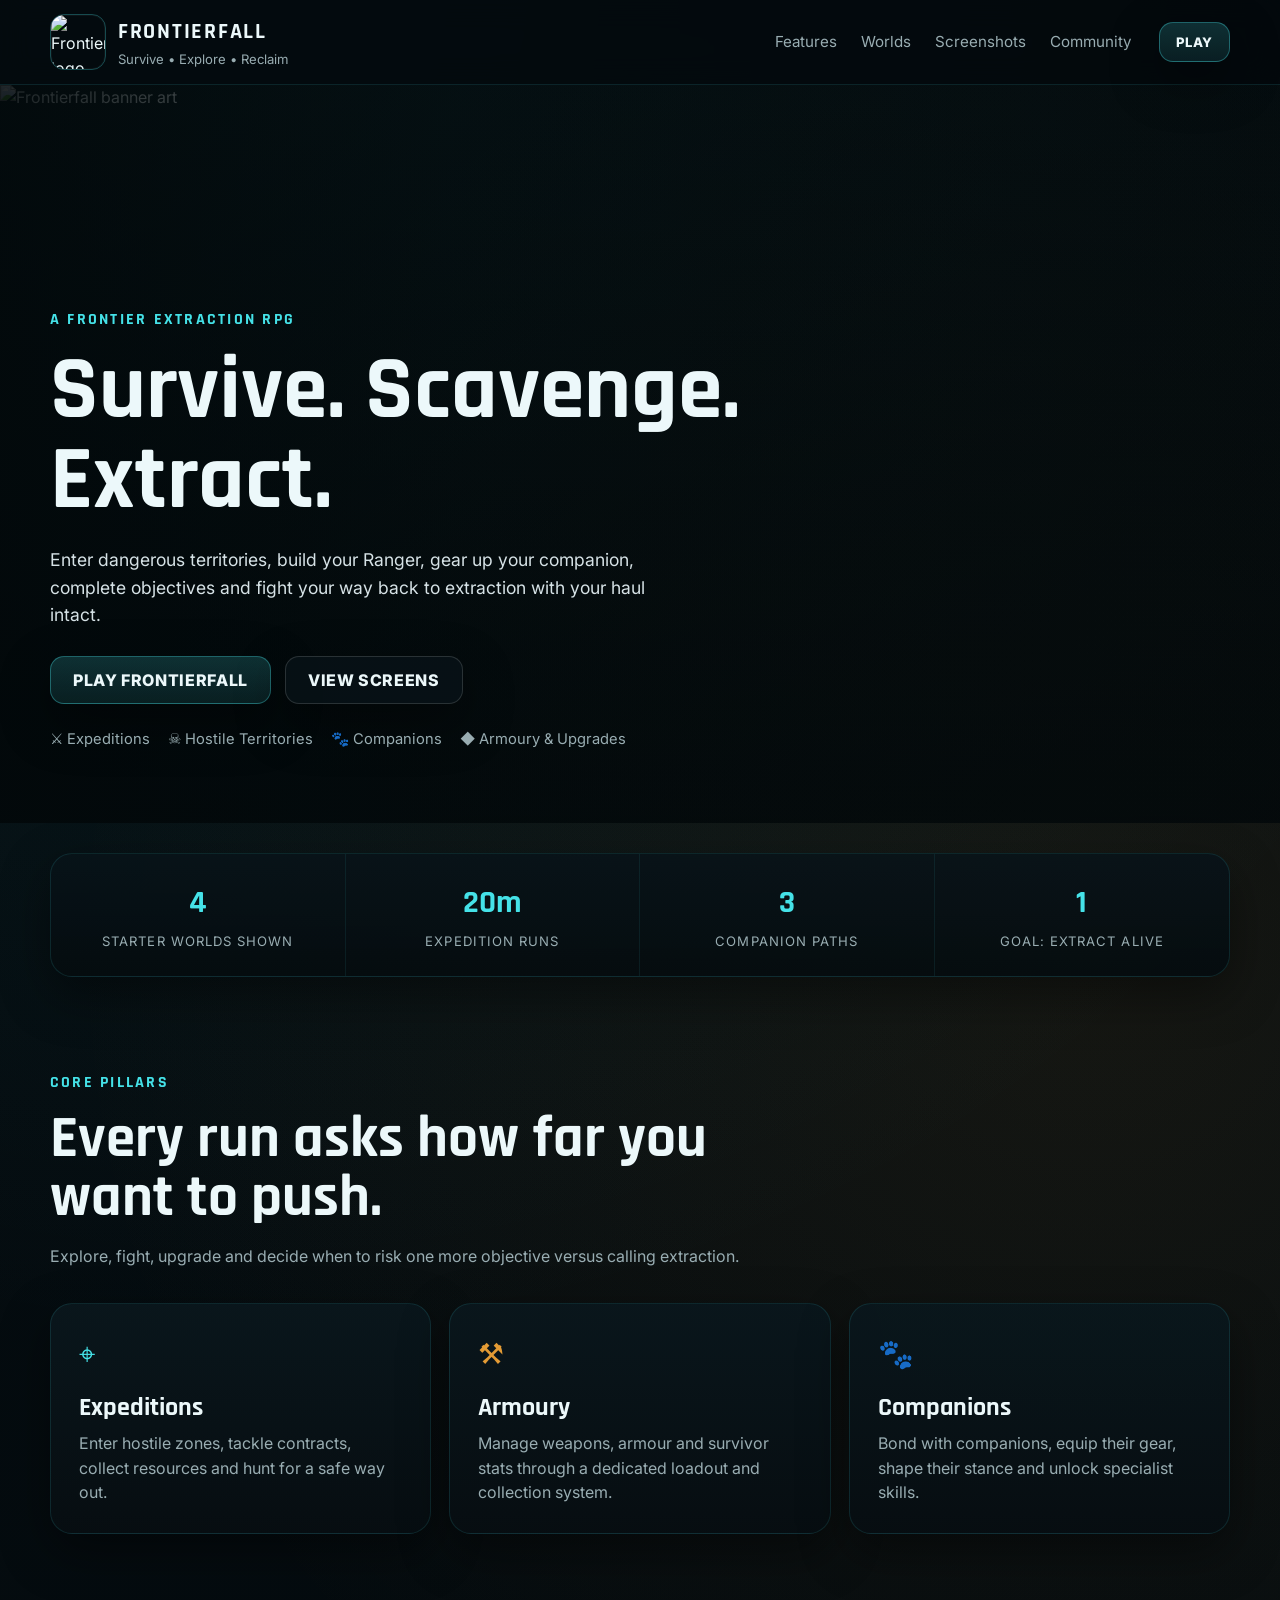
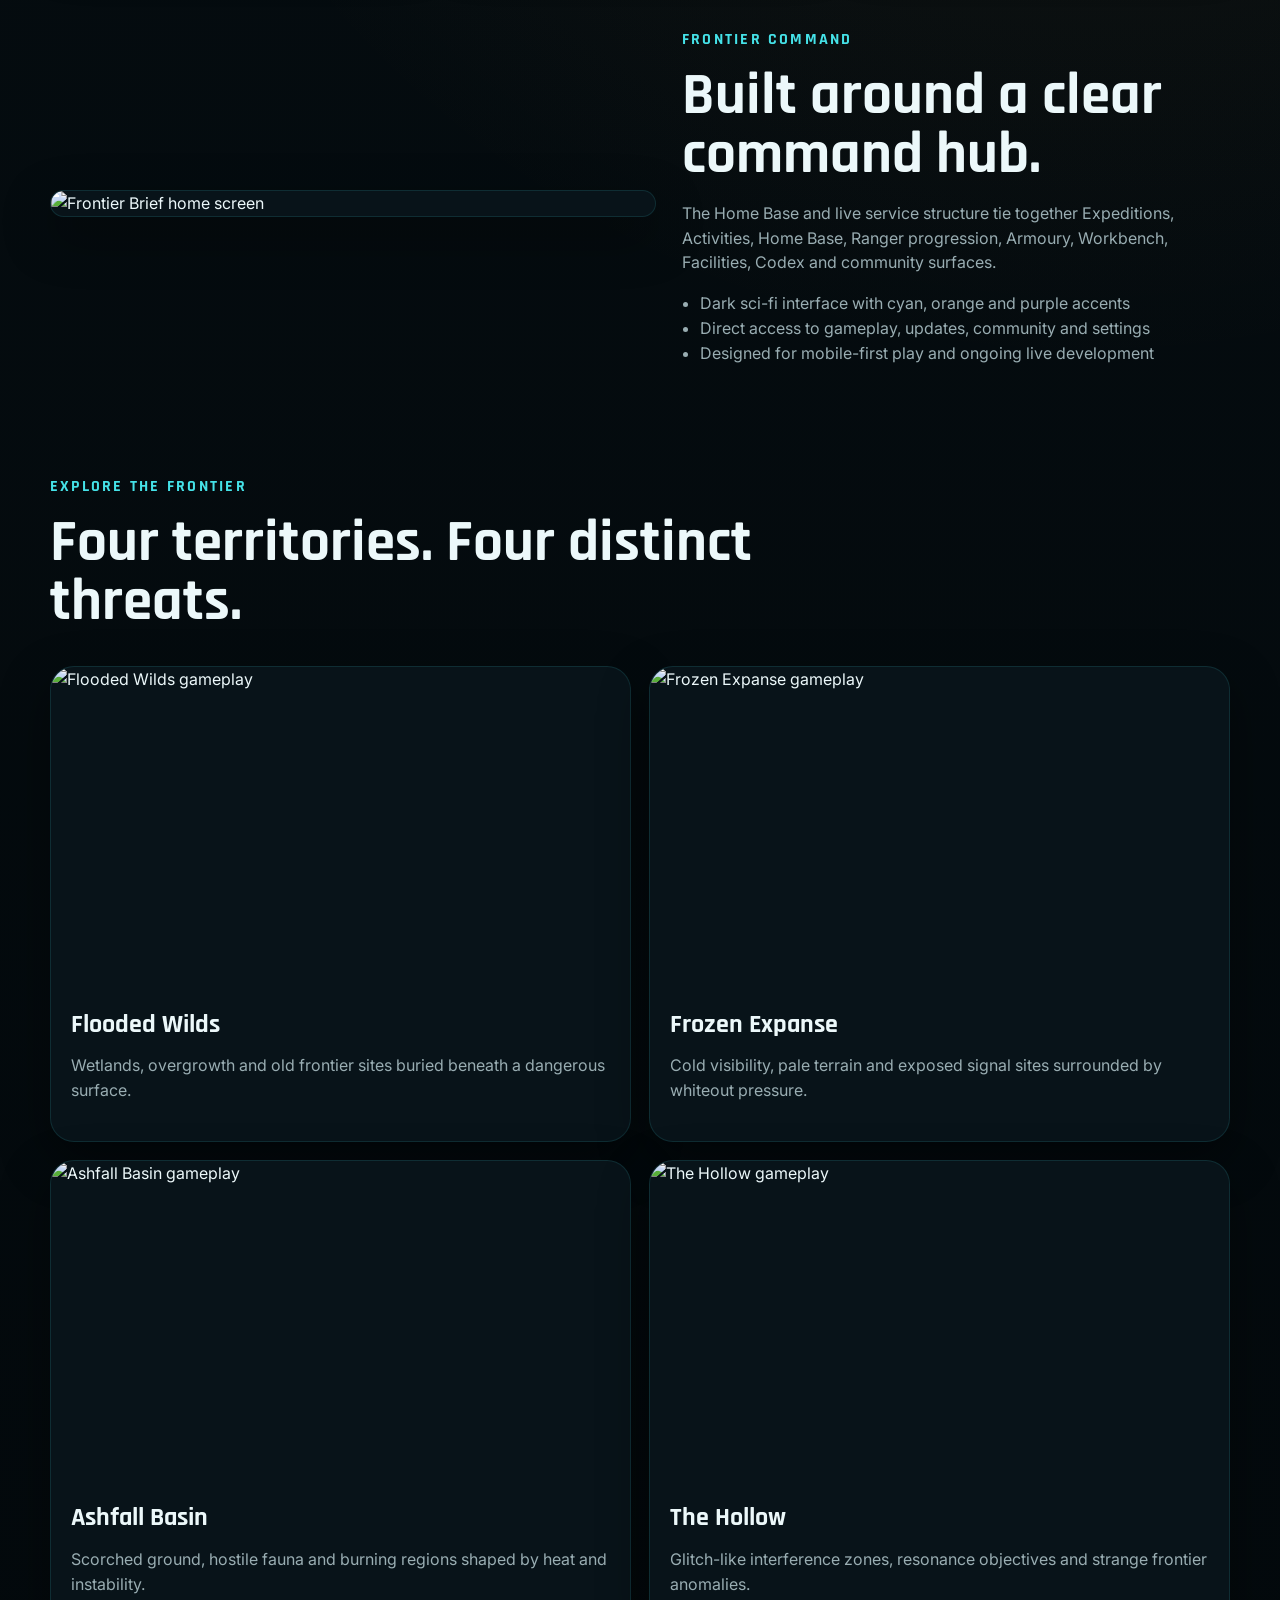
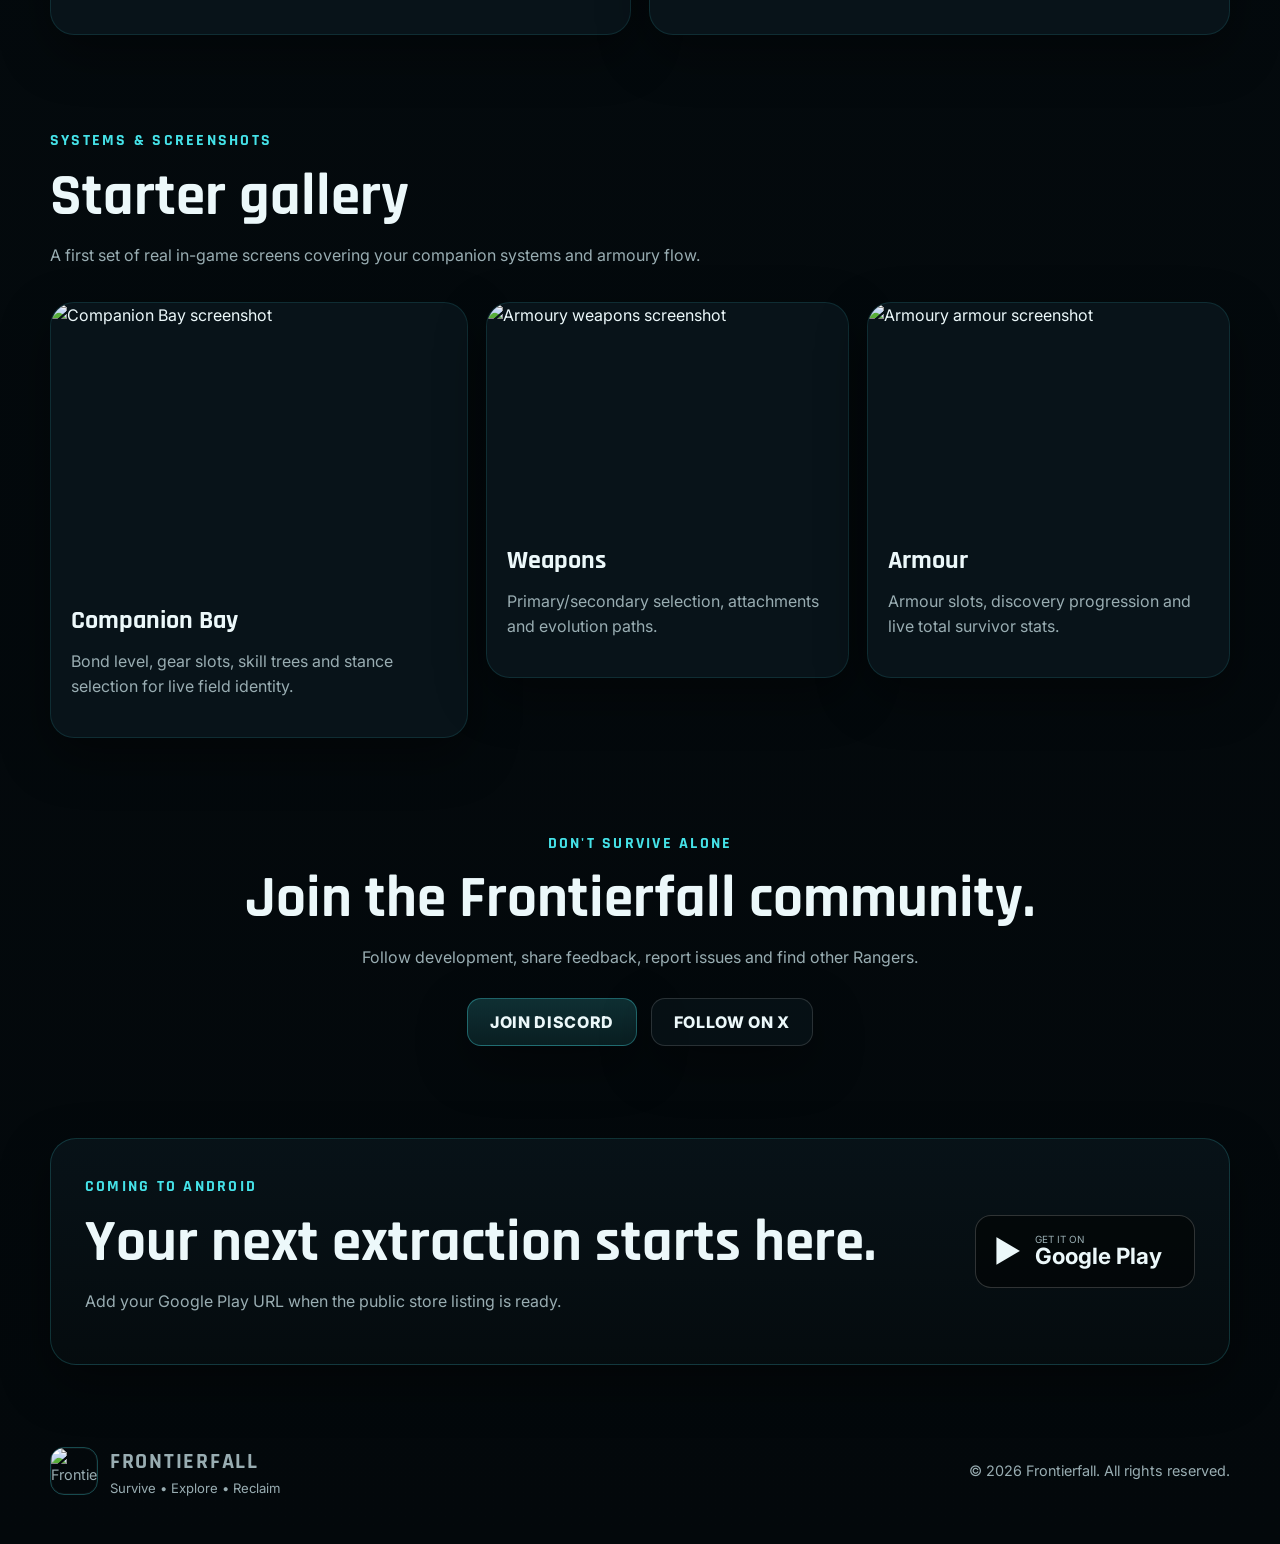
==== index.html @ fb4302fc "Add files via upload" ====
<!DOCTYPE html>
<html lang="en">
<head>
  <meta charset="UTF-8" />
  <meta name="viewport" content="width=device-width, initial-scale=1.0" />
  <meta name="description" content="Frontierfall — survive, scavenge and extract across a hostile frontier." />
  <meta name="theme-color" content="#061116" />
  <title>Frontierfall | Survive. Explore. Reclaim.</title>
  <link rel="icon" type="image/png" href="assets/favicon.png" />
  <link rel="stylesheet" href="style.css" />
</head>
<body>
  <header class="site-header">
    <a class="brand" href="#top" aria-label="Frontierfall home">
      <img src="assets/logo.png" alt="Frontierfall logo" class="brand-logo" />
      <div class="brand-text">
        <strong>FRONTIERFALL</strong>
        <span>Survive • Explore • Reclaim</span>
      </div>
    </a>
    <nav>
      <a href="#features">Features</a>
      <a href="#worlds">Worlds</a>
      <a href="#screens">Screenshots</a>
      <a href="#community">Community</a>
    </nav>
    <a class="button button-small" href="#play">Play</a>
  </header>

  <main id="top">
    <section class="hero">
      <div class="hero-image-wrap">
        <img src="assets/banner.png" alt="Frontierfall banner art" class="hero-image" />
        <div class="hero-overlay"></div>
      </div>
      <div class="hero-copy shell">
        <span class="eyebrow">A FRONTIER EXTRACTION RPG</span>
        <h1>Survive. Scavenge. Extract.</h1>
        <p>
          Enter dangerous territories, build your Ranger, gear up your companion,
          complete objectives and fight your way back to extraction with your haul intact.
        </p>
        <div class="hero-actions">
          <a class="button" href="#play">Play Frontierfall</a>
          <a class="button button-secondary" href="#screens">View Screens</a>
        </div>
        <div class="hero-meta">
          <span>⚔ Expeditions</span>
          <span>☠ Hostile Territories</span>
          <span>🐾 Companions</span>
          <span>◆ Armoury & Upgrades</span>
        </div>
      </div>
    </section>

    <section class="stat-strip shell">
      <div><strong>4</strong><span>Starter worlds shown</span></div>
      <div><strong>20m</strong><span>Expedition runs</span></div>
      <div><strong>3</strong><span>Companion paths</span></div>
      <div><strong>1</strong><span>Goal: extract alive</span></div>
    </section>

    <section id="features" class="section shell">
      <div class="section-heading">
        <span class="eyebrow">CORE PILLARS</span>
        <h2>Every run asks how far you want to push.</h2>
        <p>Explore, fight, upgrade and decide when to risk one more objective versus calling extraction.</p>
      </div>
      <div class="feature-grid">
        <article class="feature-card accent-cyan">
          <div class="icon">⌖</div>
          <h3>Expeditions</h3>
          <p>Enter hostile zones, tackle contracts, collect resources and hunt for a safe way out.</p>
        </article>
        <article class="feature-card accent-gold">
          <div class="icon">⚒</div>
          <h3>Armoury</h3>
          <p>Manage weapons, armour and survivor stats through a dedicated loadout and collection system.</p>
        </article>
        <article class="feature-card accent-purple">
          <div class="icon">🐾</div>
          <h3>Companions</h3>
          <p>Bond with companions, equip their gear, shape their stance and unlock specialist skills.</p>
        </article>
      </div>
    </section>

    <section class="section shell spotlight">
      <div class="spotlight-card">
        <img src="assets/frontier-brief.jpg" alt="Frontier Brief home screen" />
      </div>
      <div class="spotlight-copy">
        <span class="eyebrow">FRONTIER COMMAND</span>
        <h2>Built around a clear command hub.</h2>
        <p>
          The Home Base and live service structure tie together Expeditions, Activities, Home Base,
          Ranger progression, Armoury, Workbench, Facilities, Codex and community surfaces.
        </p>
        <ul>
          <li>Dark sci-fi interface with cyan, orange and purple accents</li>
          <li>Direct access to gameplay, updates, community and settings</li>
          <li>Designed for mobile-first play and ongoing live development</li>
        </ul>
      </div>
    </section>

    <section id="worlds" class="section shell">
      <div class="section-heading compact">
        <span class="eyebrow">EXPLORE THE FRONTIER</span>
        <h2>Four territories. Four distinct threats.</h2>
      </div>
      <div class="world-grid">
        <article class="world-card">
          <img src="assets/world-flooded.jpg" alt="Flooded Wilds gameplay" class="world-image" />
          <div class="world-copy">
            <h3>Flooded Wilds</h3>
            <p>Wetlands, overgrowth and old frontier sites buried beneath a dangerous surface.</p>
          </div>
        </article>
        <article class="world-card">
          <img src="assets/world-frozen.jpg" alt="Frozen Expanse gameplay" class="world-image" />
          <div class="world-copy">
            <h3>Frozen Expanse</h3>
            <p>Cold visibility, pale terrain and exposed signal sites surrounded by whiteout pressure.</p>
          </div>
        </article>
        <article class="world-card">
          <img src="assets/world-ashfall.jpg" alt="Ashfall Basin gameplay" class="world-image" />
          <div class="world-copy">
            <h3>Ashfall Basin</h3>
            <p>Scorched ground, hostile fauna and burning regions shaped by heat and instability.</p>
          </div>
        </article>
        <article class="world-card">
          <img src="assets/world-hollow.jpg" alt="The Hollow gameplay" class="world-image" />
          <div class="world-copy">
            <h3>The Hollow</h3>
            <p>Glitch-like interference zones, resonance objectives and strange frontier anomalies.</p>
          </div>
        </article>
      </div>
    </section>

    <section id="screens" class="section shell">
      <div class="section-heading compact">
        <span class="eyebrow">SYSTEMS & SCREENSHOTS</span>
        <h2>Starter gallery</h2>
        <p>A first set of real in-game screens covering your companion systems and armoury flow.</p>
      </div>
      <div class="gallery-grid">
        <article class="gallery-card tall">
          <img src="assets/companion-bay.jpg" alt="Companion Bay screenshot" />
          <div class="gallery-copy">
            <h3>Companion Bay</h3>
            <p>Bond level, gear slots, skill trees and stance selection for live field identity.</p>
          </div>
        </article>
        <article class="gallery-card">
          <img src="assets/armoury-weapons.jpg" alt="Armoury weapons screenshot" />
          <div class="gallery-copy">
            <h3>Weapons</h3>
            <p>Primary/secondary selection, attachments and evolution paths.</p>
          </div>
        </article>
        <article class="gallery-card">
          <img src="assets/armoury-armour.jpg" alt="Armoury armour screenshot" />
          <div class="gallery-copy">
            <h3>Armour</h3>
            <p>Armour slots, discovery progression and live total survivor stats.</p>
          </div>
        </article>
      </div>
    </section>

    <section id="community" class="community-section shell">
      <span class="eyebrow">DON'T SURVIVE ALONE</span>
      <h2>Join the Frontierfall community.</h2>
      <p>Follow development, share feedback, report issues and find other Rangers.</p>
      <div class="hero-actions center">
        <a class="button" href="#" id="discord-link">Join Discord</a>
        <a class="button button-secondary" href="#" id="x-link">Follow on X</a>
      </div>
    </section>

    <section id="play" class="play-section shell">
      <div>
        <span class="eyebrow">COMING TO ANDROID</span>
        <h2>Your next extraction starts here.</h2>
        <p>Add your Google Play URL when the public store listing is ready.</p>
      </div>
      <a class="play-store" href="#" id="play-link">
        <span class="triangle">▶</span>
        <span><small>GET IT ON</small><strong>Google Play</strong></span>
      </a>
    </section>
  </main>

  <footer class="shell footer">
    <a class="brand footer-brand" href="#top">
      <img src="assets/logo.png" alt="Frontierfall logo" class="brand-logo footer-logo" />
      <div class="brand-text">
        <strong>FRONTIERFALL</strong>
        <span>Survive • Explore • Reclaim</span>
      </div>
    </a>
    <p>© <span id="year"></span> Frontierfall. All rights reserved.</p>
  </footer>

  <script src="script.js"></script>
</body>
</html>
---- style.css ----
@import url("https://fonts.googleapis.com/css2?family=Inter:wght@400;500;600;700;800&family=Rajdhani:wght@600;700&display=swap");

:root {
  --bg: #03080b;
  --panel: #081319;
  --panel-2: #0b171d;
  --line: #17313a;
  --line-strong: rgba(69,226,232,.28);
  --text: #ecf8fa;
  --muted: #99adb2;
  --cyan: #45e2e8;
  --gold: #e39b35;
  --purple: #b85cff;
  --shadow: 0 18px 50px rgba(0,0,0,.42);
  --max: 1180px;
}

* { box-sizing: border-box; }
html { scroll-behavior: smooth; }
body {
  margin: 0;
  background:
    radial-gradient(circle at 20% 0%, rgba(69,226,232,.08), transparent 28%),
    radial-gradient(circle at 85% 20%, rgba(227,155,53,.08), transparent 26%),
    linear-gradient(180deg, #050d11 0%, #03080b 100%);
  color: var(--text);
  font-family: Inter, Arial, sans-serif;
  line-height: 1.55;
}
a { color: inherit; text-decoration: none; }
img { display: block; max-width: 100%; }
.shell { width: min(var(--max), calc(100% - 40px)); margin: 0 auto; }

.site-header {
  position: sticky; top: 0; z-index: 50;
  display: flex; align-items: center; gap: 28px;
  padding: 14px max(20px, calc((100vw - var(--max))/2));
  background: rgba(3, 8, 11, .84);
  border-bottom: 1px solid rgba(69,226,232,.12);
  backdrop-filter: blur(14px);
}
.brand { display: inline-flex; align-items: center; gap: 12px; min-width: 0; }
.brand-logo {
  width: 56px; height: 56px; object-fit: cover; border-radius: 14px;
  border: 1px solid rgba(69,226,232,.3); box-shadow: inset 0 0 0 1px rgba(255,255,255,.04);
}
.brand-text { display: flex; flex-direction: column; }
.brand-text strong { font-family: Rajdhani, sans-serif; font-size: 1.35rem; letter-spacing: .08em; }
.brand-text span { color: var(--muted); font-size: .82rem; }
nav { margin-left: auto; display: flex; gap: 24px; }
nav a { color: var(--muted); font-size: .95rem; }
nav a:hover { color: var(--cyan); }

.button {
  display: inline-flex; align-items: center; justify-content: center;
  min-height: 48px; padding: 0 22px; border-radius: 14px;
  font-weight: 800; letter-spacing: .04em; text-transform: uppercase;
  border: 1px solid rgba(69,226,232,.35);
  background: linear-gradient(180deg, rgba(69,226,232,.18), rgba(69,226,232,.1));
  color: var(--text); box-shadow: var(--shadow);
}
.button:hover { transform: translateY(-1px); }
.button-small { min-height: 40px; padding: 0 16px; font-size: .82rem; }
.button-secondary { background: rgba(8,19,25,.75); border-color: rgba(255,255,255,.14); }

.hero { position: relative; min-height: 82vh; display: grid; place-items: end start; }
.hero-image-wrap { position: absolute; inset: 0; overflow: hidden; }
.hero-image { width: 100%; height: 100%; object-fit: cover; object-position: center; }
.hero-overlay {
  position: absolute; inset: 0;
  background:
    linear-gradient(90deg, rgba(2,8,10,.86) 0%, rgba(2,8,10,.56) 36%, rgba(2,8,10,.48) 100%),
    linear-gradient(180deg, rgba(2,8,10,.12) 0%, rgba(2,8,10,.72) 100%);
}
.hero-copy { position: relative; z-index: 1; padding: 0 0 72px; }
.eyebrow {
  display: inline-block; margin-bottom: 14px;
  color: var(--cyan); font-family: Rajdhani, sans-serif; font-weight: 700; letter-spacing: .14em;
}
h1, h2, h3 { font-family: Rajdhani, sans-serif; line-height: 1; margin: 0; }
h1 { font-size: clamp(3rem, 7vw, 5.7rem); max-width: 720px; margin-bottom: 20px; }
h2 { font-size: clamp(2.2rem, 4.6vw, 4rem); margin-bottom: 14px; }
h3 { font-size: 1.65rem; margin-bottom: 10px; }
.hero-copy p { max-width: 620px; color: #d6e2e6; font-size: 1.1rem; }
.hero-actions { display: flex; gap: 14px; flex-wrap: wrap; margin: 28px 0 24px; }
.hero-meta { display: flex; flex-wrap: wrap; gap: 18px; color: var(--muted); font-size: .92rem; }

.stat-strip {
  margin: 30px auto 0; display: grid; grid-template-columns: repeat(4, 1fr);
  border: 1px solid rgba(69,226,232,.12); border-radius: 22px; overflow: hidden;
  background: linear-gradient(180deg, rgba(8,19,25,.88), rgba(5,12,15,.92));
  box-shadow: var(--shadow);
}
.stat-strip div { padding: 24px; text-align: center; border-right: 1px solid rgba(69,226,232,.08); }
.stat-strip div:last-child { border-right: 0; }
.stat-strip strong { display: block; color: var(--cyan); font-family: Rajdhani, sans-serif; font-size: 2rem; }
.stat-strip span { color: var(--muted); font-size: .82rem; text-transform: uppercase; letter-spacing: .08em; }

.section { padding: 92px 0 0; }
.section-heading { max-width: 760px; margin-bottom: 34px; }
.section-heading p { color: var(--muted); }
.feature-grid { display: grid; grid-template-columns: repeat(3, 1fr); gap: 18px; }
.feature-card {
  padding: 28px; border-radius: 22px; background: linear-gradient(180deg, rgba(10,23,29,.95), rgba(7,14,18,.95));
  border: 1px solid rgba(69,226,232,.12); box-shadow: var(--shadow);
}
.feature-card .icon { font-size: 1.8rem; margin-bottom: 18px; color: var(--cyan); }
.feature-card p { color: var(--muted); margin: 0; }
.feature-card.accent-gold .icon { color: var(--gold); }
.feature-card.accent-purple .icon { color: var(--purple); }

.spotlight {
  display: grid; grid-template-columns: 1.05fr .95fr; gap: 26px; align-items: center;
}
.spotlight-card, .gallery-card, .world-card {
  border-radius: 24px; overflow: hidden; background: var(--panel);
  border: 1px solid rgba(69,226,232,.12); box-shadow: var(--shadow);
}
.spotlight-card img { width: 100%; height: 100%; object-fit: cover; }
.spotlight-copy p, .spotlight-copy ul, .world-copy p, .gallery-copy p, .community-section p, .play-section p { color: var(--muted); }
.spotlight-copy ul { padding-left: 18px; }

.world-grid { display: grid; grid-template-columns: repeat(2, 1fr); gap: 18px; }
.world-image { width: 100%; aspect-ratio: 16/9; object-fit: cover; }
.world-copy, .gallery-copy { padding: 18px 20px 22px; }

.gallery-grid { display: grid; grid-template-columns: 1.15fr 1fr 1fr; gap: 18px; align-items: start; }
.gallery-card img { width: 100%; object-fit: cover; aspect-ratio: 16/10; }
.gallery-card.tall img { aspect-ratio: 16/11; }

.community-section {
  text-align: center; padding: 92px 0 0;
}
.center { justify-content: center; }

.play-section {
  margin: 92px auto 80px; padding: 34px; display: flex; justify-content: space-between; align-items: center; gap: 22px;
  border-radius: 26px; border: 1px solid rgba(69,226,232,.18);
  background: linear-gradient(180deg, rgba(8,19,25,.95), rgba(5,12,15,.95)); box-shadow: var(--shadow);
}
.play-store {
  display: flex; align-items: center; gap: 14px; padding: 12px 18px; min-width: 220px;
  border: 1px solid rgba(255,255,255,.18); border-radius: 16px; background: rgba(2,5,6,.66);
}
.play-store .triangle { font-size: 1.9rem; }
.play-store span:last-child { display: flex; flex-direction: column; line-height: 1.1; }
.play-store small { font-size: .62rem; color: var(--muted); }
.play-store strong { font-size: 1.4rem; }

.footer {
  padding: 0 0 46px; display: flex; align-items: center; justify-content: space-between; gap: 24px;
  color: var(--muted); font-size: .9rem;
}
.footer-logo { width: 48px; height: 48px; }

@media (max-width: 980px) {
  nav { display: none; }
  .site-header { padding-inline: 16px; }
  .hero { min-height: 72vh; }
  .feature-grid, .world-grid, .gallery-grid, .spotlight { grid-template-columns: 1fr; }
  .stat-strip { grid-template-columns: repeat(2, 1fr); }
  .stat-strip div:nth-child(2n) { border-right: 0; }
  .stat-strip div:nth-child(-n+2) { border-bottom: 1px solid rgba(69,226,232,.08); }
  .play-section, .footer { flex-direction: column; align-items: flex-start; }
}

@media (max-width: 640px) {
  .shell { width: min(var(--max), calc(100% - 24px)); }
  .brand-logo { width: 44px; height: 44px; border-radius: 12px; }
  .brand-text strong { font-size: 1.1rem; }
  .brand-text span { font-size: .72rem; }
  h1 { font-size: 2.7rem; }
  .hero-copy { padding-bottom: 36px; }
  .hero-copy p { font-size: 1rem; }
  .section, .community-section { padding-top: 72px; }
  .play-section { margin-top: 72px; padding: 24px; }
}
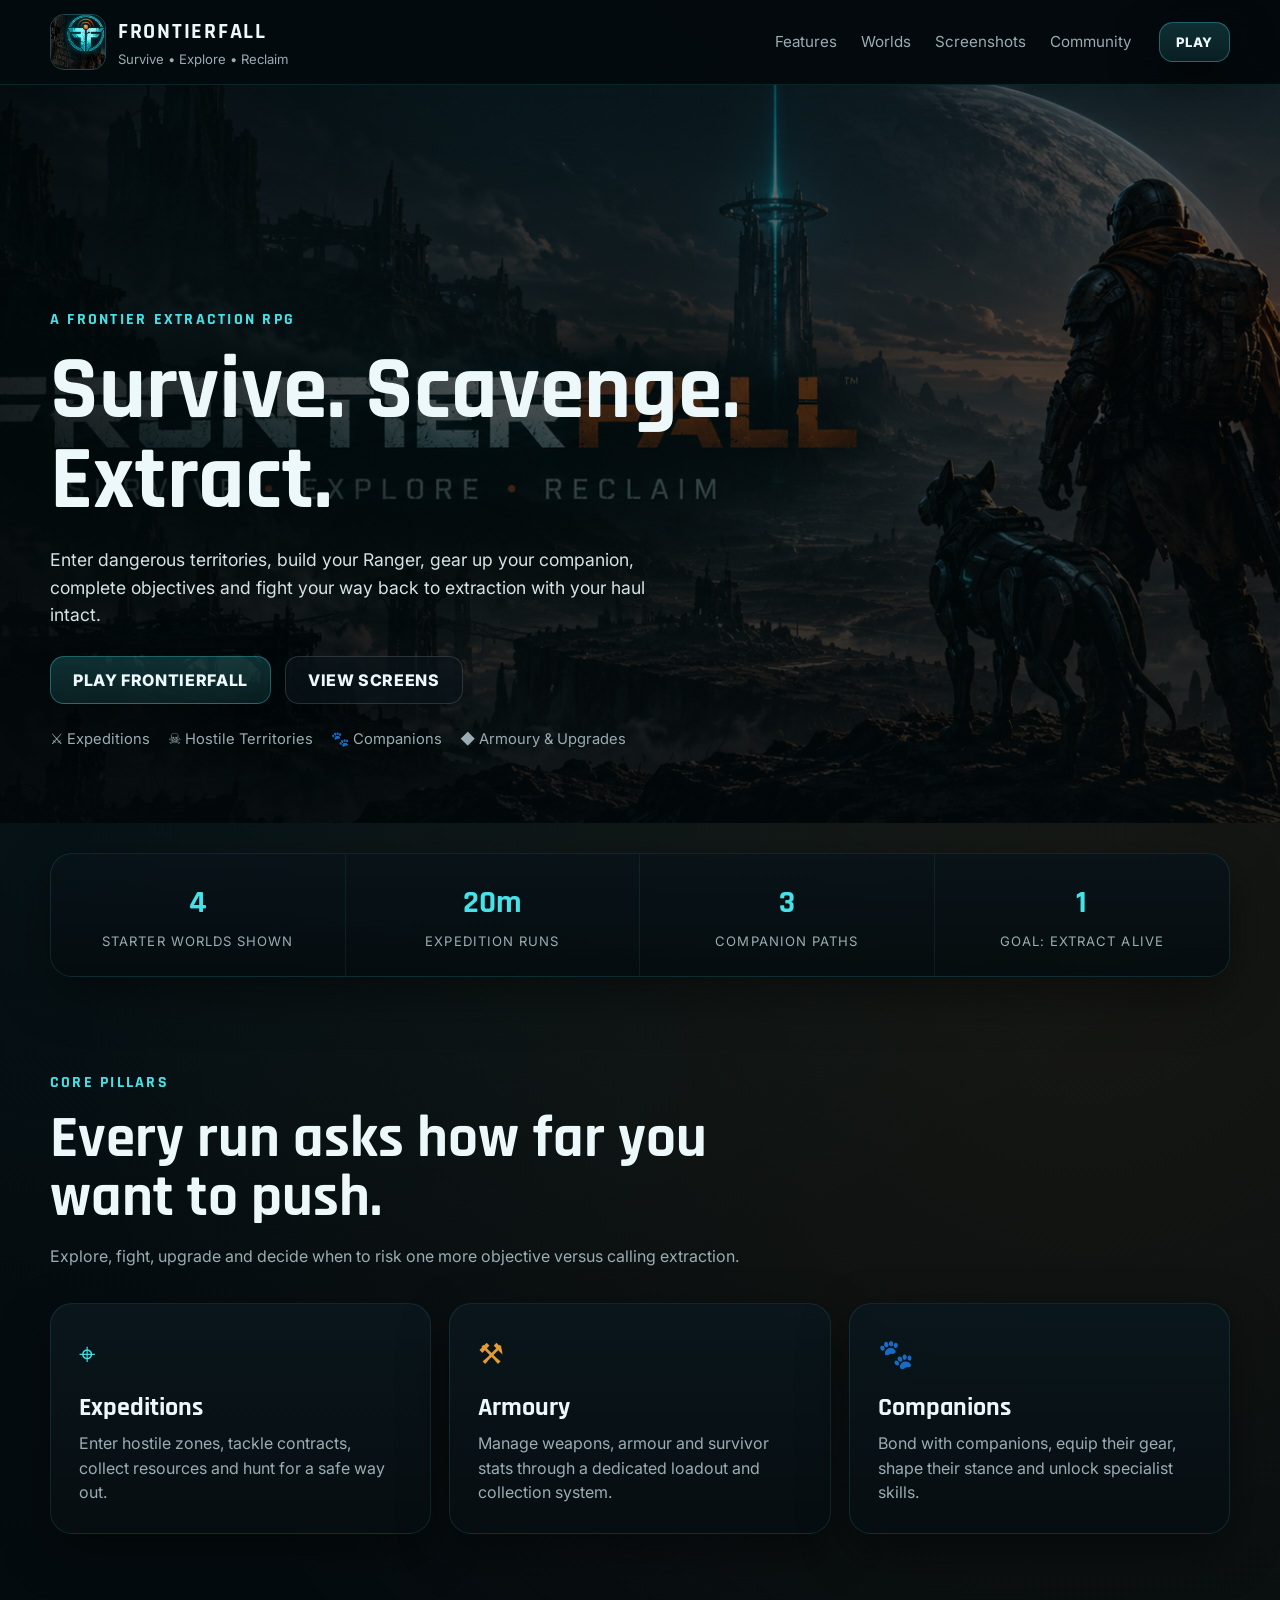
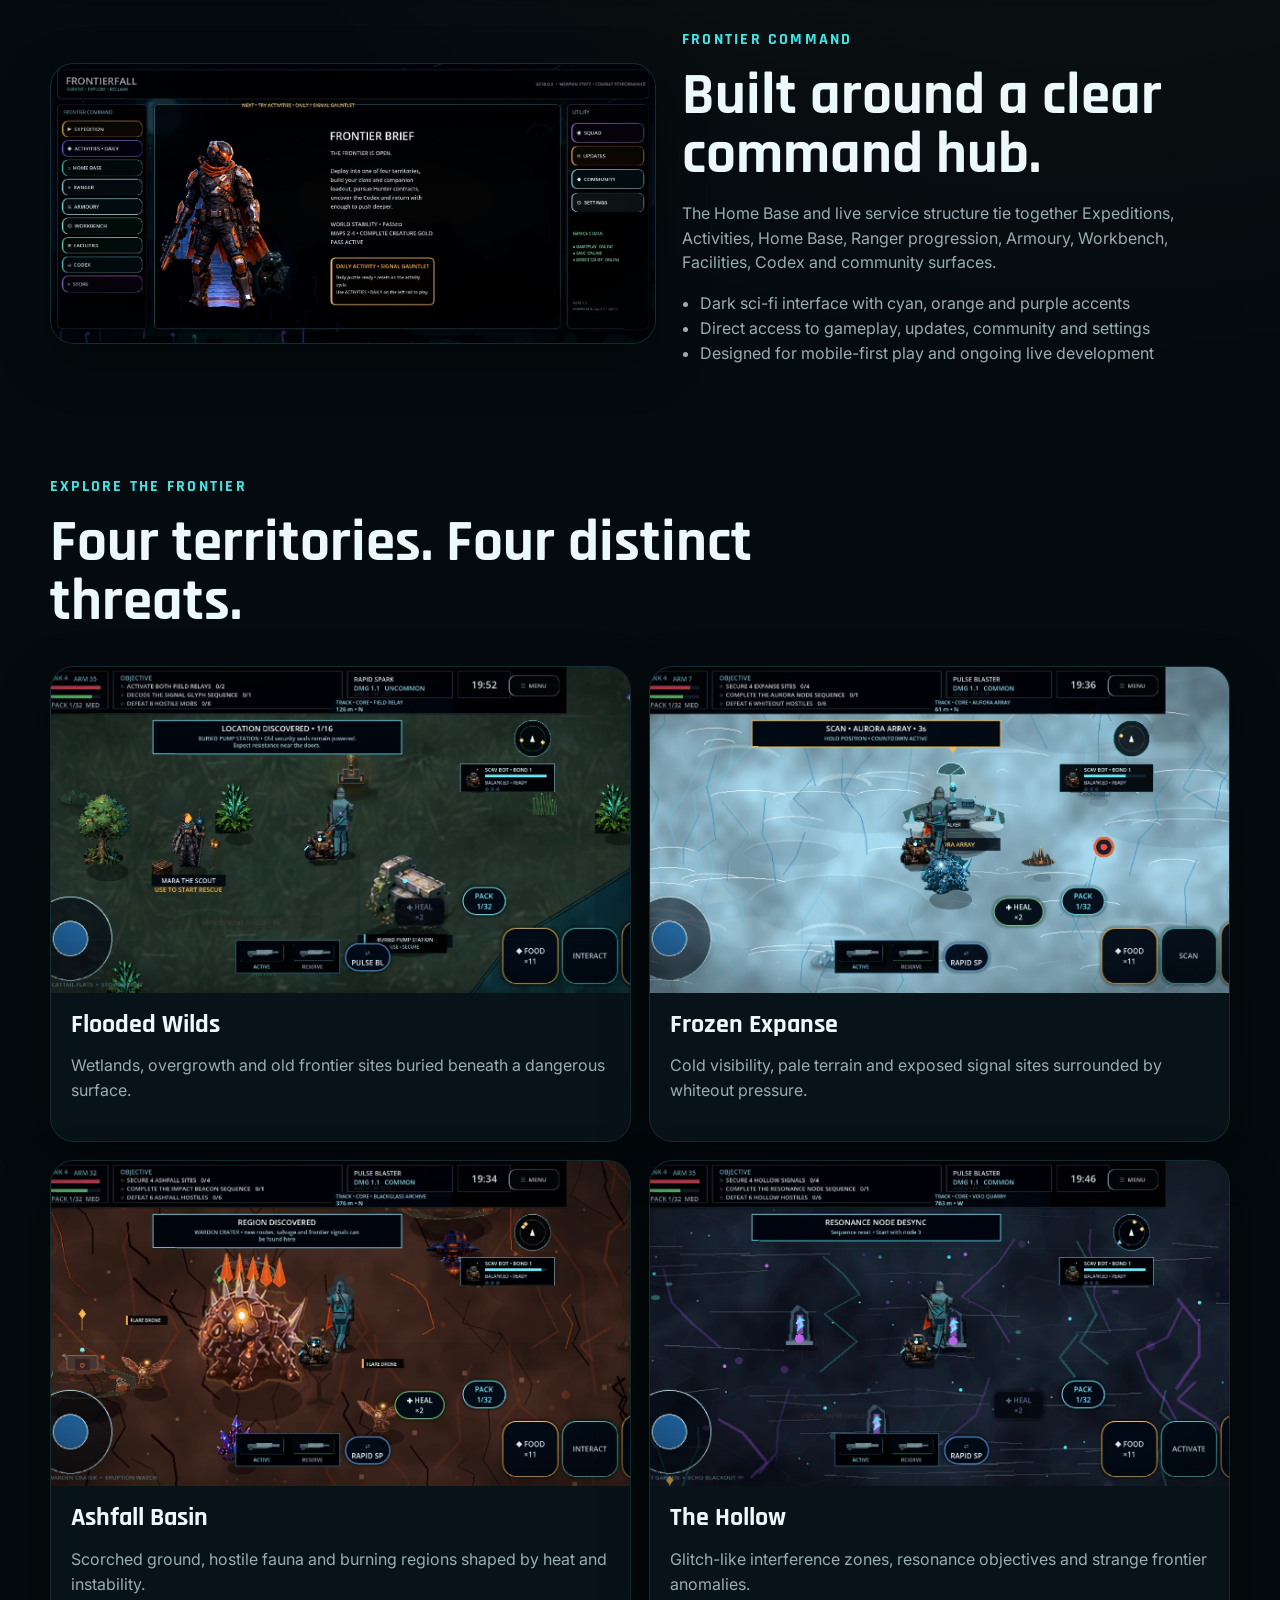
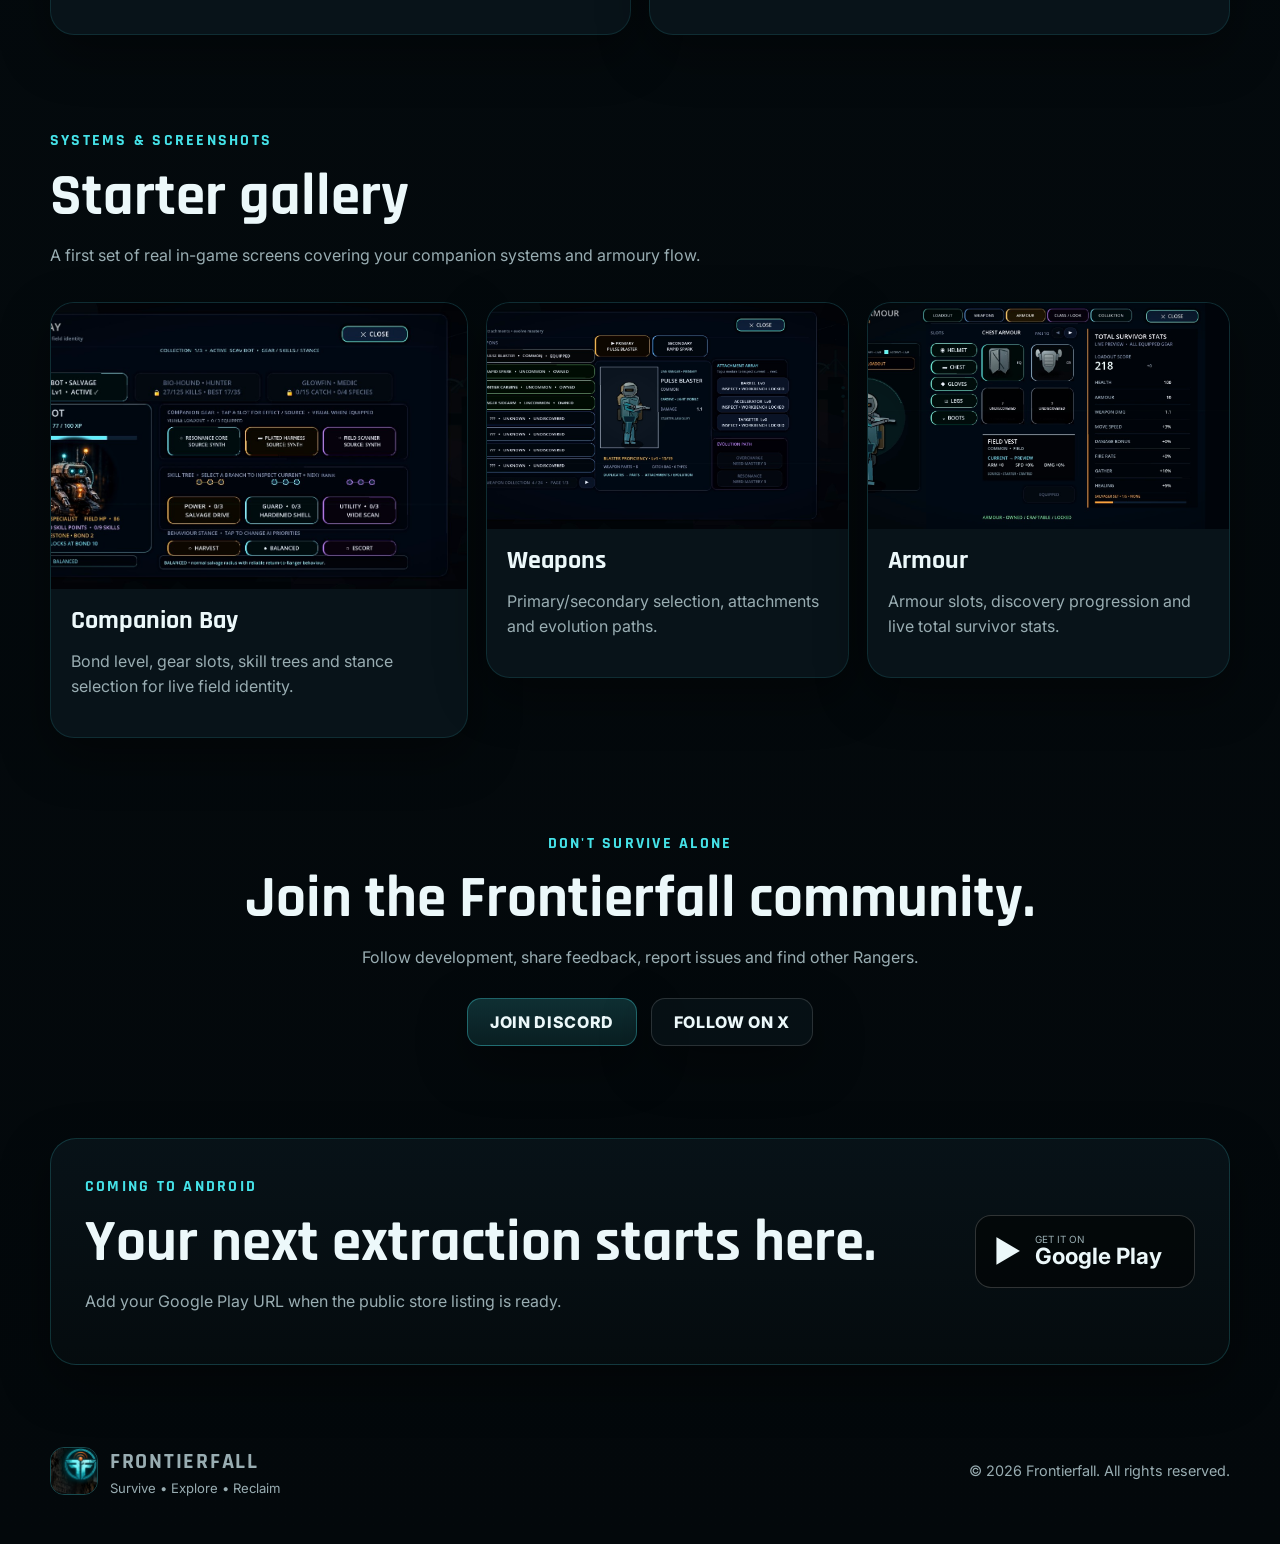
==== commit 319a71d0: "Add files via upload" ====
--- a/index.html
+++ b/index.html
@@ -6,13 +6,13 @@
   <meta name="description" content="Frontierfall — survive, scavenge and extract across a hostile frontier." />
   <meta name="theme-color" content="#061116" />
   <title>Frontierfall | Survive. Explore. Reclaim.</title>
-  <link rel="icon" type="image/png" href="assets/favicon.png" />
+  <link rel="icon" type="image/png" href="favicon.png" />
   <link rel="stylesheet" href="style.css" />
 </head>
 <body>
   <header class="site-header">
     <a class="brand" href="#top" aria-label="Frontierfall home">
-      <img src="assets/logo.png" alt="Frontierfall logo" class="brand-logo" />
+      <img src="logo.png" alt="Frontierfall logo" class="brand-logo" />
       <div class="brand-text">
         <strong>FRONTIERFALL</strong>
         <span>Survive • Explore • Reclaim</span>
@@ -30,7 +30,7 @@
   <main id="top">
     <section class="hero">
       <div class="hero-image-wrap">
-        <img src="assets/banner.png" alt="Frontierfall banner art" class="hero-image" />
+        <img src="banner.png" alt="Frontierfall banner art" class="hero-image" />
         <div class="hero-overlay"></div>
       </div>
       <div class="hero-copy shell">
@@ -87,7 +87,7 @@
 
     <section class="section shell spotlight">
       <div class="spotlight-card">
-        <img src="assets/frontier-brief.jpg" alt="Frontier Brief home screen" />
+        <img src="frontier-brief.jpg" alt="Frontier Brief home screen" />
       </div>
       <div class="spotlight-copy">
         <span class="eyebrow">FRONTIER COMMAND</span>
@@ -111,28 +111,28 @@
       </div>
       <div class="world-grid">
         <article class="world-card">
-          <img src="assets/world-flooded.jpg" alt="Flooded Wilds gameplay" class="world-image" />
+          <img src="world-flooded.jpg" alt="Flooded Wilds gameplay" class="world-image" />
           <div class="world-copy">
             <h3>Flooded Wilds</h3>
             <p>Wetlands, overgrowth and old frontier sites buried beneath a dangerous surface.</p>
           </div>
         </article>
         <article class="world-card">
-          <img src="assets/world-frozen.jpg" alt="Frozen Expanse gameplay" class="world-image" />
+          <img src="world-frozen.jpg" alt="Frozen Expanse gameplay" class="world-image" />
           <div class="world-copy">
             <h3>Frozen Expanse</h3>
             <p>Cold visibility, pale terrain and exposed signal sites surrounded by whiteout pressure.</p>
           </div>
         </article>
         <article class="world-card">
-          <img src="assets/world-ashfall.jpg" alt="Ashfall Basin gameplay" class="world-image" />
+          <img src="world-ashfall.jpg" alt="Ashfall Basin gameplay" class="world-image" />
           <div class="world-copy">
             <h3>Ashfall Basin</h3>
             <p>Scorched ground, hostile fauna and burning regions shaped by heat and instability.</p>
           </div>
         </article>
         <article class="world-card">
-          <img src="assets/world-hollow.jpg" alt="The Hollow gameplay" class="world-image" />
+          <img src="world-hollow.jpg" alt="The Hollow gameplay" class="world-image" />
           <div class="world-copy">
             <h3>The Hollow</h3>
             <p>Glitch-like interference zones, resonance objectives and strange frontier anomalies.</p>
@@ -149,21 +149,21 @@
       </div>
       <div class="gallery-grid">
         <article class="gallery-card tall">
-          <img src="assets/companion-bay.jpg" alt="Companion Bay screenshot" />
+          <img src="companion-bay.jpg" alt="Companion Bay screenshot" />
           <div class="gallery-copy">
             <h3>Companion Bay</h3>
             <p>Bond level, gear slots, skill trees and stance selection for live field identity.</p>
           </div>
         </article>
         <article class="gallery-card">
-          <img src="assets/armoury-weapons.jpg" alt="Armoury weapons screenshot" />
+          <img src="armoury-weapons.jpg" alt="Armoury weapons screenshot" />
           <div class="gallery-copy">
             <h3>Weapons</h3>
             <p>Primary/secondary selection, attachments and evolution paths.</p>
           </div>
         </article>
         <article class="gallery-card">
-          <img src="assets/armoury-armour.jpg" alt="Armoury armour screenshot" />
+          <img src="armoury-armour.jpg" alt="Armoury armour screenshot" />
           <div class="gallery-copy">
             <h3>Armour</h3>
             <p>Armour slots, discovery progression and live total survivor stats.</p>
@@ -197,7 +197,7 @@
 
   <footer class="shell footer">
     <a class="brand footer-brand" href="#top">
-      <img src="assets/logo.png" alt="Frontierfall logo" class="brand-logo footer-logo" />
+      <img src="logo.png" alt="Frontierfall logo" class="brand-logo footer-logo" />
       <div class="brand-text">
         <strong>FRONTIERFALL</strong>
         <span>Survive • Explore • Reclaim</span>
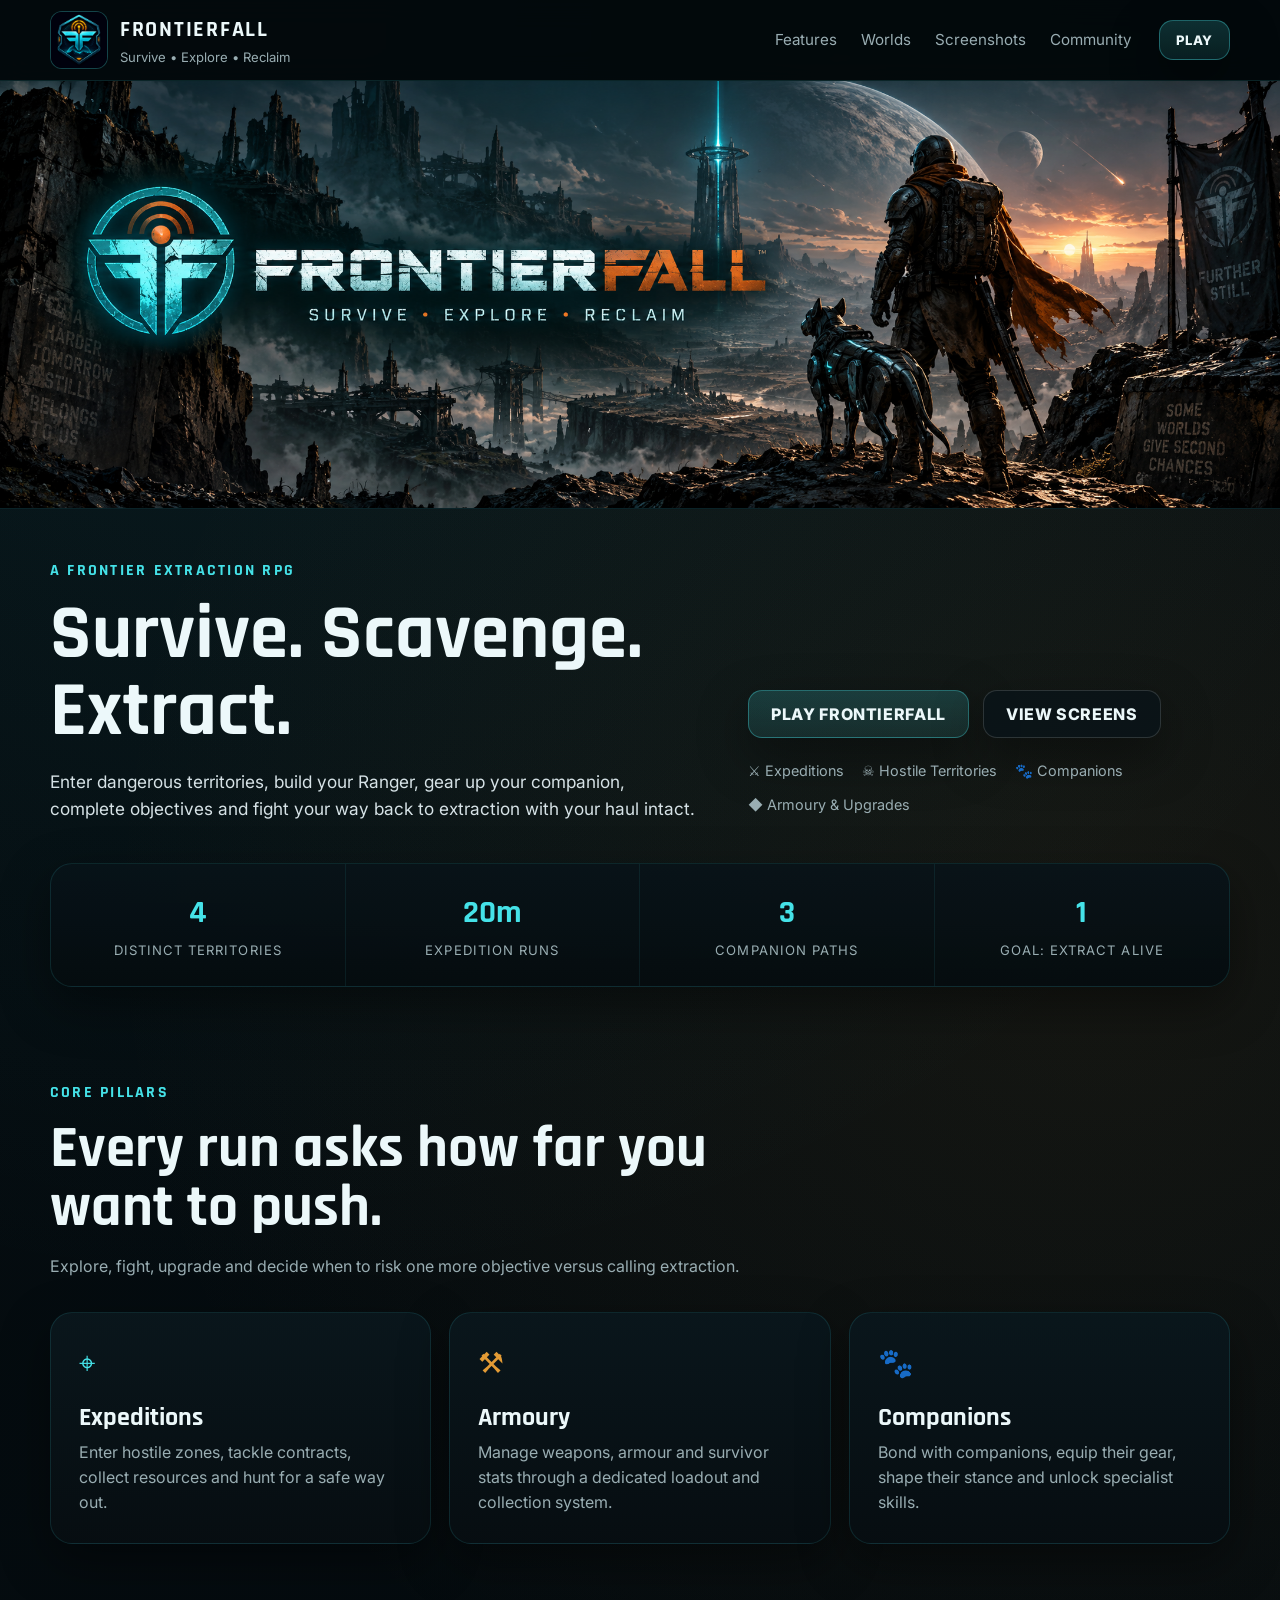
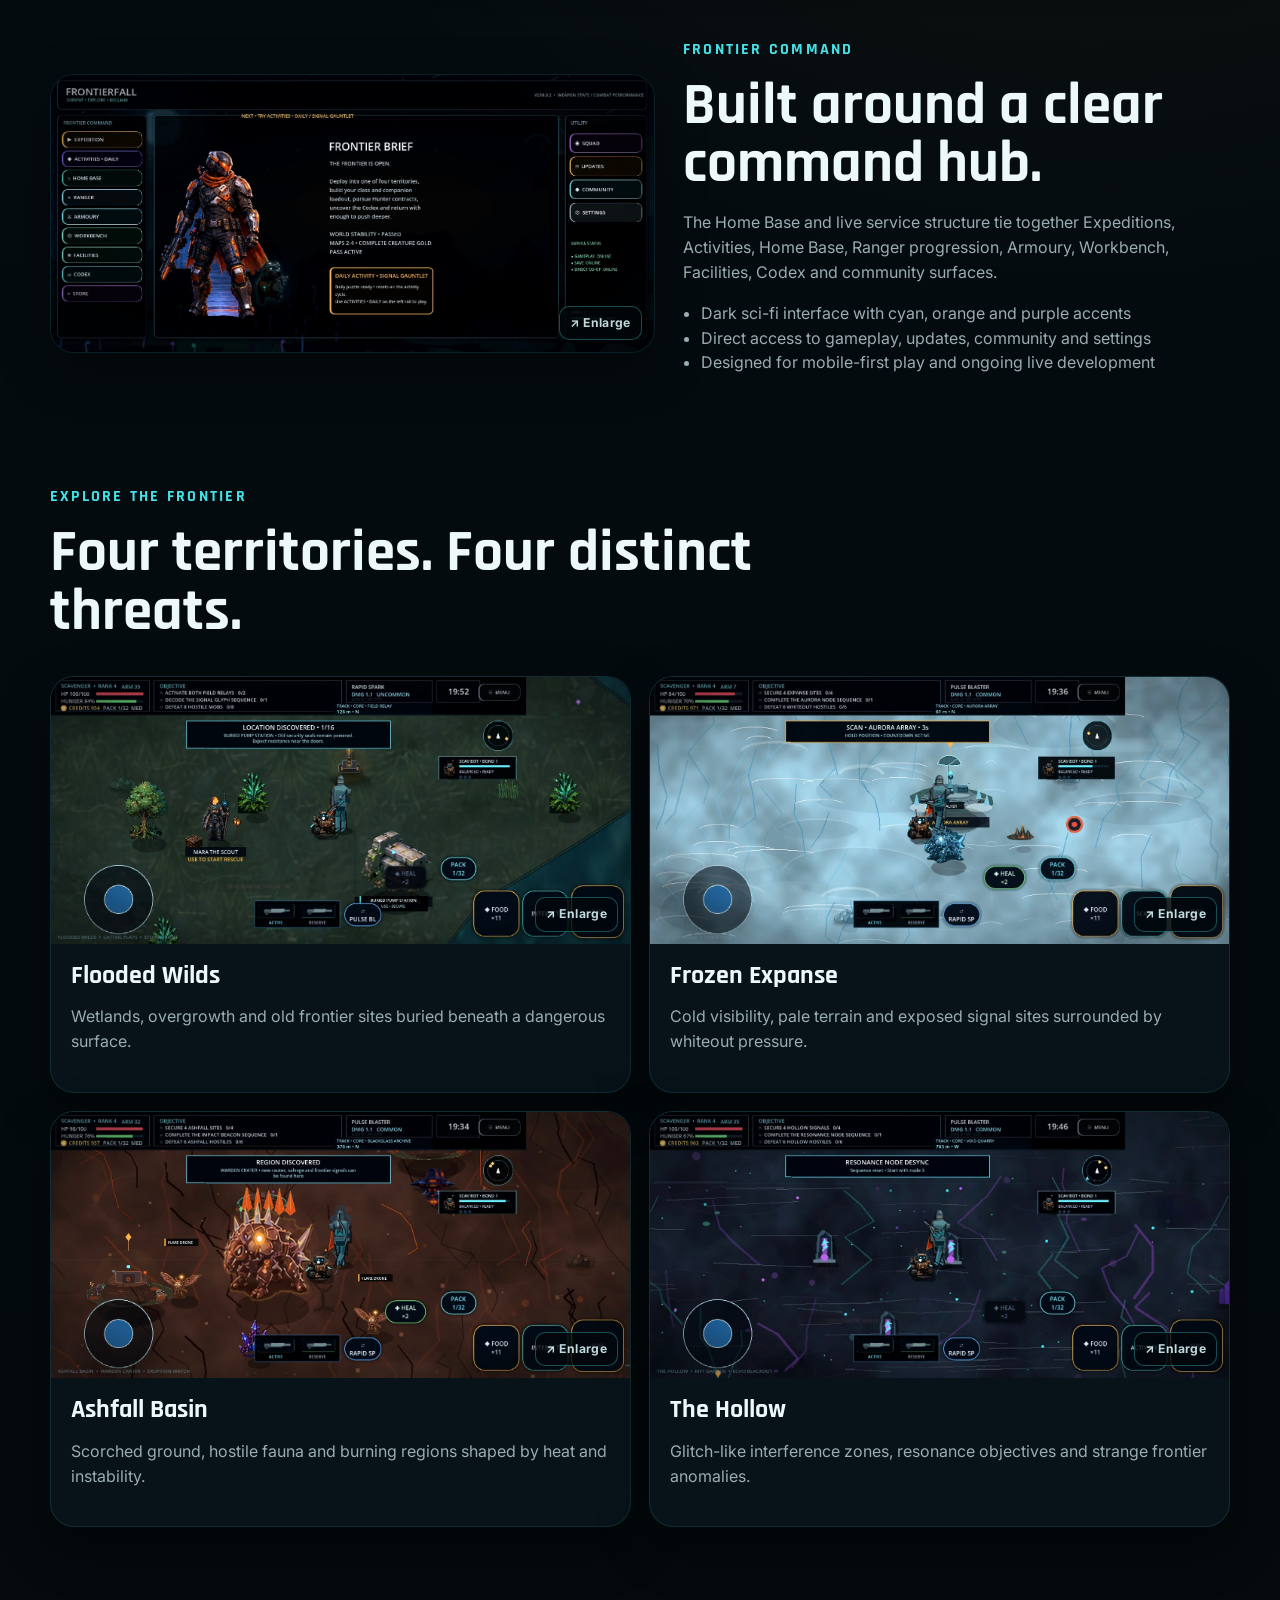
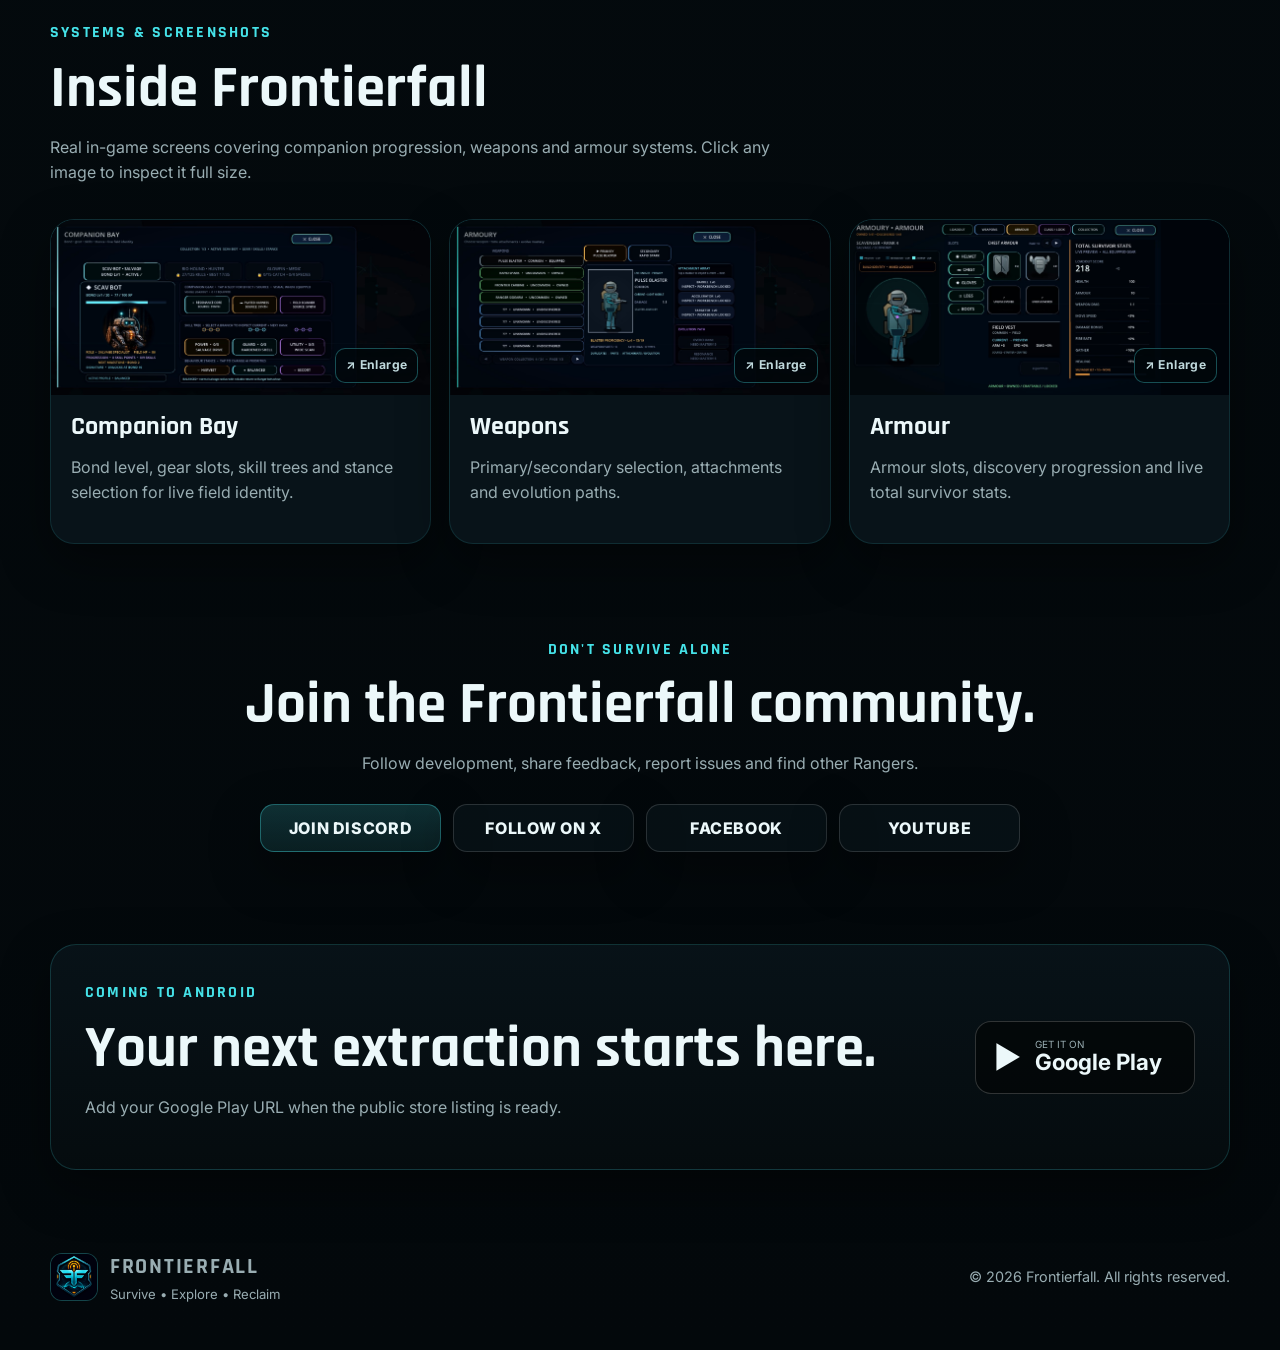
==== commit 20777f2d: "Add files via upload" ====
--- a/index.html
+++ b/index.html
@@ -12,7 +12,7 @@
 <body>
   <header class="site-header">
     <a class="brand" href="#top" aria-label="Frontierfall home">
-      <img src="logo.png" alt="Frontierfall logo" class="brand-logo" />
+      <img src="logo.png" alt="Frontierfall FF radar crest" class="brand-logo" />
       <div class="brand-text">
         <strong>FRONTIERFALL</strong>
         <span>Survive • Explore • Reclaim</span>
@@ -28,18 +28,20 @@
   </header>
 
   <main id="top">
-    <section class="hero">
-      <div class="hero-image-wrap">
-        <img src="banner.png" alt="Frontierfall banner art" class="hero-image" />
-        <div class="hero-overlay"></div>
-      </div>
-      <div class="hero-copy shell">
+    <section class="hero-banner" aria-label="Frontierfall key art">
+      <img src="banner.png" alt="Frontierfall ranger and companion overlooking the frontier" />
+    </section>
+
+    <section class="hero-intro shell">
+      <div class="hero-intro-copy">
         <span class="eyebrow">A FRONTIER EXTRACTION RPG</span>
         <h1>Survive. Scavenge. Extract.</h1>
         <p>
           Enter dangerous territories, build your Ranger, gear up your companion,
           complete objectives and fight your way back to extraction with your haul intact.
         </p>
+      </div>
+      <div class="hero-intro-actions">
         <div class="hero-actions">
           <a class="button" href="#play">Play Frontierfall</a>
           <a class="button button-secondary" href="#screens">View Screens</a>
@@ -54,7 +56,7 @@
     </section>
 
     <section class="stat-strip shell">
-      <div><strong>4</strong><span>Starter worlds shown</span></div>
+      <div><strong>4</strong><span>Distinct territories</span></div>
       <div><strong>20m</strong><span>Expedition runs</span></div>
       <div><strong>3</strong><span>Companion paths</span></div>
       <div><strong>1</strong><span>Goal: extract alive</span></div>
@@ -86,8 +88,11 @@
     </section>
 
     <section class="section shell spotlight">
-      <div class="spotlight-card">
-        <img src="frontier-brief.jpg" alt="Frontier Brief home screen" />
+      <div class="spotlight-card image-panel">
+        <button class="image-button" type="button" data-full="frontier-brief.jpg" data-caption="Frontier Brief command hub">
+          <img src="frontier-brief.jpg" alt="Frontier Brief home screen" class="fit-image" />
+          <span class="zoom-badge">↗ Enlarge</span>
+        </button>
       </div>
       <div class="spotlight-copy">
         <span class="eyebrow">FRONTIER COMMAND</span>
@@ -111,28 +116,40 @@
       </div>
       <div class="world-grid">
         <article class="world-card">
-          <img src="world-flooded.jpg" alt="Flooded Wilds gameplay" class="world-image" />
+          <button class="image-button" type="button" data-full="world-flooded.jpg" data-caption="Flooded Wilds gameplay">
+            <img src="world-flooded.jpg" alt="Flooded Wilds gameplay" class="world-image fit-image" />
+            <span class="zoom-badge">↗ Enlarge</span>
+          </button>
           <div class="world-copy">
             <h3>Flooded Wilds</h3>
             <p>Wetlands, overgrowth and old frontier sites buried beneath a dangerous surface.</p>
           </div>
         </article>
         <article class="world-card">
-          <img src="world-frozen.jpg" alt="Frozen Expanse gameplay" class="world-image" />
+          <button class="image-button" type="button" data-full="world-frozen.jpg" data-caption="Frozen Expanse gameplay">
+            <img src="world-frozen.jpg" alt="Frozen Expanse gameplay" class="world-image fit-image" />
+            <span class="zoom-badge">↗ Enlarge</span>
+          </button>
           <div class="world-copy">
             <h3>Frozen Expanse</h3>
             <p>Cold visibility, pale terrain and exposed signal sites surrounded by whiteout pressure.</p>
           </div>
         </article>
         <article class="world-card">
-          <img src="world-ashfall.jpg" alt="Ashfall Basin gameplay" class="world-image" />
+          <button class="image-button" type="button" data-full="world-ashfall.jpg" data-caption="Ashfall Basin gameplay">
+            <img src="world-ashfall.jpg" alt="Ashfall Basin gameplay" class="world-image fit-image" />
+            <span class="zoom-badge">↗ Enlarge</span>
+          </button>
           <div class="world-copy">
             <h3>Ashfall Basin</h3>
             <p>Scorched ground, hostile fauna and burning regions shaped by heat and instability.</p>
           </div>
         </article>
         <article class="world-card">
-          <img src="world-hollow.jpg" alt="The Hollow gameplay" class="world-image" />
+          <button class="image-button" type="button" data-full="world-hollow.jpg" data-caption="The Hollow gameplay">
+            <img src="world-hollow.jpg" alt="The Hollow gameplay" class="world-image fit-image" />
+            <span class="zoom-badge">↗ Enlarge</span>
+          </button>
           <div class="world-copy">
             <h3>The Hollow</h3>
             <p>Glitch-like interference zones, resonance objectives and strange frontier anomalies.</p>
@@ -144,26 +161,35 @@
     <section id="screens" class="section shell">
       <div class="section-heading compact">
         <span class="eyebrow">SYSTEMS & SCREENSHOTS</span>
-        <h2>Starter gallery</h2>
-        <p>A first set of real in-game screens covering your companion systems and armoury flow.</p>
+        <h2>Inside Frontierfall</h2>
+        <p>Real in-game screens covering companion progression, weapons and armour systems. Click any image to inspect it full size.</p>
       </div>
       <div class="gallery-grid">
-        <article class="gallery-card tall">
-          <img src="companion-bay.jpg" alt="Companion Bay screenshot" />
+        <article class="gallery-card">
+          <button class="image-button" type="button" data-full="companion-bay.jpg" data-caption="Companion Bay">
+            <img src="companion-bay.jpg" alt="Companion Bay screenshot" class="gallery-image fit-image" />
+            <span class="zoom-badge">↗ Enlarge</span>
+          </button>
           <div class="gallery-copy">
             <h3>Companion Bay</h3>
             <p>Bond level, gear slots, skill trees and stance selection for live field identity.</p>
           </div>
         </article>
         <article class="gallery-card">
-          <img src="armoury-weapons.jpg" alt="Armoury weapons screenshot" />
+          <button class="image-button" type="button" data-full="armoury-weapons.jpg" data-caption="Armoury — Weapons">
+            <img src="armoury-weapons.jpg" alt="Armoury weapons screenshot" class="gallery-image fit-image" />
+            <span class="zoom-badge">↗ Enlarge</span>
+          </button>
           <div class="gallery-copy">
             <h3>Weapons</h3>
             <p>Primary/secondary selection, attachments and evolution paths.</p>
           </div>
         </article>
         <article class="gallery-card">
-          <img src="armoury-armour.jpg" alt="Armoury armour screenshot" />
+          <button class="image-button" type="button" data-full="armoury-armour.jpg" data-caption="Armoury — Armour">
+            <img src="armoury-armour.jpg" alt="Armoury armour screenshot" class="gallery-image fit-image" />
+            <span class="zoom-badge">↗ Enlarge</span>
+          </button>
           <div class="gallery-copy">
             <h3>Armour</h3>
             <p>Armour slots, discovery progression and live total survivor stats.</p>
@@ -176,9 +202,11 @@
       <span class="eyebrow">DON'T SURVIVE ALONE</span>
       <h2>Join the Frontierfall community.</h2>
       <p>Follow development, share feedback, report issues and find other Rangers.</p>
-      <div class="hero-actions center">
-        <a class="button" href="#" id="discord-link">Join Discord</a>
-        <a class="button button-secondary" href="#" id="x-link">Follow on X</a>
+      <div class="social-actions">
+        <a class="button social-button" href="#" id="discord-link" target="_blank" rel="noopener noreferrer">Join Discord</a>
+        <a class="button button-secondary social-button" href="#" id="x-link" target="_blank" rel="noopener noreferrer">Follow on X</a>
+        <a class="button button-secondary social-button" href="#" id="facebook-link" target="_blank" rel="noopener noreferrer">Facebook</a>
+        <a class="button button-secondary social-button" href="#" id="youtube-link" target="_blank" rel="noopener noreferrer">YouTube</a>
       </div>
     </section>
 
@@ -197,7 +225,7 @@
 
   <footer class="shell footer">
     <a class="brand footer-brand" href="#top">
-      <img src="logo.png" alt="Frontierfall logo" class="brand-logo footer-logo" />
+      <img src="logo.png" alt="Frontierfall FF radar crest" class="brand-logo footer-logo" />
       <div class="brand-text">
         <strong>FRONTIERFALL</strong>
         <span>Survive • Explore • Reclaim</span>
@@ -206,6 +234,14 @@
     <p>© <span id="year"></span> Frontierfall. All rights reserved.</p>
   </footer>
 
+  <div class="lightbox" id="lightbox" aria-hidden="true" role="dialog" aria-modal="true" aria-label="Expanded screenshot">
+    <button class="lightbox-close" id="lightbox-close" type="button" aria-label="Close enlarged image">×</button>
+    <figure class="lightbox-content">
+      <img id="lightbox-image" src="" alt="" />
+      <figcaption id="lightbox-caption"></figcaption>
+    </figure>
+  </div>
+
   <script src="script.js"></script>
 </body>
 </html>
--- a/style.css
+++ b/style.css
@@ -5,7 +5,6 @@
   --panel: #081319;
   --panel-2: #0b171d;
   --line: #17313a;
-  --line-strong: rgba(69,226,232,.28);
   --text: #ecf8fa;
   --muted: #99adb2;
   --cyan: #45e2e8;
@@ -27,22 +26,25 @@
   font-family: Inter, Arial, sans-serif;
   line-height: 1.55;
 }
+body.lightbox-open { overflow: hidden; }
 a { color: inherit; text-decoration: none; }
 img { display: block; max-width: 100%; }
+button { font: inherit; }
 .shell { width: min(var(--max), calc(100% - 40px)); margin: 0 auto; }
 
 .site-header {
   position: sticky; top: 0; z-index: 50;
   display: flex; align-items: center; gap: 28px;
-  padding: 14px max(20px, calc((100vw - var(--max))/2));
-  background: rgba(3, 8, 11, .84);
+  padding: 11px max(20px, calc((100vw - var(--max))/2));
+  background: rgba(3, 8, 11, .9);
   border-bottom: 1px solid rgba(69,226,232,.12);
   backdrop-filter: blur(14px);
 }
 .brand { display: inline-flex; align-items: center; gap: 12px; min-width: 0; }
 .brand-logo {
-  width: 56px; height: 56px; object-fit: cover; border-radius: 14px;
-  border: 1px solid rgba(69,226,232,.3); box-shadow: inset 0 0 0 1px rgba(255,255,255,.04);
+  width: 58px; height: 58px; object-fit: contain; border-radius: 12px;
+  background: #02070b; border: 1px solid rgba(69,226,232,.28);
+  box-shadow: inset 0 0 0 1px rgba(255,255,255,.04);
 }
 .brand-text { display: flex; flex-direction: column; }
 .brand-text strong { font-family: Rajdhani, sans-serif; font-size: 1.35rem; letter-spacing: .08em; }
@@ -58,32 +60,36 @@
   border: 1px solid rgba(69,226,232,.35);
   background: linear-gradient(180deg, rgba(69,226,232,.18), rgba(69,226,232,.1));
   color: var(--text); box-shadow: var(--shadow);
-}
-.button:hover { transform: translateY(-1px); }
+  transition: transform .16s ease, border-color .16s ease, background .16s ease;
+}
+.button:hover { transform: translateY(-1px); border-color: rgba(69,226,232,.7); }
 .button-small { min-height: 40px; padding: 0 16px; font-size: .82rem; }
 .button-secondary { background: rgba(8,19,25,.75); border-color: rgba(255,255,255,.14); }
 
-.hero { position: relative; min-height: 82vh; display: grid; place-items: end start; }
-.hero-image-wrap { position: absolute; inset: 0; overflow: hidden; }
-.hero-image { width: 100%; height: 100%; object-fit: cover; object-position: center; }
-.hero-overlay {
-  position: absolute; inset: 0;
-  background:
-    linear-gradient(90deg, rgba(2,8,10,.86) 0%, rgba(2,8,10,.56) 36%, rgba(2,8,10,.48) 100%),
-    linear-gradient(180deg, rgba(2,8,10,.12) 0%, rgba(2,8,10,.72) 100%);
-}
-.hero-copy { position: relative; z-index: 1; padding: 0 0 72px; }
+/* Banner is intentionally kept free of overlaid website text: the artwork already contains branding. */
+.hero-banner {
+  width: 100%; background: #02070b; border-bottom: 1px solid rgba(69,226,232,.12);
+  overflow: hidden;
+}
+.hero-banner img {
+  width: 100%; height: auto; aspect-ratio: 3 / 1; object-fit: contain; object-position: center;
+}
+.hero-intro {
+  display: grid; grid-template-columns: minmax(0, 1.15fr) minmax(320px, .85fr);
+  gap: 46px; align-items: end; padding: 48px 0 10px;
+}
+.hero-intro-copy p { max-width: 670px; color: #d6e2e6; font-size: 1.08rem; margin-bottom: 0; }
+.hero-intro-actions { padding-bottom: 6px; }
 .eyebrow {
   display: inline-block; margin-bottom: 14px;
   color: var(--cyan); font-family: Rajdhani, sans-serif; font-weight: 700; letter-spacing: .14em;
 }
 h1, h2, h3 { font-family: Rajdhani, sans-serif; line-height: 1; margin: 0; }
-h1 { font-size: clamp(3rem, 7vw, 5.7rem); max-width: 720px; margin-bottom: 20px; }
+h1 { font-size: clamp(3rem, 6vw, 5rem); max-width: 720px; margin-bottom: 18px; }
 h2 { font-size: clamp(2.2rem, 4.6vw, 4rem); margin-bottom: 14px; }
 h3 { font-size: 1.65rem; margin-bottom: 10px; }
-.hero-copy p { max-width: 620px; color: #d6e2e6; font-size: 1.1rem; }
-.hero-actions { display: flex; gap: 14px; flex-wrap: wrap; margin: 28px 0 24px; }
-.hero-meta { display: flex; flex-wrap: wrap; gap: 18px; color: var(--muted); font-size: .92rem; }
+.hero-actions { display: flex; gap: 14px; flex-wrap: wrap; margin: 0 0 22px; }
+.hero-meta { display: flex; flex-wrap: wrap; gap: 12px 18px; color: var(--muted); font-size: .9rem; }
 
 .stat-strip {
   margin: 30px auto 0; display: grid; grid-template-columns: repeat(4, 1fr);
@@ -101,7 +107,8 @@
 .section-heading p { color: var(--muted); }
 .feature-grid { display: grid; grid-template-columns: repeat(3, 1fr); gap: 18px; }
 .feature-card {
-  padding: 28px; border-radius: 22px; background: linear-gradient(180deg, rgba(10,23,29,.95), rgba(7,14,18,.95));
+  padding: 28px; border-radius: 22px;
+  background: linear-gradient(180deg, rgba(10,23,29,.95), rgba(7,14,18,.95));
   border: 1px solid rgba(69,226,232,.12); box-shadow: var(--shadow);
 }
 .feature-card .icon { font-size: 1.8rem; margin-bottom: 18px; color: var(--cyan); }
@@ -109,29 +116,50 @@
 .feature-card.accent-gold .icon { color: var(--gold); }
 .feature-card.accent-purple .icon { color: var(--purple); }
 
-.spotlight {
-  display: grid; grid-template-columns: 1.05fr .95fr; gap: 26px; align-items: center;
-}
+.spotlight { display: grid; grid-template-columns: 1.05fr .95fr; gap: 28px; align-items: center; }
 .spotlight-card, .gallery-card, .world-card {
   border-radius: 24px; overflow: hidden; background: var(--panel);
   border: 1px solid rgba(69,226,232,.12); box-shadow: var(--shadow);
 }
-.spotlight-card img { width: 100%; height: 100%; object-fit: cover; }
 .spotlight-copy p, .spotlight-copy ul, .world-copy p, .gallery-copy p, .community-section p, .play-section p { color: var(--muted); }
 .spotlight-copy ul { padding-left: 18px; }
 
-.world-grid { display: grid; grid-template-columns: repeat(2, 1fr); gap: 18px; }
-.world-image { width: 100%; aspect-ratio: 16/9; object-fit: cover; }
+.image-panel { background: #02070b; }
+.image-button {
+  position: relative; display: block; width: 100%; padding: 0; border: 0; margin: 0;
+  background: #02070b; color: inherit; cursor: zoom-in; overflow: hidden;
+}
+.fit-image {
+  width: 100%; height: auto; aspect-ratio: 1536 / 708;
+  object-fit: contain; object-position: center; background: #02070b;
+}
+.image-button::after {
+  content: ""; position: absolute; inset: 0; border: 1px solid transparent;
+  transition: border-color .16s ease, background .16s ease; pointer-events: none;
+}
+.image-button:hover::after { border-color: rgba(69,226,232,.48); background: rgba(69,226,232,.025); }
+.zoom-badge {
+  position: absolute; right: 12px; bottom: 12px; padding: 7px 10px; border-radius: 10px;
+  color: #dffcff; background: rgba(2,8,11,.84); border: 1px solid rgba(69,226,232,.38);
+  font-size: .76rem; font-weight: 700; letter-spacing: .03em; opacity: .86;
+}
+
+.world-grid { display: grid; grid-template-columns: repeat(2, minmax(0, 1fr)); gap: 18px; }
 .world-copy, .gallery-copy { padding: 18px 20px 22px; }
 
-.gallery-grid { display: grid; grid-template-columns: 1.15fr 1fr 1fr; gap: 18px; align-items: start; }
-.gallery-card img { width: 100%; object-fit: cover; aspect-ratio: 16/10; }
-.gallery-card.tall img { aspect-ratio: 16/11; }
-
-.community-section {
-  text-align: center; padding: 92px 0 0;
-}
-.center { justify-content: center; }
+.gallery-grid {
+  display: grid; grid-template-columns: repeat(3, minmax(0, 1fr));
+  gap: 18px; align-items: stretch;
+}
+.gallery-card { display: flex; flex-direction: column; height: 100%; }
+.gallery-copy { flex: 1; }
+
+.community-section { text-align: center; padding: 92px 0 0; }
+.social-actions {
+  max-width: 760px; margin: 28px auto 0;
+  display: grid; grid-template-columns: repeat(4, minmax(0, 1fr)); gap: 12px;
+}
+.social-button { min-width: 0; width: 100%; }
 
 .play-section {
   margin: 92px auto 80px; padding: 34px; display: flex; justify-content: space-between; align-items: center; gap: 22px;
@@ -153,11 +181,30 @@
 }
 .footer-logo { width: 48px; height: 48px; }
 
+.lightbox {
+  position: fixed; inset: 0; z-index: 1000; display: none; align-items: center; justify-content: center;
+  padding: 24px; background: rgba(0,0,0,.92); backdrop-filter: blur(7px);
+}
+.lightbox.open { display: flex; }
+.lightbox-content { margin: 0; width: min(96vw, 1800px); max-height: 92vh; display: flex; flex-direction: column; gap: 10px; align-items: center; }
+.lightbox-content img {
+  width: auto; height: auto; max-width: 96vw; max-height: 84vh; object-fit: contain;
+  border-radius: 10px; border: 1px solid rgba(69,226,232,.3); box-shadow: 0 30px 100px rgba(0,0,0,.7);
+}
+.lightbox-content figcaption { color: #d9eef1; font-size: .95rem; }
+.lightbox-close {
+  position: fixed; top: 18px; right: 22px; z-index: 1001;
+  width: 48px; height: 48px; border-radius: 50%; cursor: pointer;
+  border: 1px solid rgba(69,226,232,.45); background: rgba(6,17,22,.9); color: #fff;
+  font-size: 2rem; line-height: 1;
+}
+
 @media (max-width: 980px) {
   nav { display: none; }
   .site-header { padding-inline: 16px; }
-  .hero { min-height: 72vh; }
+  .hero-intro { grid-template-columns: 1fr; gap: 24px; }
   .feature-grid, .world-grid, .gallery-grid, .spotlight { grid-template-columns: 1fr; }
+  .social-actions { grid-template-columns: repeat(2, minmax(0, 1fr)); }
   .stat-strip { grid-template-columns: repeat(2, 1fr); }
   .stat-strip div:nth-child(2n) { border-right: 0; }
   .stat-strip div:nth-child(-n+2) { border-bottom: 1px solid rgba(69,226,232,.08); }
@@ -166,12 +213,17 @@
 
 @media (max-width: 640px) {
   .shell { width: min(var(--max), calc(100% - 24px)); }
-  .brand-logo { width: 44px; height: 44px; border-radius: 12px; }
-  .brand-text strong { font-size: 1.1rem; }
-  .brand-text span { font-size: .72rem; }
+  .site-header { gap: 10px; }
+  .brand-logo { width: 44px; height: 44px; border-radius: 10px; }
+  .brand-text strong { font-size: 1.05rem; }
+  .brand-text span { display: none; }
   h1 { font-size: 2.7rem; }
-  .hero-copy { padding-bottom: 36px; }
-  .hero-copy p { font-size: 1rem; }
+  .hero-intro { padding-top: 30px; }
+  .hero-intro-copy p { font-size: 1rem; }
   .section, .community-section { padding-top: 72px; }
   .play-section { margin-top: 72px; padding: 24px; }
-}
+  .social-actions { grid-template-columns: 1fr; }
+  .stat-strip { width: calc(100% - 24px); }
+  .lightbox { padding: 12px; }
+  .lightbox-content img { max-width: 98vw; max-height: 80vh; }
+}
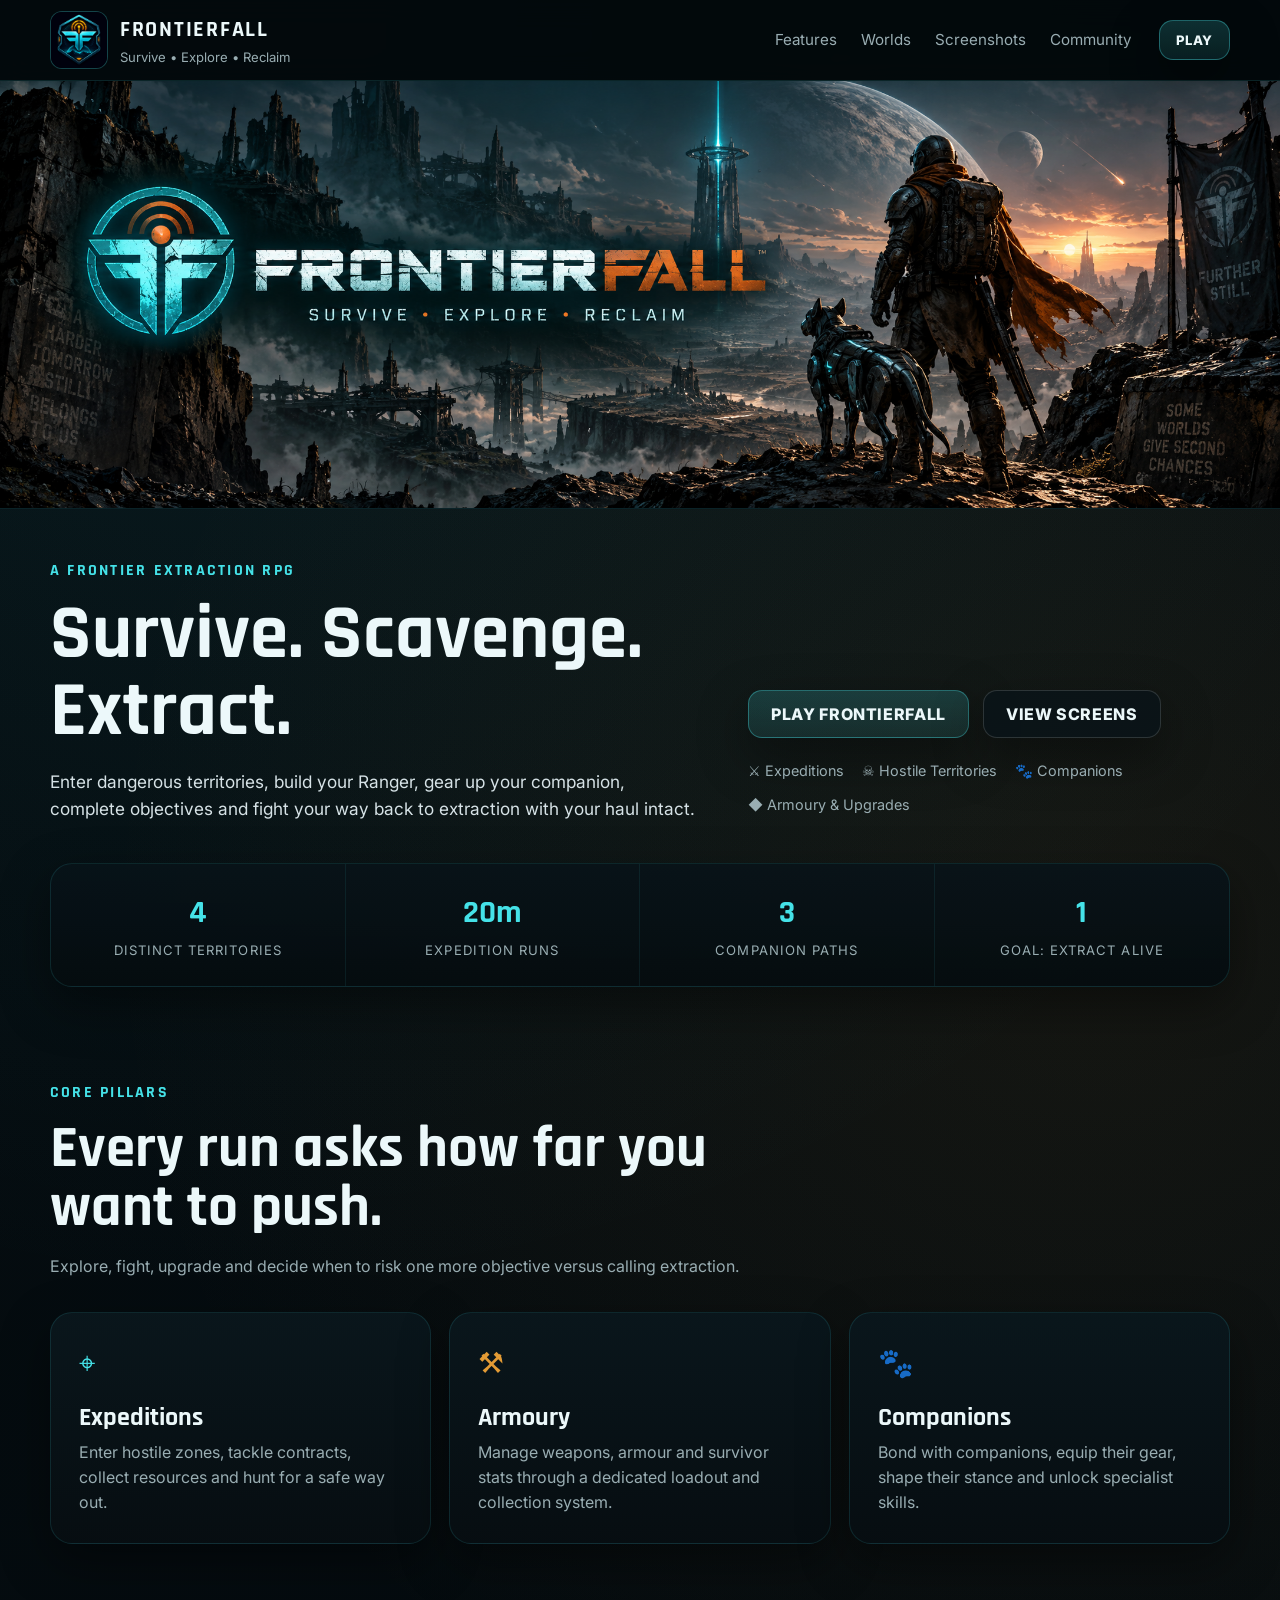
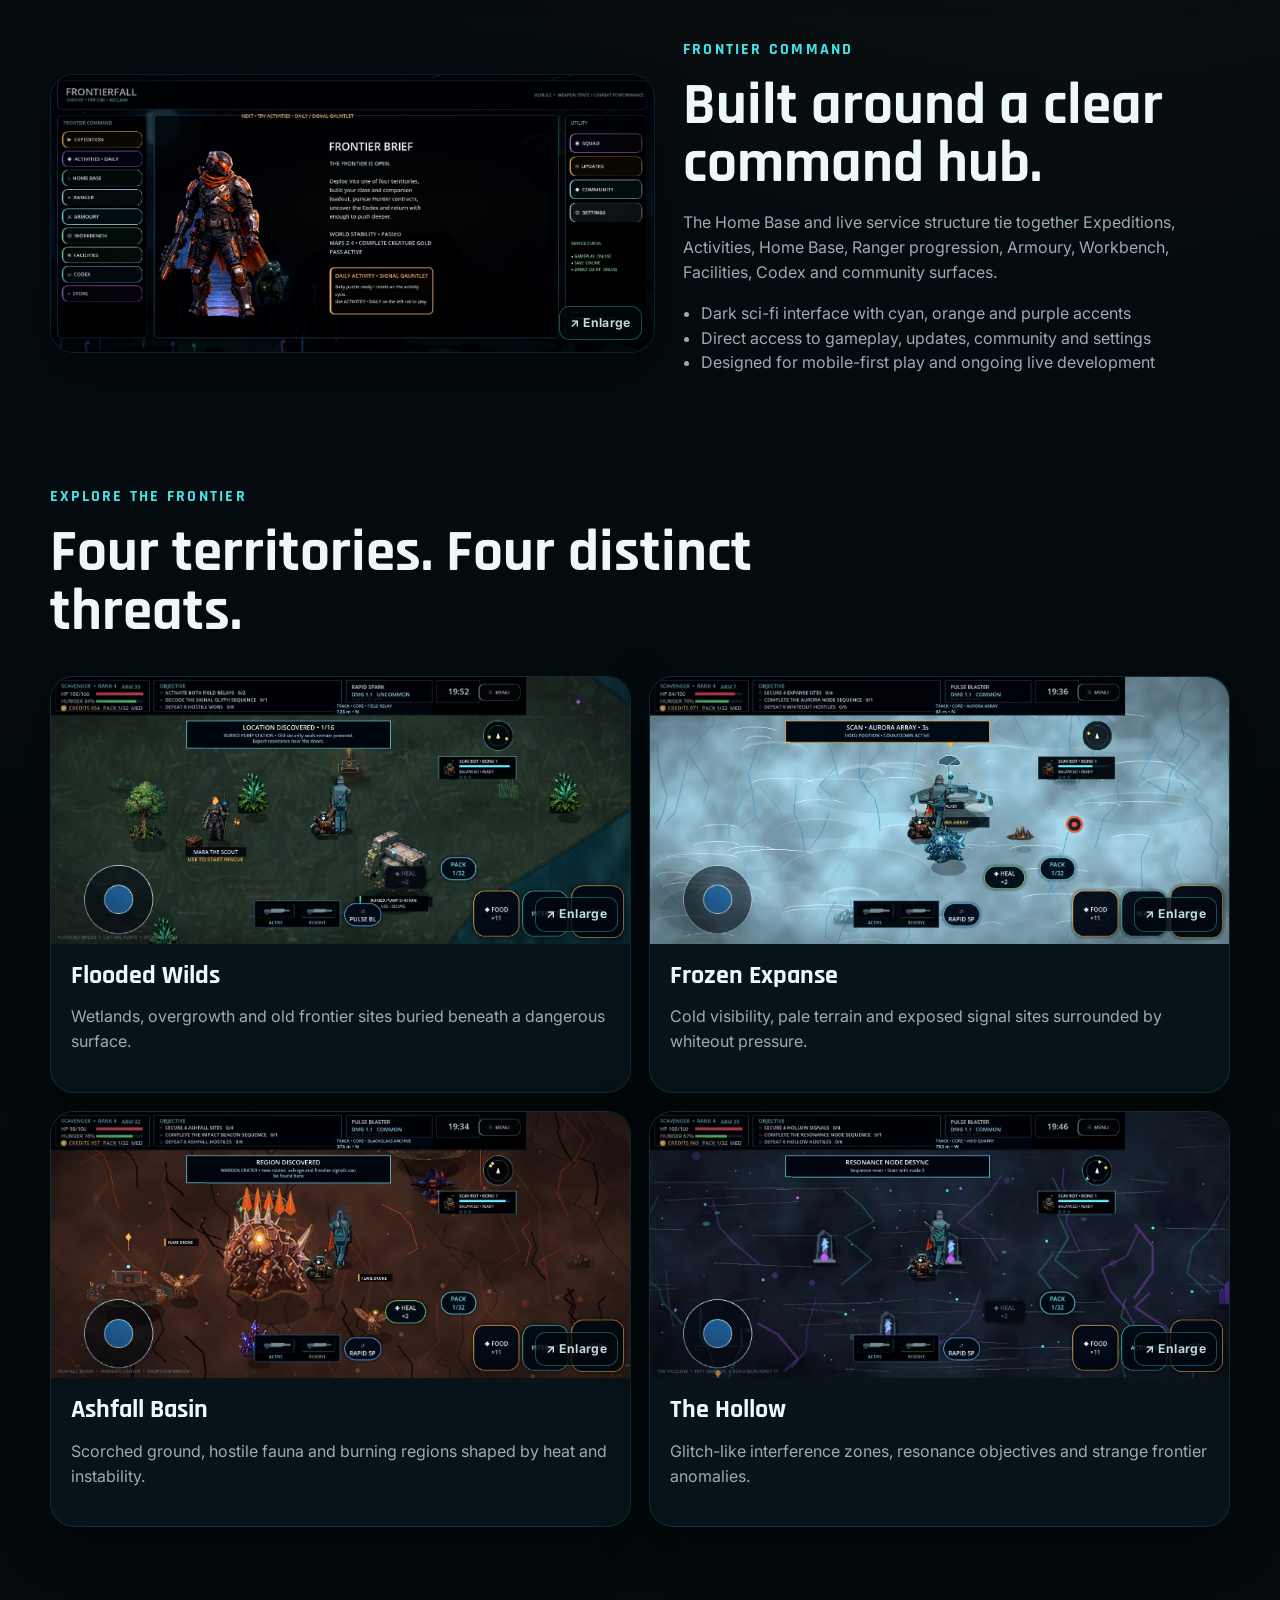
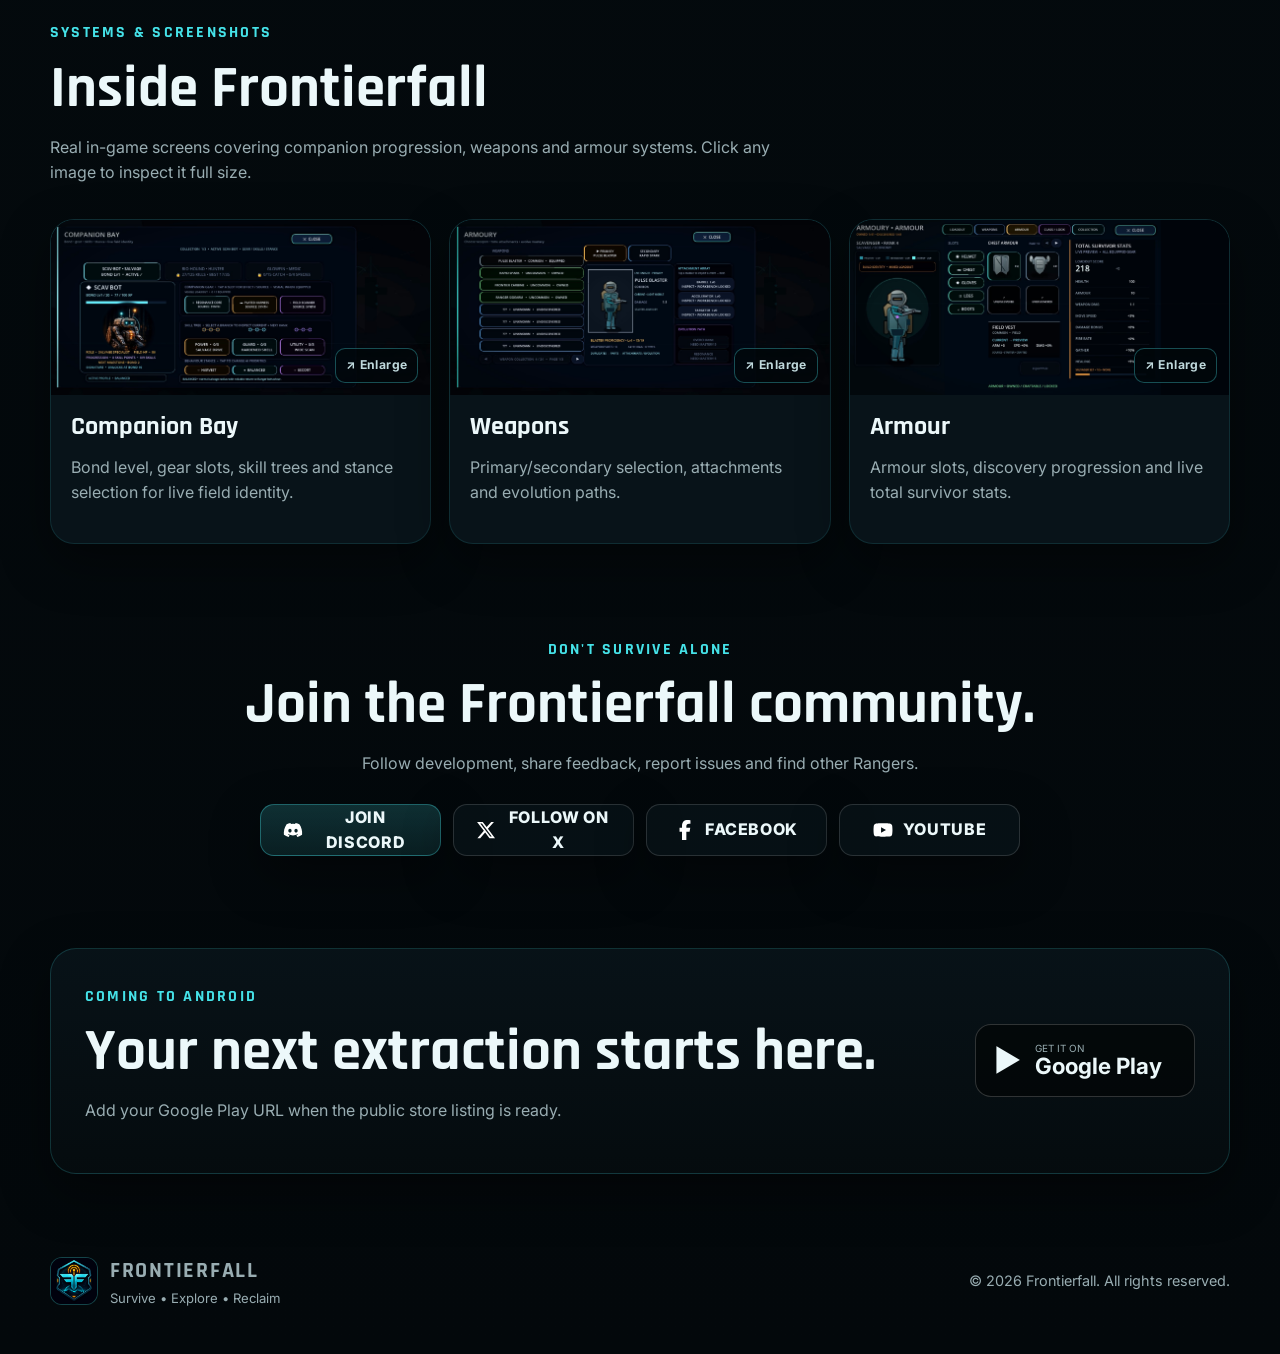
==== commit f04c4fa6: "Add files via upload" ====
--- a/index.html
+++ b/index.html
@@ -203,10 +203,10 @@
       <h2>Join the Frontierfall community.</h2>
       <p>Follow development, share feedback, report issues and find other Rangers.</p>
       <div class="social-actions">
-        <a class="button social-button" href="#" id="discord-link" target="_blank" rel="noopener noreferrer">Join Discord</a>
-        <a class="button button-secondary social-button" href="#" id="x-link" target="_blank" rel="noopener noreferrer">Follow on X</a>
-        <a class="button button-secondary social-button" href="#" id="facebook-link" target="_blank" rel="noopener noreferrer">Facebook</a>
-        <a class="button button-secondary social-button" href="#" id="youtube-link" target="_blank" rel="noopener noreferrer">YouTube</a>
+        <a class="button social-button" href="#" id="discord-link" target="_blank" rel="noopener noreferrer"><img src="icon-discord.svg" alt="" class="social-icon" aria-hidden="true"><span>Join Discord</span></a>
+        <a class="button button-secondary social-button" href="#" id="x-link" target="_blank" rel="noopener noreferrer"><img src="icon-x.svg" alt="" class="social-icon" aria-hidden="true"><span>Follow on X</span></a>
+        <a class="button button-secondary social-button" href="#" id="facebook-link" target="_blank" rel="noopener noreferrer"><img src="icon-facebook.svg" alt="" class="social-icon" aria-hidden="true"><span>Facebook</span></a>
+        <a class="button button-secondary social-button" href="#" id="youtube-link" target="_blank" rel="noopener noreferrer"><img src="icon-youtube.svg" alt="" class="social-icon" aria-hidden="true"><span>YouTube</span></a>
       </div>
     </section>
 
--- a/style.css
+++ b/style.css
@@ -159,7 +159,20 @@
   max-width: 760px; margin: 28px auto 0;
   display: grid; grid-template-columns: repeat(4, minmax(0, 1fr)); gap: 12px;
 }
-.social-button { min-width: 0; width: 100%; }
+.social-button {
+  min-width: 0;
+  width: 100%;
+  display: inline-flex;
+  align-items: center;
+  justify-content: center;
+  gap: 10px;
+}
+.social-icon {
+  width: 20px;
+  height: 20px;
+  flex: 0 0 20px;
+  object-fit: contain;
+}
 
 .play-section {
   margin: 92px auto 80px; padding: 34px; display: flex; justify-content: space-between; align-items: center; gap: 22px;
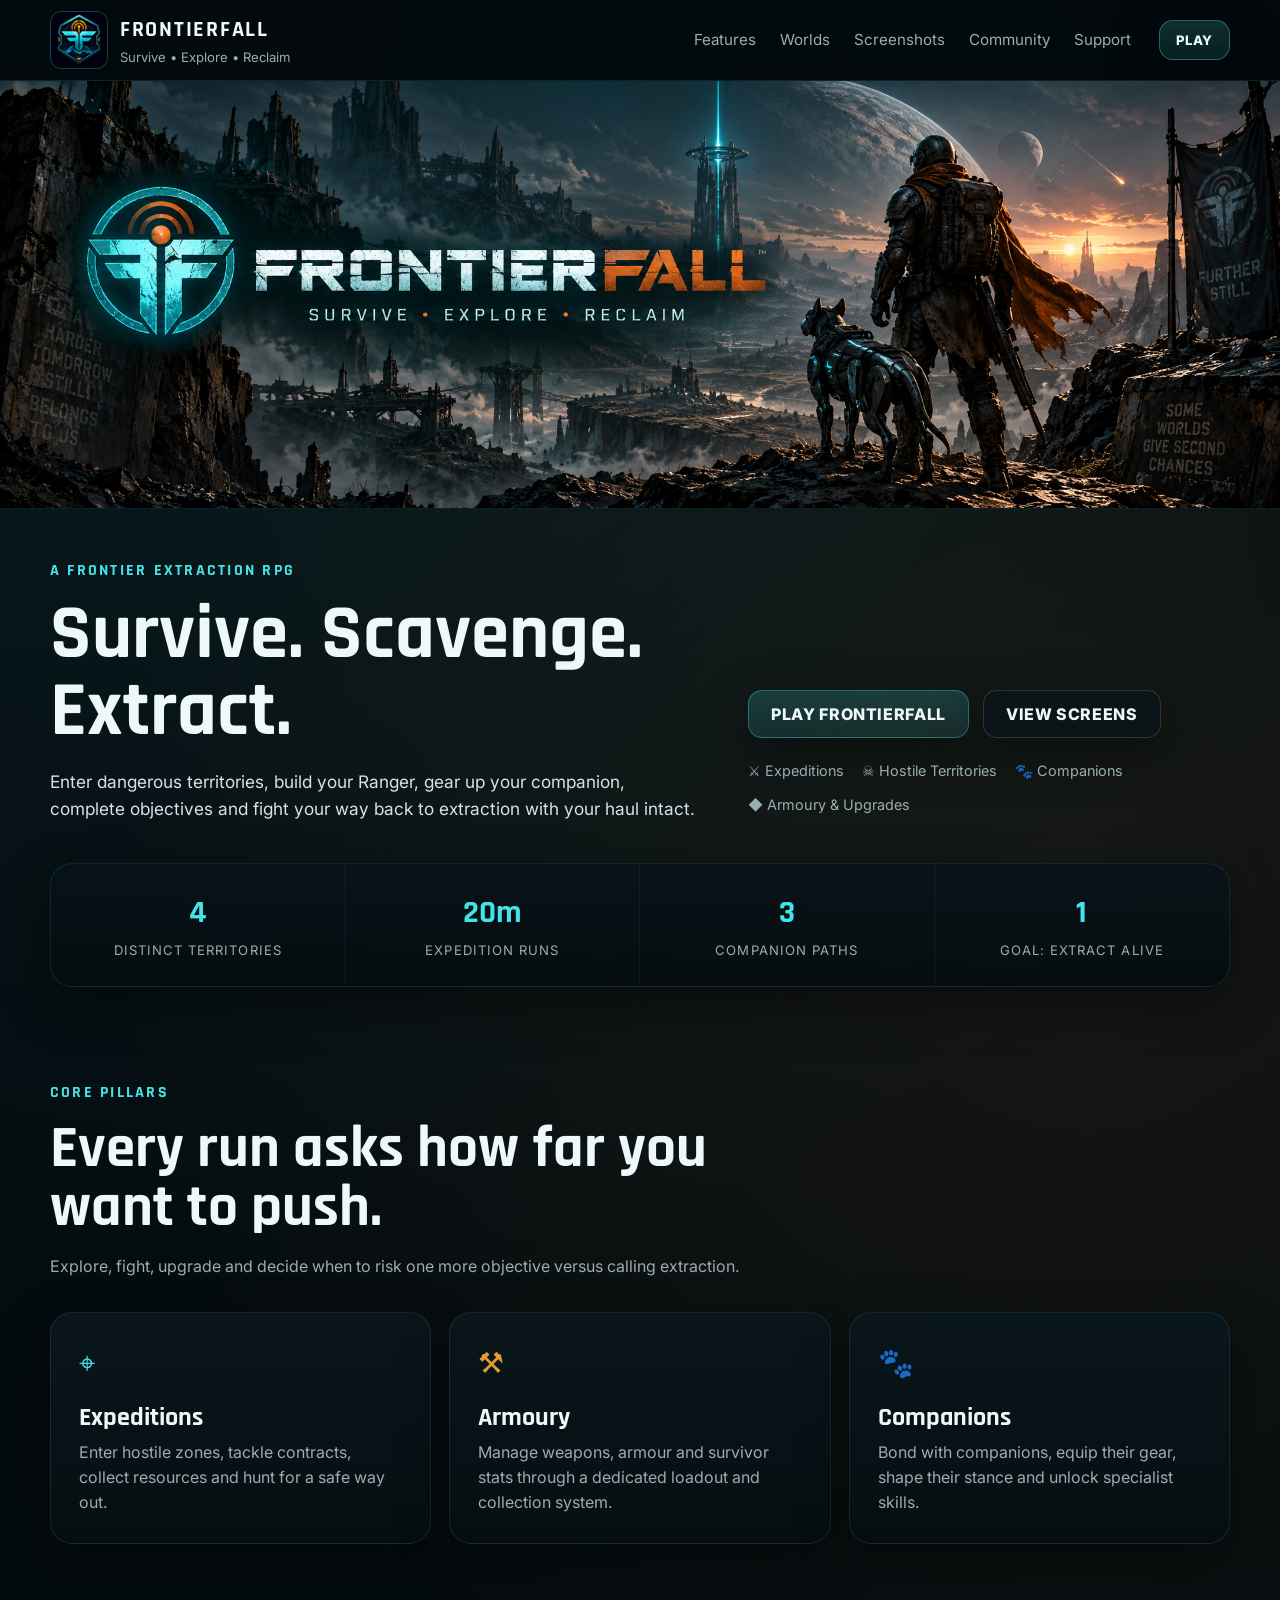
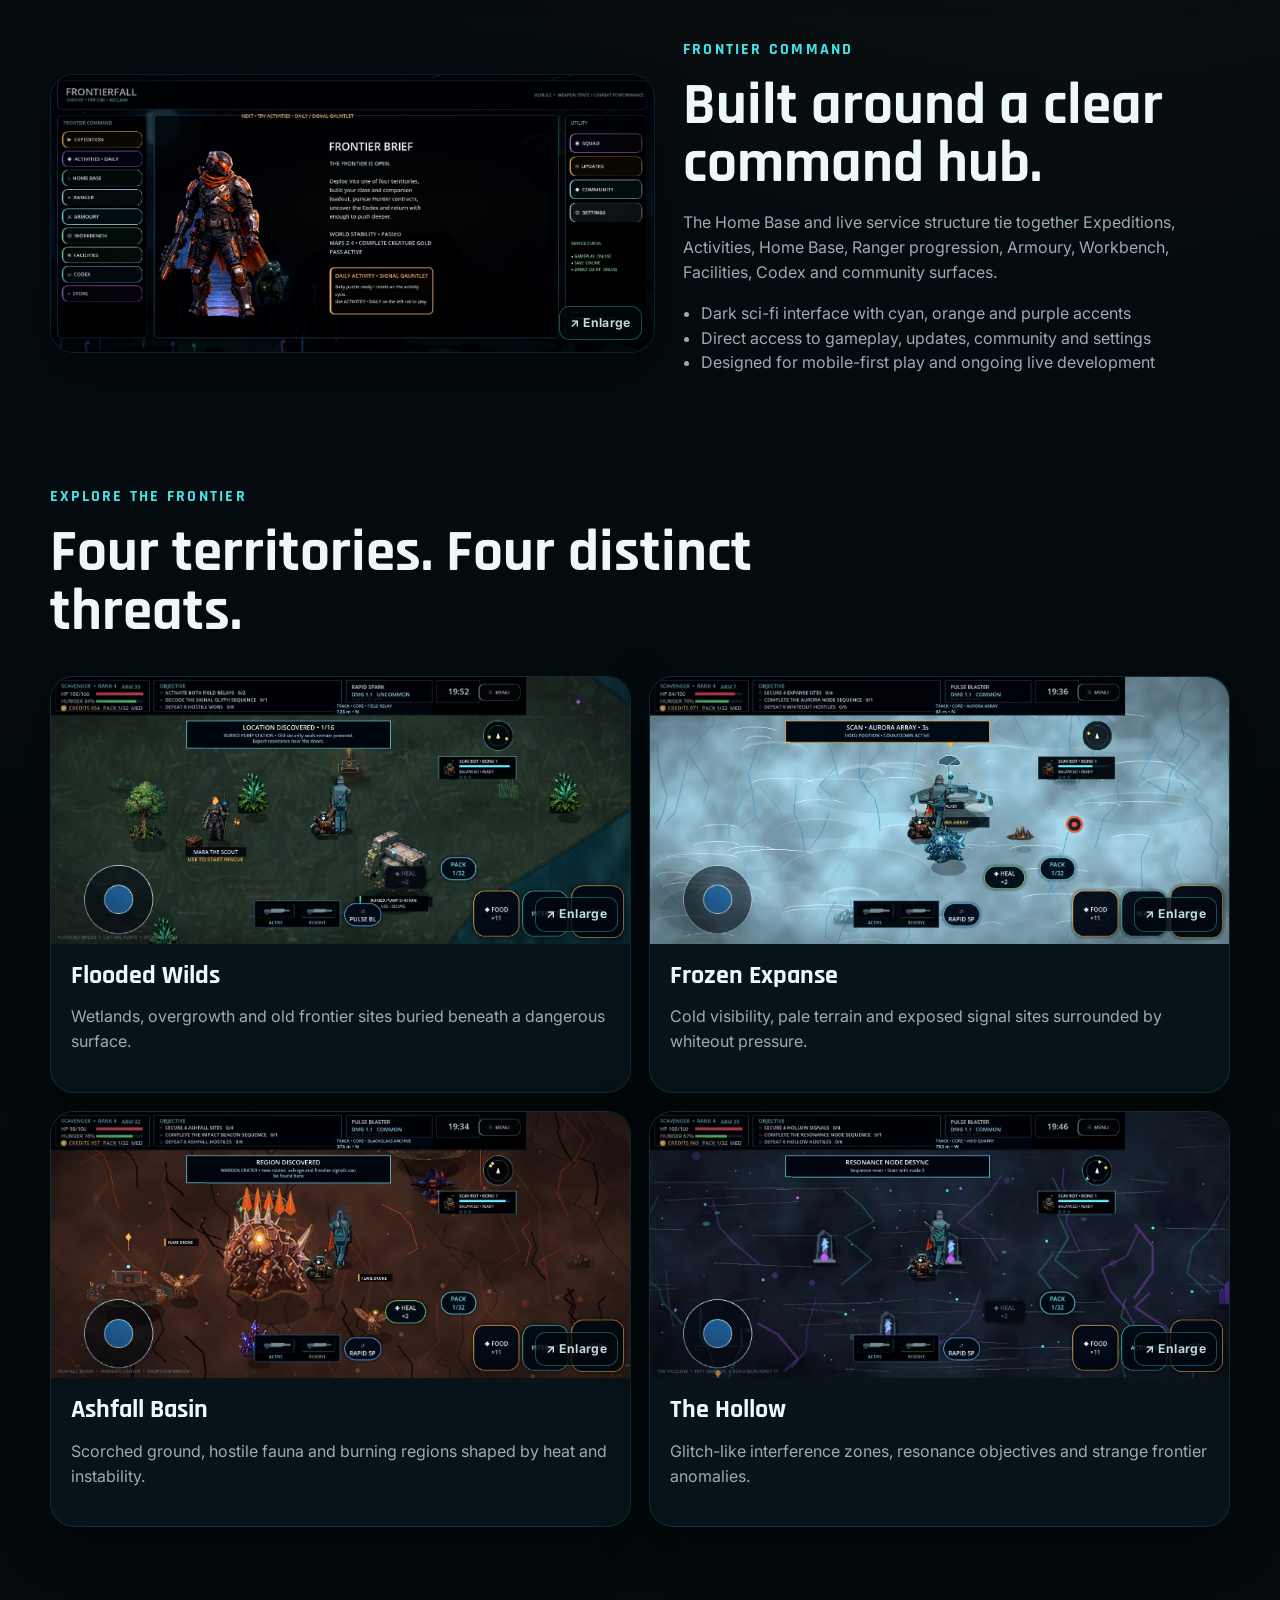
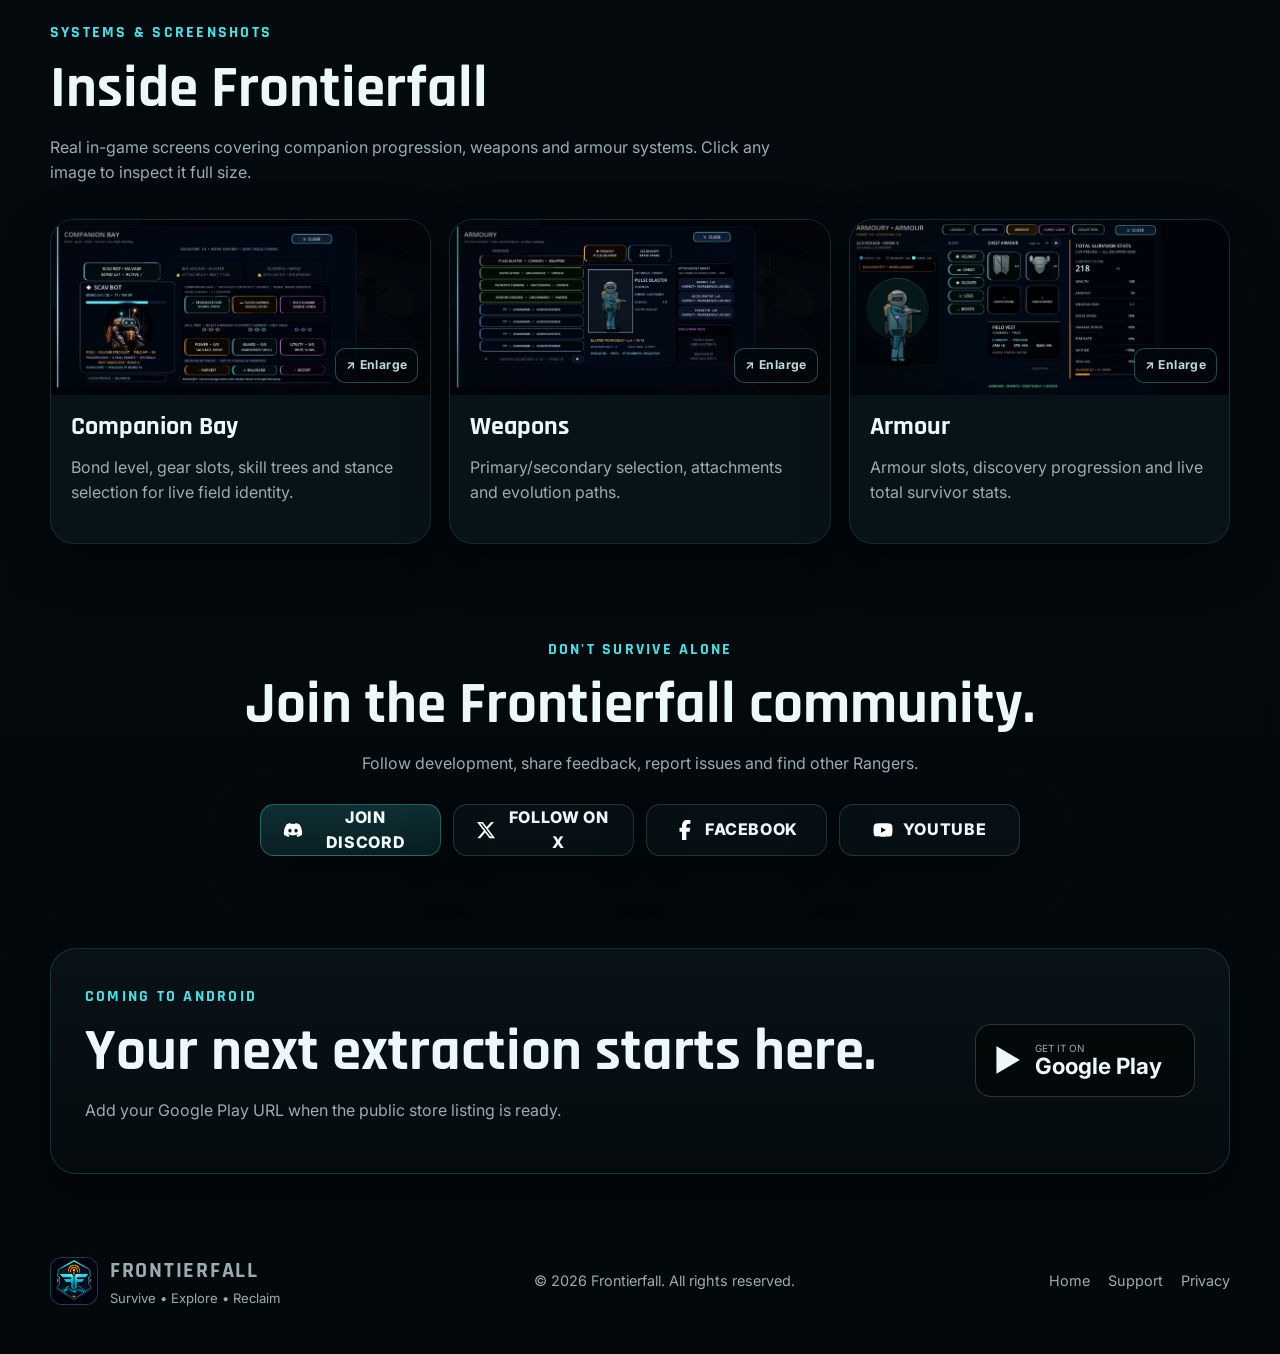
==== commit 440e452d: "Add files via upload" ====
--- a/index.html
+++ b/index.html
@@ -3,9 +3,28 @@
 <head>
   <meta charset="UTF-8" />
   <meta name="viewport" content="width=device-width, initial-scale=1.0" />
-  <meta name="description" content="Frontierfall — survive, scavenge and extract across a hostile frontier." />
+  <meta name="description" content="Frontierfall is a mobile-first extraction RPG. Explore hostile territories, build your Ranger, develop companions and fight your way back to extraction." />
   <meta name="theme-color" content="#061116" />
+  <meta name="robots" content="index, follow" />
+
+  <meta property="og:type" content="website" />
+  <meta property="og:site_name" content="Frontierfall" />
+  <meta property="og:title" content="Frontierfall | Survive. Scavenge. Extract." />
+  <meta property="og:description" content="Explore hostile territories, build your Ranger, develop companions and fight your way back to extraction." />
+  <meta property="og:url" content="https://ironsignallgames-commits.github.io/Frontierfall/" />
+  <meta property="og:image" content="https://ironsignallgames-commits.github.io/Frontierfall/banner.png" />
+  <meta property="og:image:width" content="2172" />
+  <meta property="og:image:height" content="724" />
+  <meta property="og:image:alt" content="Frontierfall ranger and companion overlooking the frontier" />
+
+  <meta name="twitter:card" content="summary_large_image" />
+  <meta name="twitter:site" content="@frontierfall" />
+  <meta name="twitter:title" content="Frontierfall | Survive. Scavenge. Extract." />
+  <meta name="twitter:description" content="Explore hostile territories, build your Ranger, develop companions and fight your way back to extraction." />
+  <meta name="twitter:image" content="https://ironsignallgames-commits.github.io/Frontierfall/banner.png" />
+
   <title>Frontierfall | Survive. Explore. Reclaim.</title>
+  <link rel="canonical" href="https://ironsignallgames-commits.github.io/Frontierfall/" />
   <link rel="icon" type="image/png" href="favicon.png" />
   <link rel="stylesheet" href="style.css" />
 </head>
@@ -23,6 +42,7 @@
       <a href="#worlds">Worlds</a>
       <a href="#screens">Screenshots</a>
       <a href="#community">Community</a>
+      <a href="support.html">Support</a>
     </nav>
     <a class="button button-small" href="#play">Play</a>
   </header>
@@ -225,13 +245,18 @@
 
   <footer class="shell footer">
     <a class="brand footer-brand" href="#top">
-      <img src="logo.png" alt="Frontierfall FF radar crest" class="brand-logo footer-logo" />
+      <img src="logo.png" alt="Frontierfall logo" class="brand-logo footer-logo" />
       <div class="brand-text">
         <strong>FRONTIERFALL</strong>
         <span>Survive • Explore • Reclaim</span>
       </div>
     </a>
     <p>© <span id="year"></span> Frontierfall. All rights reserved.</p>
+    <div class="footer-links">
+      <a href="index.html">Home</a>
+      <a href="support.html">Support</a>
+      <a href="privacy.html">Privacy</a>
+    </div>
   </footer>
 
   <div class="lightbox" id="lightbox" aria-hidden="true" role="dialog" aria-modal="true" aria-label="Expanded screenshot">
--- a/style.css
+++ b/style.css
@@ -240,3 +240,92 @@
   .lightbox { padding: 12px; }
   .lightbox-content img { max-width: 98vw; max-height: 80vh; }
 }
+
+
+/* Simple information pages: Support + Privacy */
+.info-page {
+  padding: 78px 0 90px;
+}
+.info-hero {
+  max-width: 820px;
+  margin-bottom: 34px;
+}
+.info-hero p {
+  color: var(--muted);
+  font-size: 1.05rem;
+}
+.info-note {
+  margin: 24px 0;
+  padding: 18px 20px;
+  border: 1px solid rgba(227,155,53,.28);
+  border-left: 3px solid var(--gold);
+  border-radius: 14px;
+  background: rgba(227,155,53,.06);
+  color: #d9e5e7;
+}
+.info-grid {
+  display: grid;
+  grid-template-columns: repeat(2, minmax(0, 1fr));
+  gap: 18px;
+}
+.info-card, .policy-section {
+  padding: 24px;
+  border-radius: 20px;
+  background: linear-gradient(180deg, rgba(10,23,29,.95), rgba(7,14,18,.95));
+  border: 1px solid rgba(69,226,232,.12);
+  box-shadow: var(--shadow);
+}
+.info-card p, .policy-section p, .policy-section li {
+  color: var(--muted);
+}
+.info-card .button {
+  margin-top: 10px;
+}
+.policy-stack {
+  display: grid;
+  gap: 16px;
+  max-width: 920px;
+}
+.policy-section h2 {
+  font-size: 1.75rem;
+  margin-bottom: 12px;
+}
+.policy-section ul {
+  margin-bottom: 0;
+}
+.support-checklist {
+  padding-left: 20px;
+  color: var(--muted);
+}
+.page-socials {
+  display: grid;
+  grid-template-columns: repeat(2, minmax(0, 1fr));
+  gap: 10px;
+  margin-top: 14px;
+}
+.page-socials .button {
+  margin-top: 0;
+}
+.footer-links {
+  display: flex;
+  align-items: center;
+  gap: 18px;
+}
+.footer-links a {
+  color: var(--muted);
+}
+.footer-links a:hover {
+  color: var(--cyan);
+}
+
+@media (max-width: 760px) {
+  .info-grid, .page-socials {
+    grid-template-columns: 1fr;
+  }
+  .info-page {
+    padding-top: 50px;
+  }
+  .footer-links {
+    flex-wrap: wrap;
+  }
+}
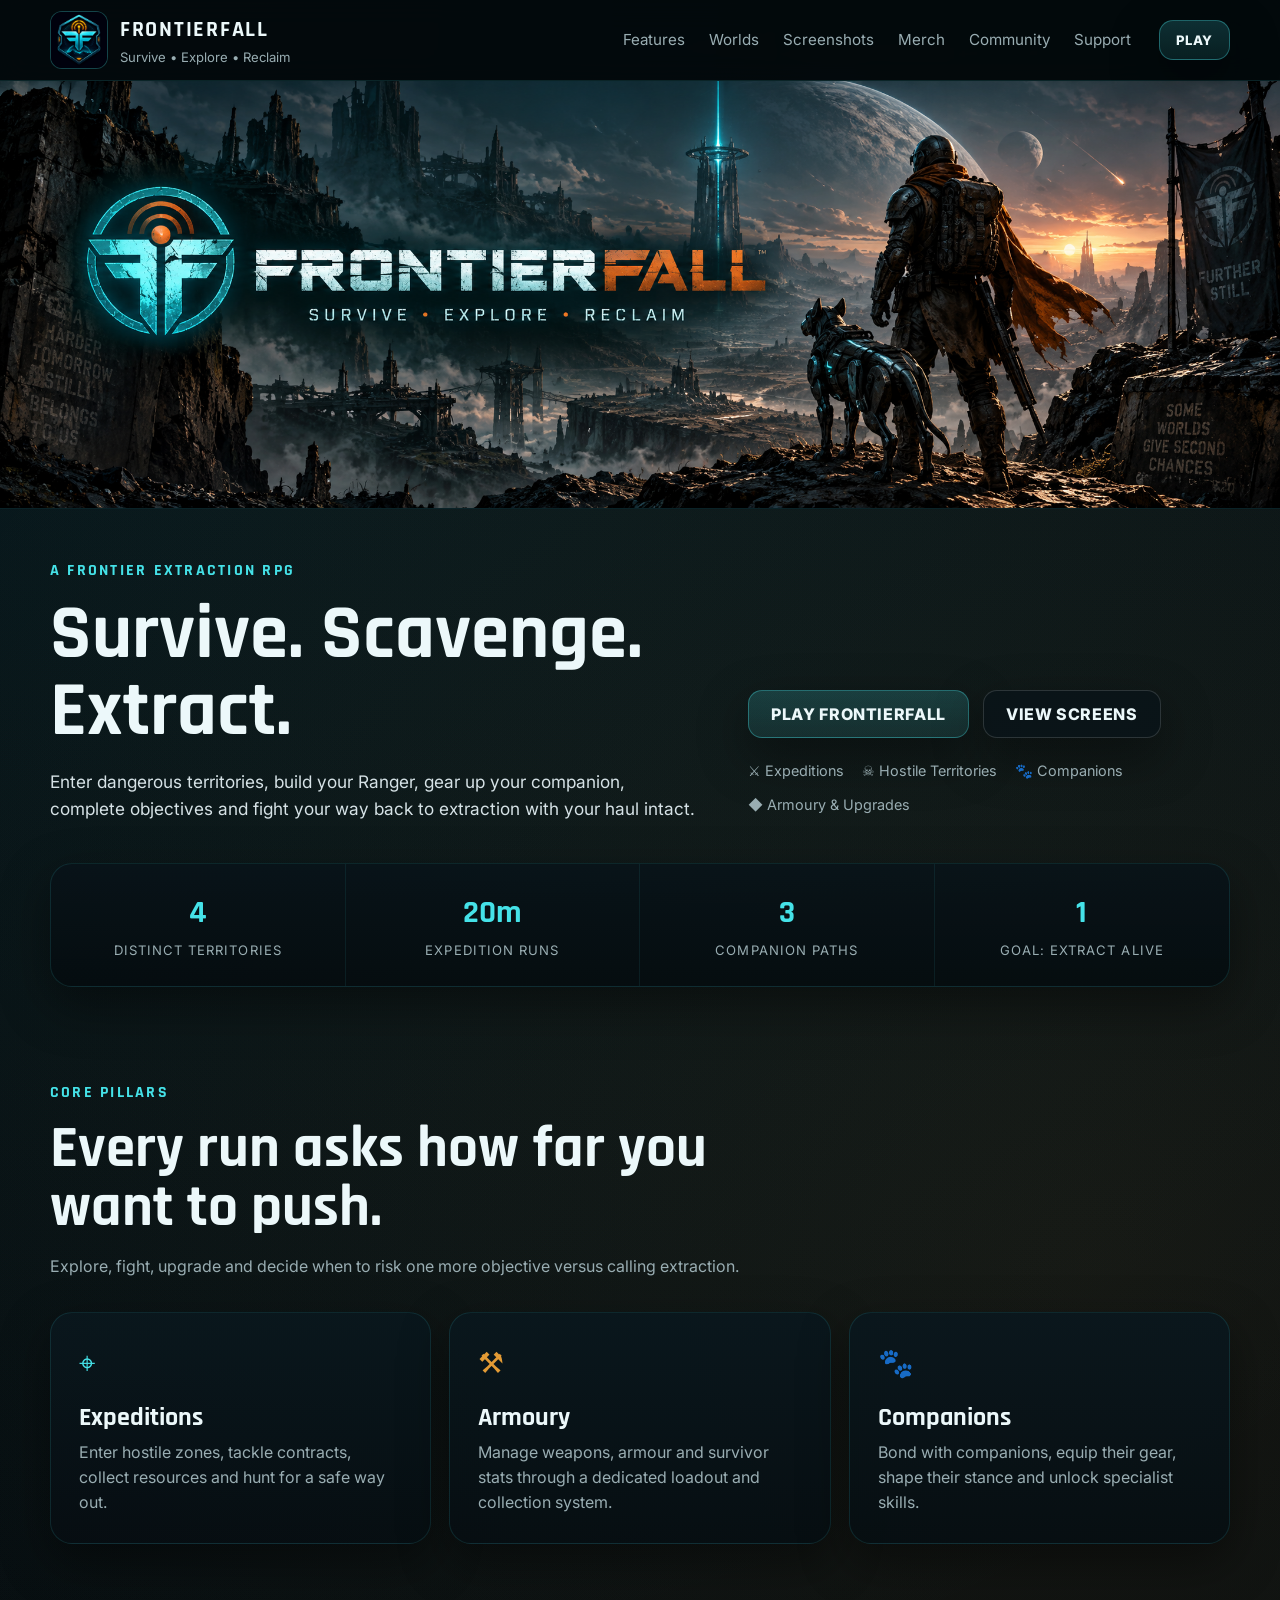
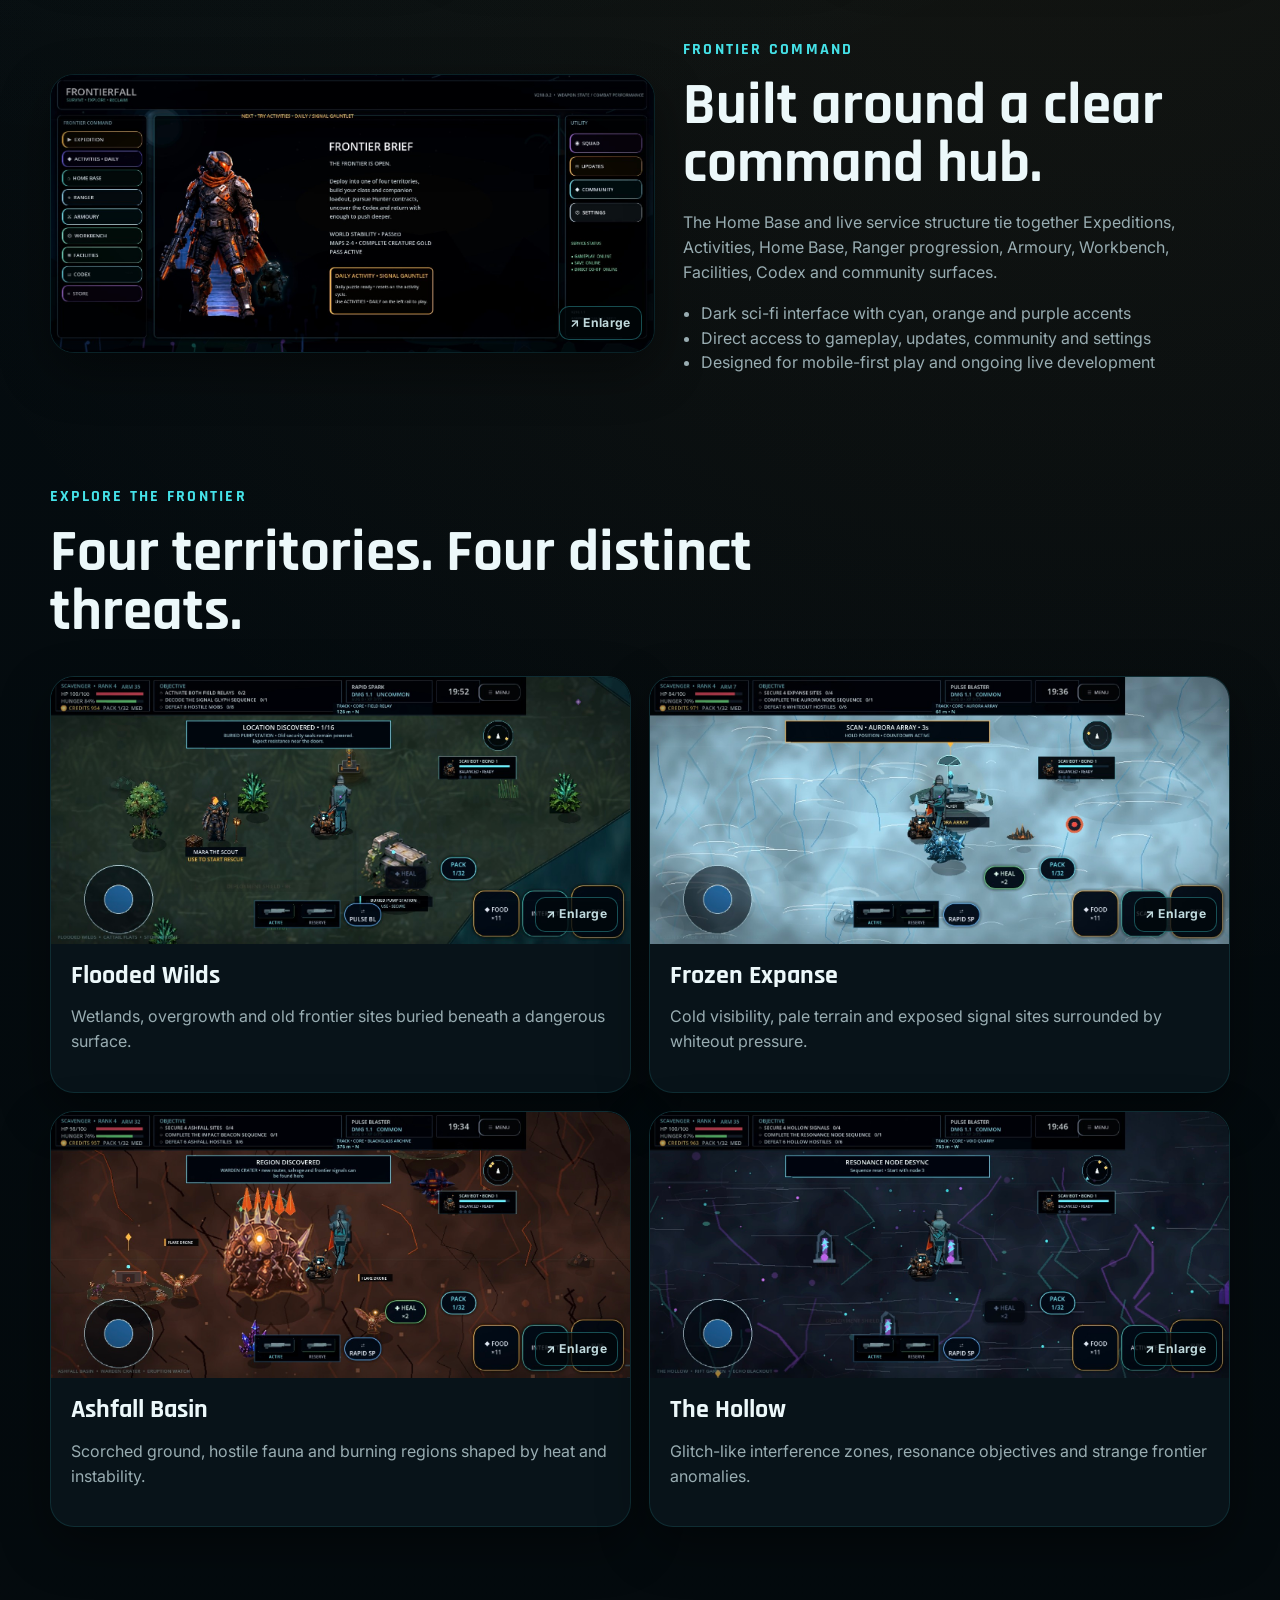
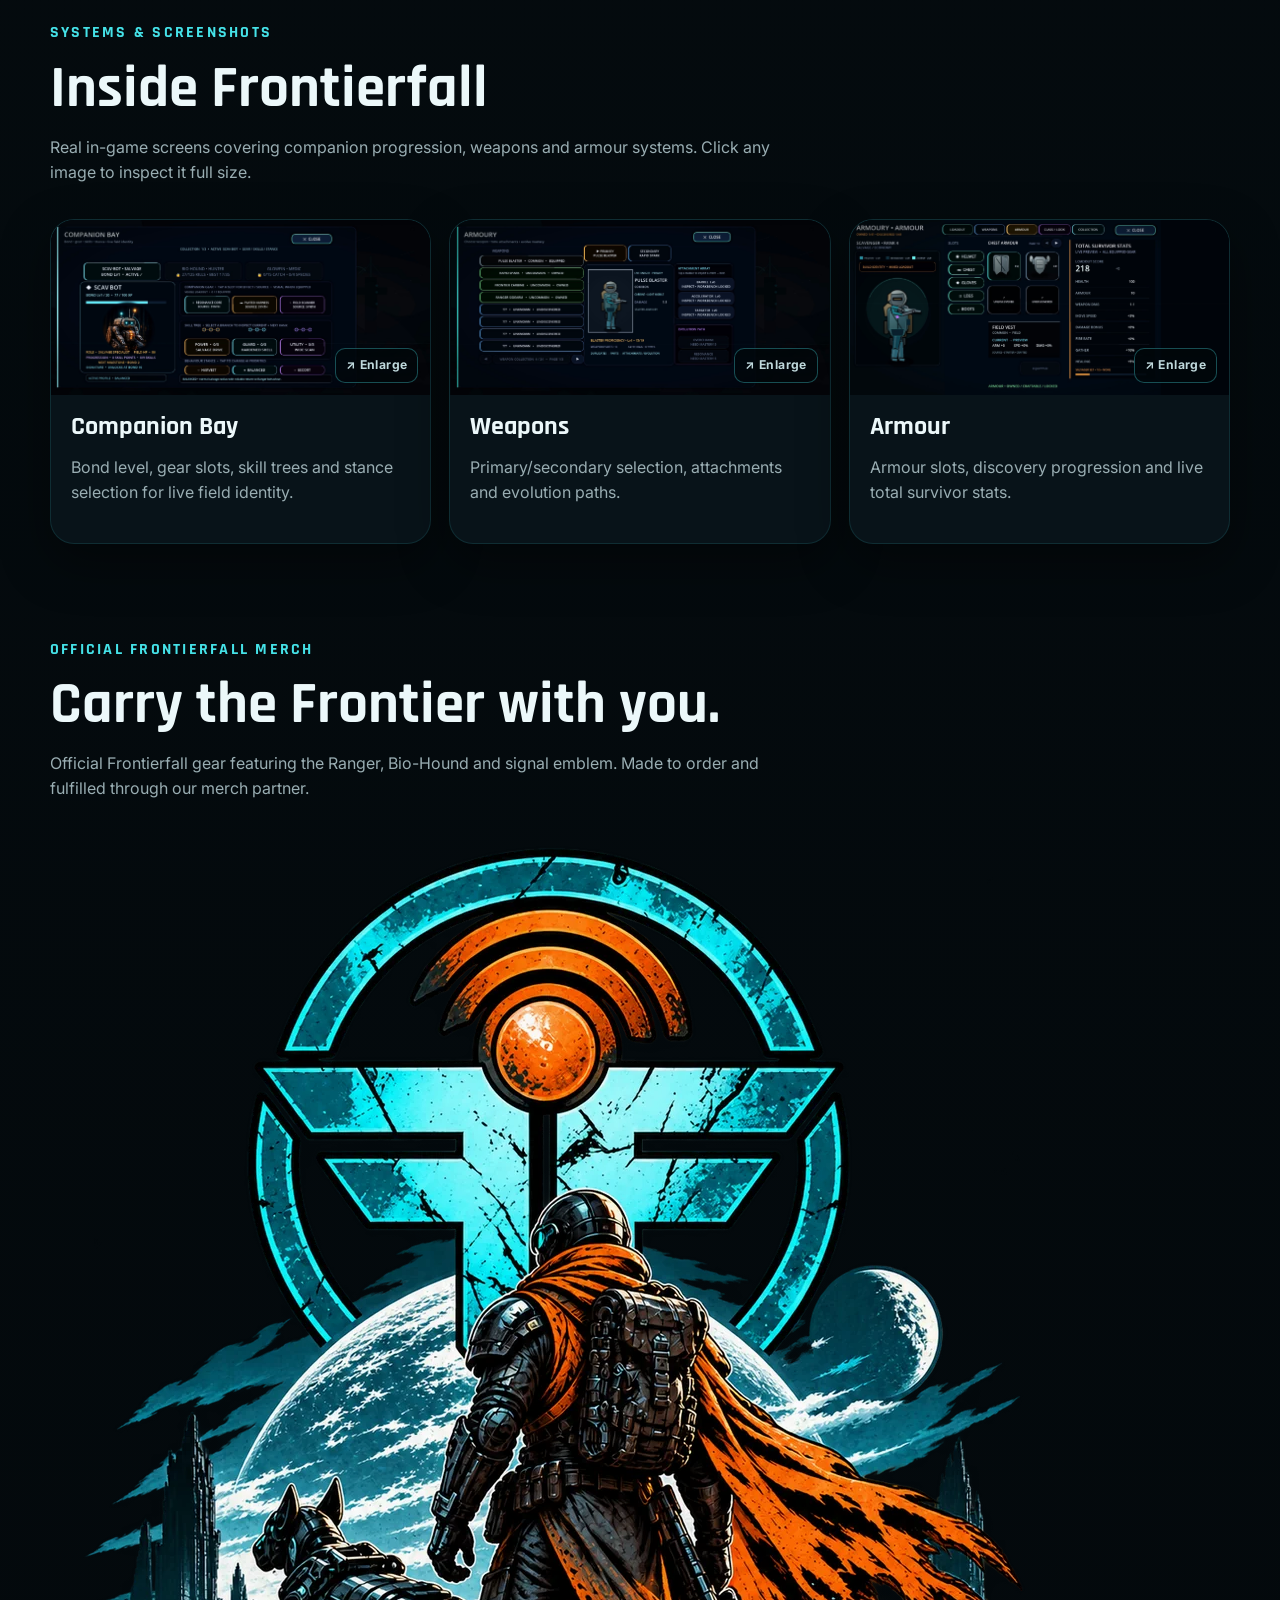
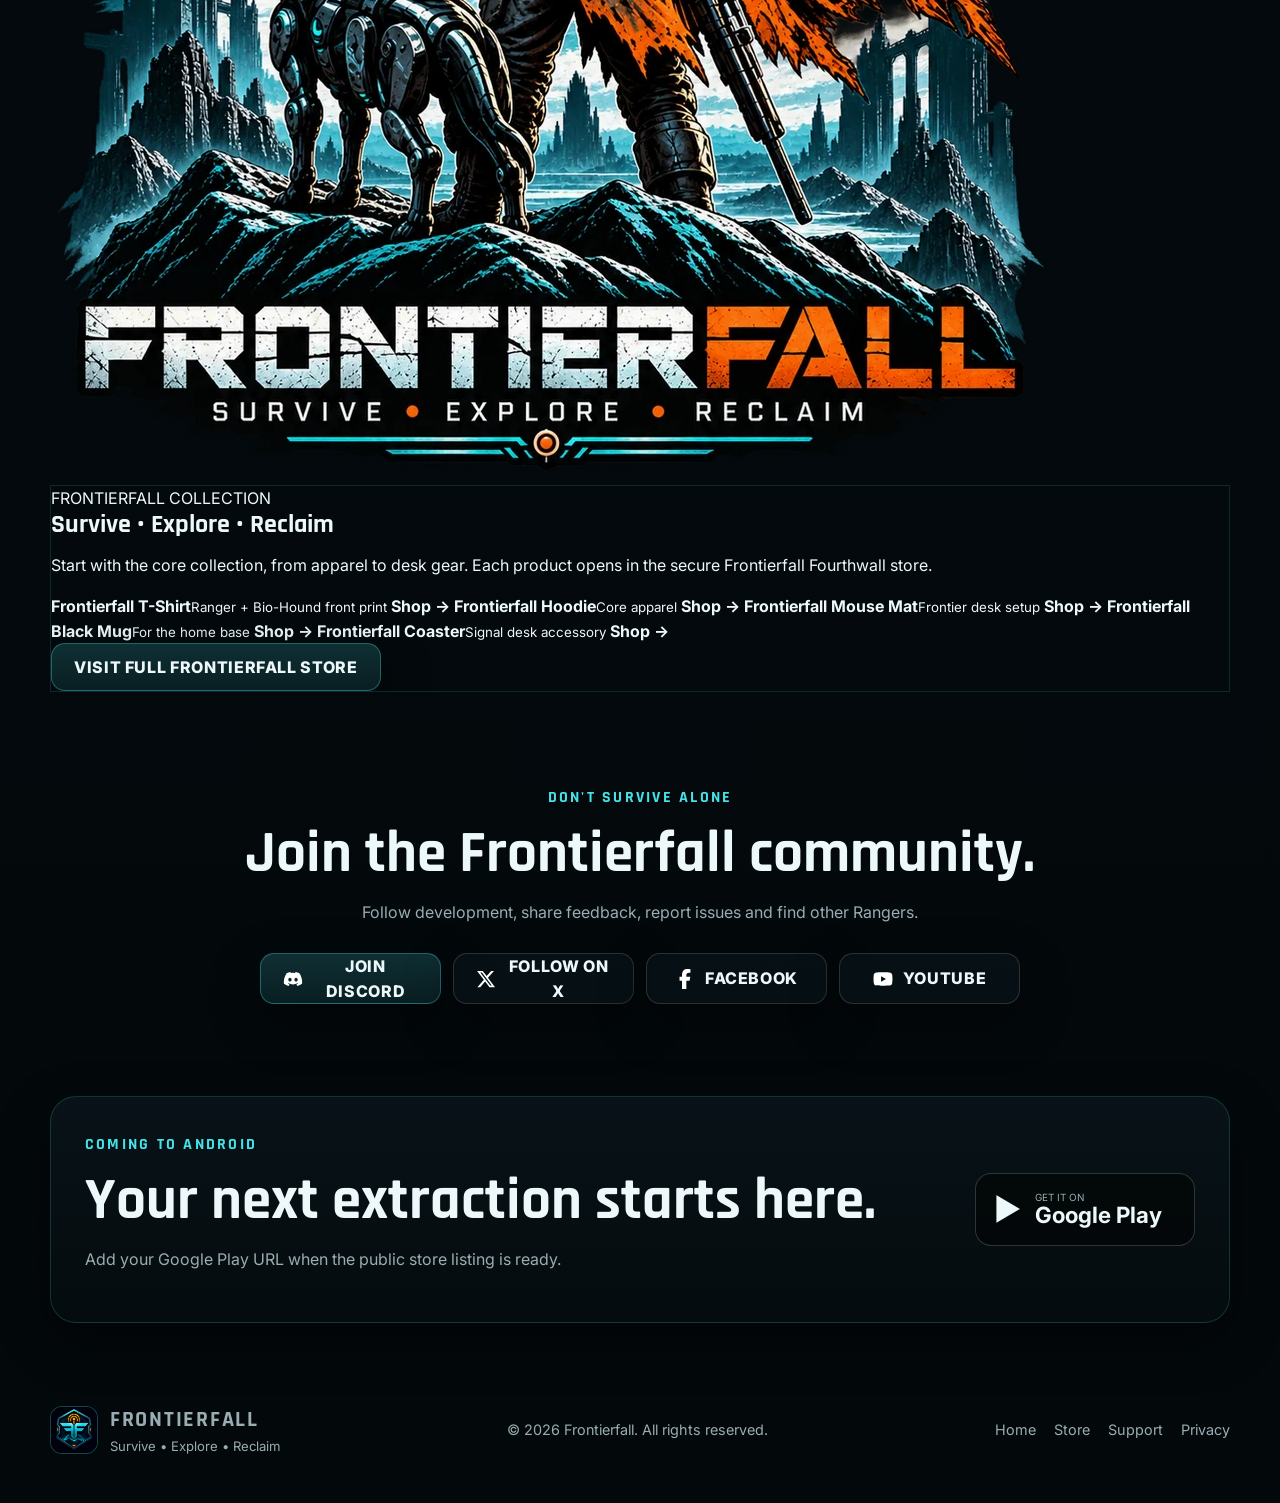
==== commit 3f7f390a: "Add files via upload" ====
--- a/index.html
+++ b/index.html
@@ -41,6 +41,7 @@
       <a href="#features">Features</a>
       <a href="#worlds">Worlds</a>
       <a href="#screens">Screenshots</a>
+      <a href="#merch">Merch</a>
       <a href="#community">Community</a>
       <a href="support.html">Support</a>
     </nav>
@@ -218,6 +219,54 @@
       </div>
     </section>
 
+
+    <section id="merch" class="section shell merch-section">
+      <div class="section-heading merch-heading">
+        <span class="eyebrow">OFFICIAL FRONTIERFALL MERCH</span>
+        <h2>Carry the Frontier with you.</h2>
+        <p>Official Frontierfall gear featuring the Ranger, Bio-Hound and signal emblem. Made to order and fulfilled through our merch partner.</p>
+      </div>
+
+      <div class="merch-feature">
+        <div class="merch-art-wrap">
+          <img src="merch-ranger-hound.webp" alt="Frontierfall Ranger and Bio-Hound merchandise artwork" class="merch-art" />
+        </div>
+
+        <div class="merch-panel">
+          <div class="merch-panel-top">
+            <span class="merch-kicker">FRONTIERFALL COLLECTION</span>
+            <h3>Survive • Explore • Reclaim</h3>
+            <p>Start with the core collection, from apparel to desk gear. Each product opens in the secure Frontierfall Fourthwall store.</p>
+          </div>
+
+          <div class="merch-products">
+            <a class="merch-product merch-product-featured" href="https://frontierfall-shop.fourthwall.com/products/frontierfall-t-shirt" target="_blank" rel="noopener noreferrer">
+              <span><strong>Frontierfall T-Shirt</strong><small>Ranger + Bio-Hound front print</small></span>
+              <b>Shop →</b>
+            </a>
+            <a class="merch-product" href="https://frontierfall-shop.fourthwall.com/products/frontierfall-hoodie" target="_blank" rel="noopener noreferrer">
+              <span><strong>Frontierfall Hoodie</strong><small>Core apparel</small></span>
+              <b>Shop →</b>
+            </a>
+            <a class="merch-product" href="https://frontierfall-shop.fourthwall.com/products/frontierfall-mouse-mat" target="_blank" rel="noopener noreferrer">
+              <span><strong>Frontierfall Mouse Mat</strong><small>Frontier desk setup</small></span>
+              <b>Shop →</b>
+            </a>
+            <a class="merch-product" href="https://frontierfall-shop.fourthwall.com/products/frontierfall-black-mug" target="_blank" rel="noopener noreferrer">
+              <span><strong>Frontierfall Black Mug</strong><small>For the home base</small></span>
+              <b>Shop →</b>
+            </a>
+            <a class="merch-product" href="https://frontierfall-shop.fourthwall.com/products/frontierfall-coaster" target="_blank" rel="noopener noreferrer">
+              <span><strong>Frontierfall Coaster</strong><small>Signal desk accessory</small></span>
+              <b>Shop →</b>
+            </a>
+          </div>
+
+          <a class="button merch-store-button" href="https://frontierfall-shop.fourthwall.com/en-gbp" target="_blank" rel="noopener noreferrer">Visit Full Frontierfall Store</a>
+        </div>
+      </div>
+    </section>
+
     <section id="community" class="community-section shell">
       <span class="eyebrow">DON'T SURVIVE ALONE</span>
       <h2>Join the Frontierfall community.</h2>
@@ -254,6 +303,7 @@
     <p>© <span id="year"></span> Frontierfall. All rights reserved.</p>
     <div class="footer-links">
       <a href="index.html">Home</a>
+      <a href="https://frontierfall-shop.fourthwall.com/en-gbp" target="_blank" rel="noopener noreferrer">Store</a>
       <a href="support.html">Support</a>
       <a href="privacy.html">Privacy</a>
     </div>
--- a/style.css
+++ b/style.css
@@ -329,3 +329,4 @@
     flex-wrap: wrap;
   }
 }
+\n\n/* Official merch */\n.merch-heading { max-width: 820px; }\n.merch-feature {\n  display: grid; grid-template-columns: minmax(320px, .9fr) minmax(0, 1.1fr);\n  gap: 28px; align-items: stretch;\n}\n.merch-art-wrap, .merch-panel {\n  border-radius: 24px; border: 1px solid rgba(69,226,232,.14);\n  background: linear-gradient(180deg, rgba(8,19,25,.96), rgba(4,10,14,.98));\n  box-shadow: var(--shadow); overflow: hidden;\n}\n.merch-art-wrap {\n  min-height: 560px; display: flex; align-items: flex-end; justify-content: center;\n  background:\n    radial-gradient(circle at 50% 30%, rgba(69,226,232,.12), transparent 42%),\n    linear-gradient(180deg, #081318, #030709);\n}\n.merch-art {\n  display: block; width: min(100%, 620px); height: auto; max-height: 700px; object-fit: contain;\n  filter: drop-shadow(0 24px 40px rgba(0,0,0,.55));\n}\n.merch-panel { padding: 30px; display: flex; flex-direction: column; }\n.merch-panel-top { margin-bottom: 20px; }\n.merch-panel-top h3 { font-size: clamp(2rem, 3vw, 3rem); margin: 7px 0 12px; }\n.merch-panel-top p { color: var(--muted); margin: 0; }\n.merch-kicker {\n  color: var(--gold); font-family: Rajdhani, sans-serif; font-weight: 700;\n  font-size: .8rem; letter-spacing: .14em;\n}\n.merch-products { display: grid; gap: 10px; margin-top: 6px; }\n.merch-product {\n  display: flex; align-items: center; justify-content: space-between; gap: 18px;\n  padding: 16px 17px; border-radius: 14px; color: var(--text);\n  border: 1px solid rgba(255,255,255,.09); background: rgba(255,255,255,.025);\n  transition: transform .16s ease, border-color .16s ease, background .16s ease;\n}\n.merch-product:hover { transform: translateX(3px); border-color: rgba(69,226,232,.42); background: rgba(69,226,232,.055); }\n.merch-product-featured { border-color: rgba(227,155,53,.34); background: rgba(227,155,53,.055); }\n.merch-product span { display: flex; flex-direction: column; gap: 3px; }\n.merch-product strong { font-family: Rajdhani, sans-serif; font-size: 1.22rem; }\n.merch-product small { color: var(--muted); }\n.merch-product b { color: var(--cyan); white-space: nowrap; font-family: Rajdhani, sans-serif; }\n.merch-product-featured b { color: var(--gold); }\n.merch-store-button { align-self: flex-start; margin-top: 22px; }\n\n@media (max-width: 980px) {\n  .merch-feature { grid-template-columns: 1fr; }\n  .merch-art-wrap { min-height: 0; }\n  .merch-art { max-height: 620px; }\n}\n\n@media (max-width: 640px) {\n  .merch-panel { padding: 22px; }\n  .merch-product { align-items: flex-start; }\n  .merch-product b { padding-top: 2px; }\n}\n
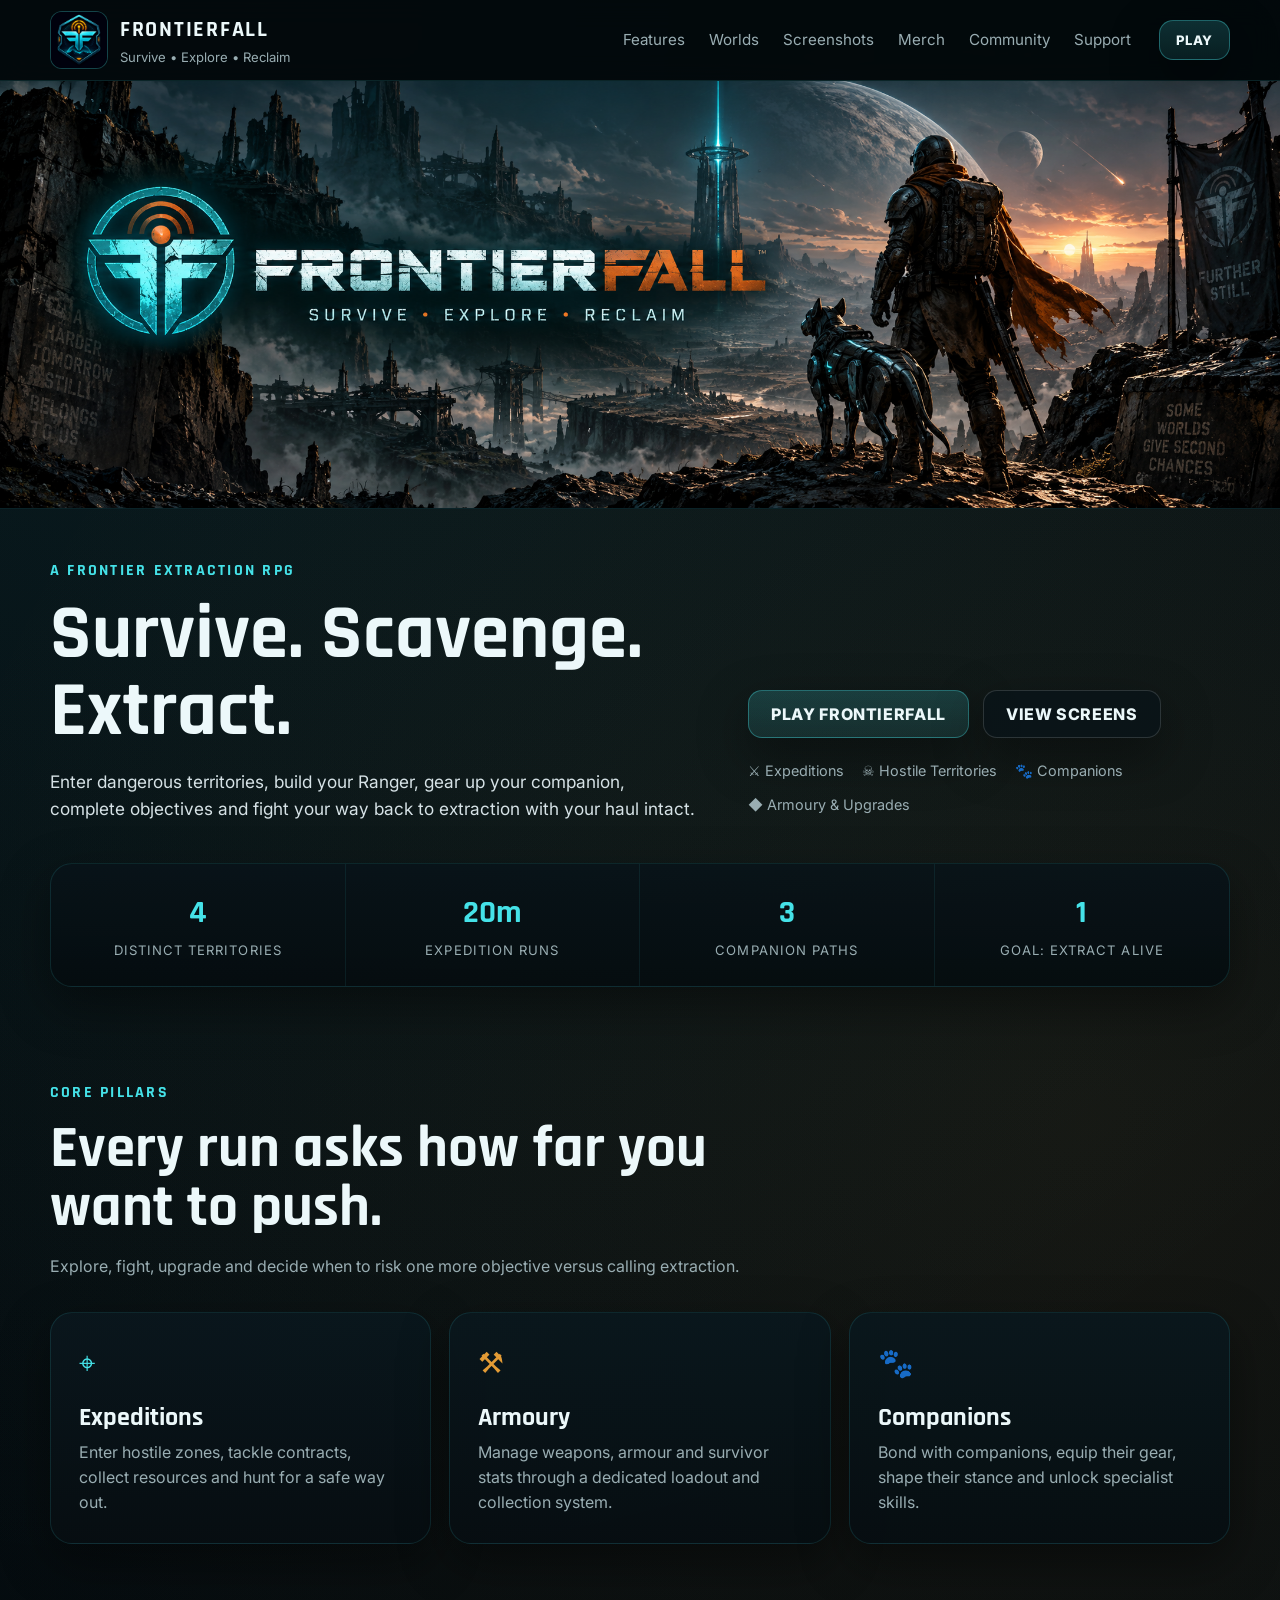
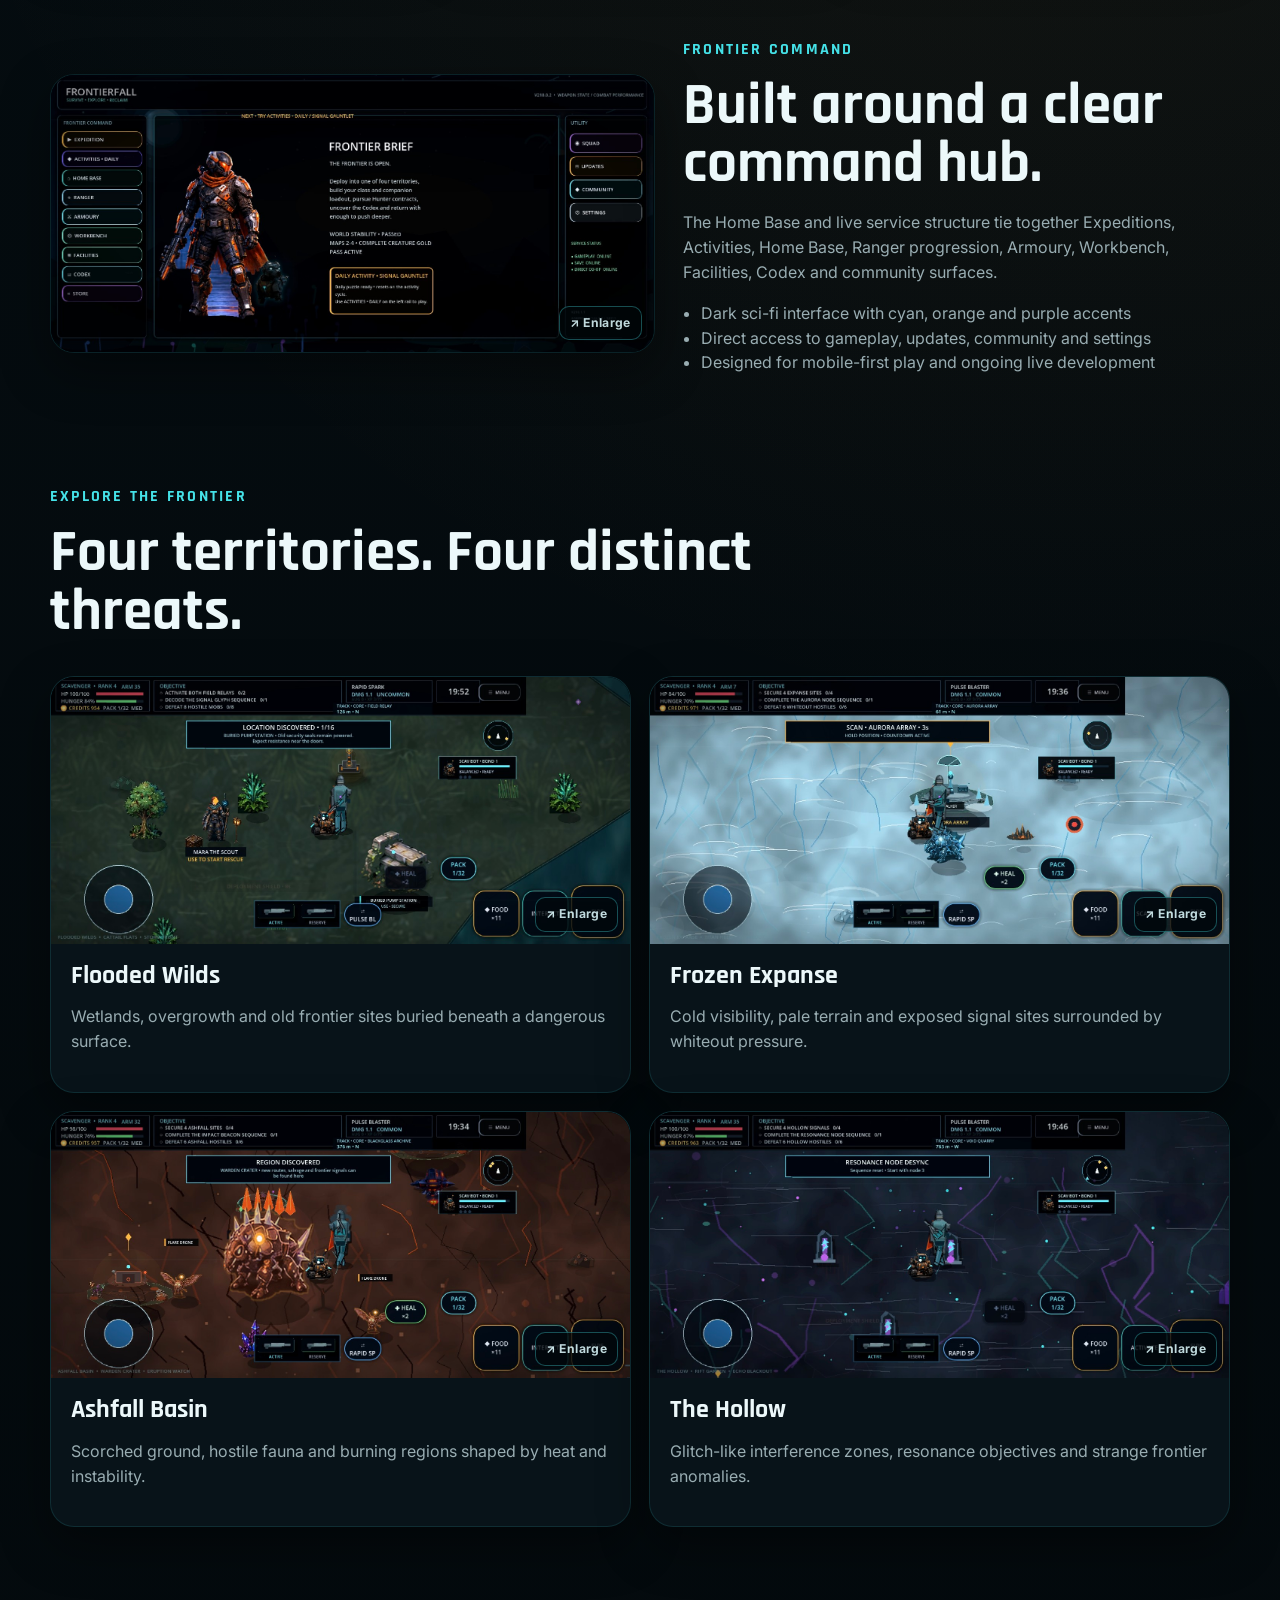
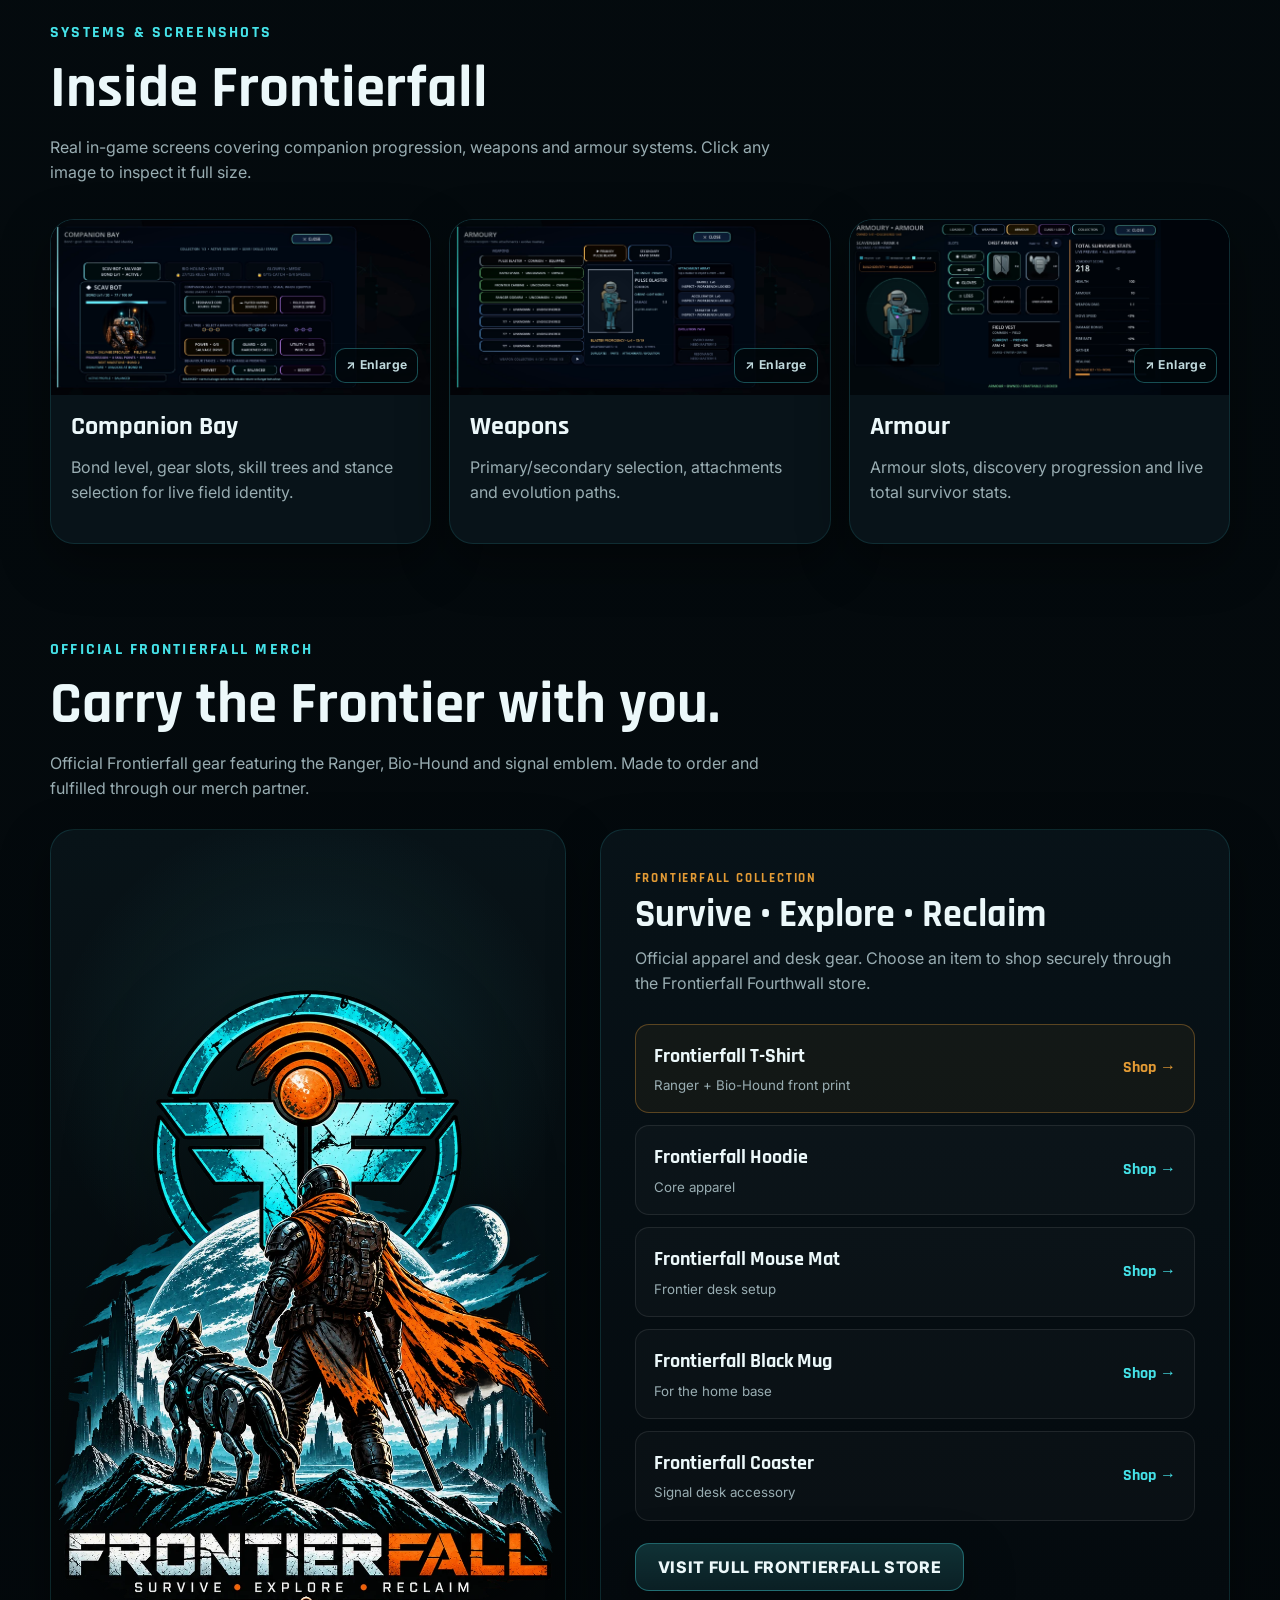
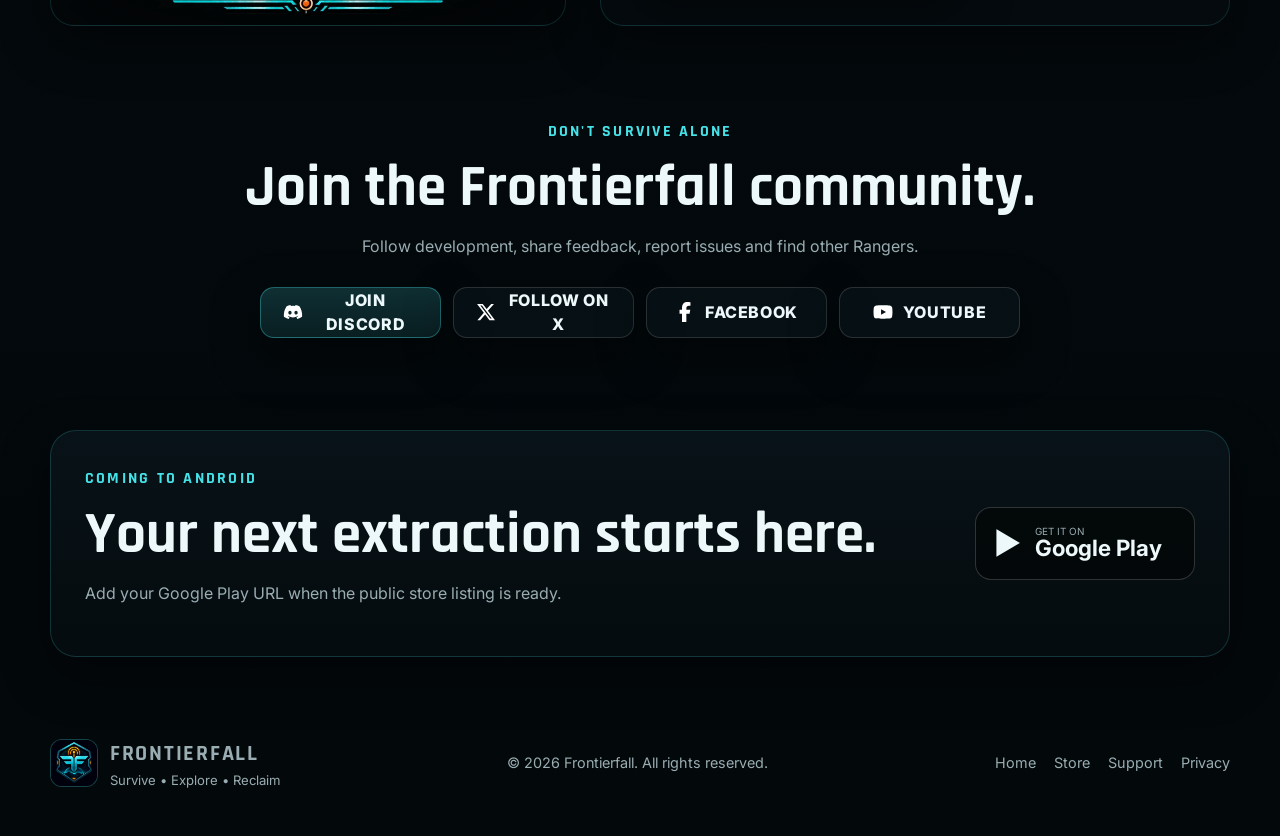
==== commit 2dd5c691: "Add files via upload" ====
--- a/index.html
+++ b/index.html
@@ -236,7 +236,7 @@
           <div class="merch-panel-top">
             <span class="merch-kicker">FRONTIERFALL COLLECTION</span>
             <h3>Survive • Explore • Reclaim</h3>
-            <p>Start with the core collection, from apparel to desk gear. Each product opens in the secure Frontierfall Fourthwall store.</p>
+            <p>Official apparel and desk gear. Choose an item to shop securely through the Frontierfall Fourthwall store.</p>
           </div>
 
           <div class="merch-products">
--- a/style.css
+++ b/style.css
@@ -329,4 +329,61 @@
     flex-wrap: wrap;
   }
 }
-\n\n/* Official merch */\n.merch-heading { max-width: 820px; }\n.merch-feature {\n  display: grid; grid-template-columns: minmax(320px, .9fr) minmax(0, 1.1fr);\n  gap: 28px; align-items: stretch;\n}\n.merch-art-wrap, .merch-panel {\n  border-radius: 24px; border: 1px solid rgba(69,226,232,.14);\n  background: linear-gradient(180deg, rgba(8,19,25,.96), rgba(4,10,14,.98));\n  box-shadow: var(--shadow); overflow: hidden;\n}\n.merch-art-wrap {\n  min-height: 560px; display: flex; align-items: flex-end; justify-content: center;\n  background:\n    radial-gradient(circle at 50% 30%, rgba(69,226,232,.12), transparent 42%),\n    linear-gradient(180deg, #081318, #030709);\n}\n.merch-art {\n  display: block; width: min(100%, 620px); height: auto; max-height: 700px; object-fit: contain;\n  filter: drop-shadow(0 24px 40px rgba(0,0,0,.55));\n}\n.merch-panel { padding: 30px; display: flex; flex-direction: column; }\n.merch-panel-top { margin-bottom: 20px; }\n.merch-panel-top h3 { font-size: clamp(2rem, 3vw, 3rem); margin: 7px 0 12px; }\n.merch-panel-top p { color: var(--muted); margin: 0; }\n.merch-kicker {\n  color: var(--gold); font-family: Rajdhani, sans-serif; font-weight: 700;\n  font-size: .8rem; letter-spacing: .14em;\n}\n.merch-products { display: grid; gap: 10px; margin-top: 6px; }\n.merch-product {\n  display: flex; align-items: center; justify-content: space-between; gap: 18px;\n  padding: 16px 17px; border-radius: 14px; color: var(--text);\n  border: 1px solid rgba(255,255,255,.09); background: rgba(255,255,255,.025);\n  transition: transform .16s ease, border-color .16s ease, background .16s ease;\n}\n.merch-product:hover { transform: translateX(3px); border-color: rgba(69,226,232,.42); background: rgba(69,226,232,.055); }\n.merch-product-featured { border-color: rgba(227,155,53,.34); background: rgba(227,155,53,.055); }\n.merch-product span { display: flex; flex-direction: column; gap: 3px; }\n.merch-product strong { font-family: Rajdhani, sans-serif; font-size: 1.22rem; }\n.merch-product small { color: var(--muted); }\n.merch-product b { color: var(--cyan); white-space: nowrap; font-family: Rajdhani, sans-serif; }\n.merch-product-featured b { color: var(--gold); }\n.merch-store-button { align-self: flex-start; margin-top: 22px; }\n\n@media (max-width: 980px) {\n  .merch-feature { grid-template-columns: 1fr; }\n  .merch-art-wrap { min-height: 0; }\n  .merch-art { max-height: 620px; }\n}\n\n@media (max-width: 640px) {\n  .merch-panel { padding: 22px; }\n  .merch-product { align-items: flex-start; }\n  .merch-product b { padding-top: 2px; }\n}\n+
+
+/* Official merch */
+.merch-heading { max-width: 760px; margin-bottom: 28px; }
+.merch-feature {
+  display: grid; grid-template-columns: minmax(320px, .9fr) minmax(0, 1.1fr);
+  gap: 34px; align-items: stretch;
+}
+.merch-art-wrap, .merch-panel {
+  border-radius: 24px; border: 1px solid rgba(69,226,232,.14);
+  background: linear-gradient(180deg, rgba(8,19,25,.96), rgba(4,10,14,.98));
+  box-shadow: var(--shadow); overflow: hidden;
+}
+.merch-art-wrap {
+  min-height: 560px; display: flex; align-items: flex-end; justify-content: center;
+  background:
+    radial-gradient(circle at 50% 30%, rgba(69,226,232,.12), transparent 42%),
+    linear-gradient(180deg, #081318, #030709);
+}
+.merch-art {
+  display: block; width: min(100%, 620px); height: auto; max-height: 700px; object-fit: contain;
+  filter: drop-shadow(0 24px 40px rgba(0,0,0,.55));
+}
+.merch-panel { padding: 34px; display: flex; flex-direction: column; justify-content: center; }
+.merch-panel-top { margin-bottom: 20px; }
+.merch-panel-top h3 { font-size: clamp(2rem, 3vw, 3rem); margin: 7px 0 12px; }
+.merch-panel-top p { color: var(--muted); margin: 0; }
+.merch-kicker {
+  color: var(--gold); font-family: Rajdhani, sans-serif; font-weight: 700;
+  font-size: .8rem; letter-spacing: .14em;
+}
+.merch-products { display: grid; gap: 12px; margin-top: 8px; }
+.merch-product {
+  display: flex; align-items: center; justify-content: space-between; gap: 18px;
+  padding: 17px 18px; border-radius: 14px; color: var(--text);
+  border: 1px solid rgba(255,255,255,.09); background: rgba(255,255,255,.025);
+  transition: transform .16s ease, border-color .16s ease, background .16s ease;
+}
+.merch-product:hover { transform: translateX(3px); border-color: rgba(69,226,232,.42); background: rgba(69,226,232,.055); }
+.merch-product-featured { border-color: rgba(227,155,53,.34); background: rgba(227,155,53,.055); }
+.merch-product span { display: flex; flex-direction: column; gap: 3px; }
+.merch-product strong { font-family: Rajdhani, sans-serif; font-size: 1.22rem; }
+.merch-product small { color: var(--muted); }
+.merch-product b { color: var(--cyan); white-space: nowrap; font-family: Rajdhani, sans-serif; }
+.merch-product-featured b { color: var(--gold); }
+.merch-store-button { align-self: flex-start; margin-top: 22px; }
+
+@media (max-width: 980px) {
+  .merch-feature { grid-template-columns: 1fr; }
+  .merch-art-wrap { min-height: 0; }
+  .merch-art { max-height: 620px; }
+}
+
+@media (max-width: 640px) {
+  .merch-panel { padding: 22px; }
+  .merch-product { align-items: flex-start; }
+  .merch-product b { padding-top: 2px; }
+}
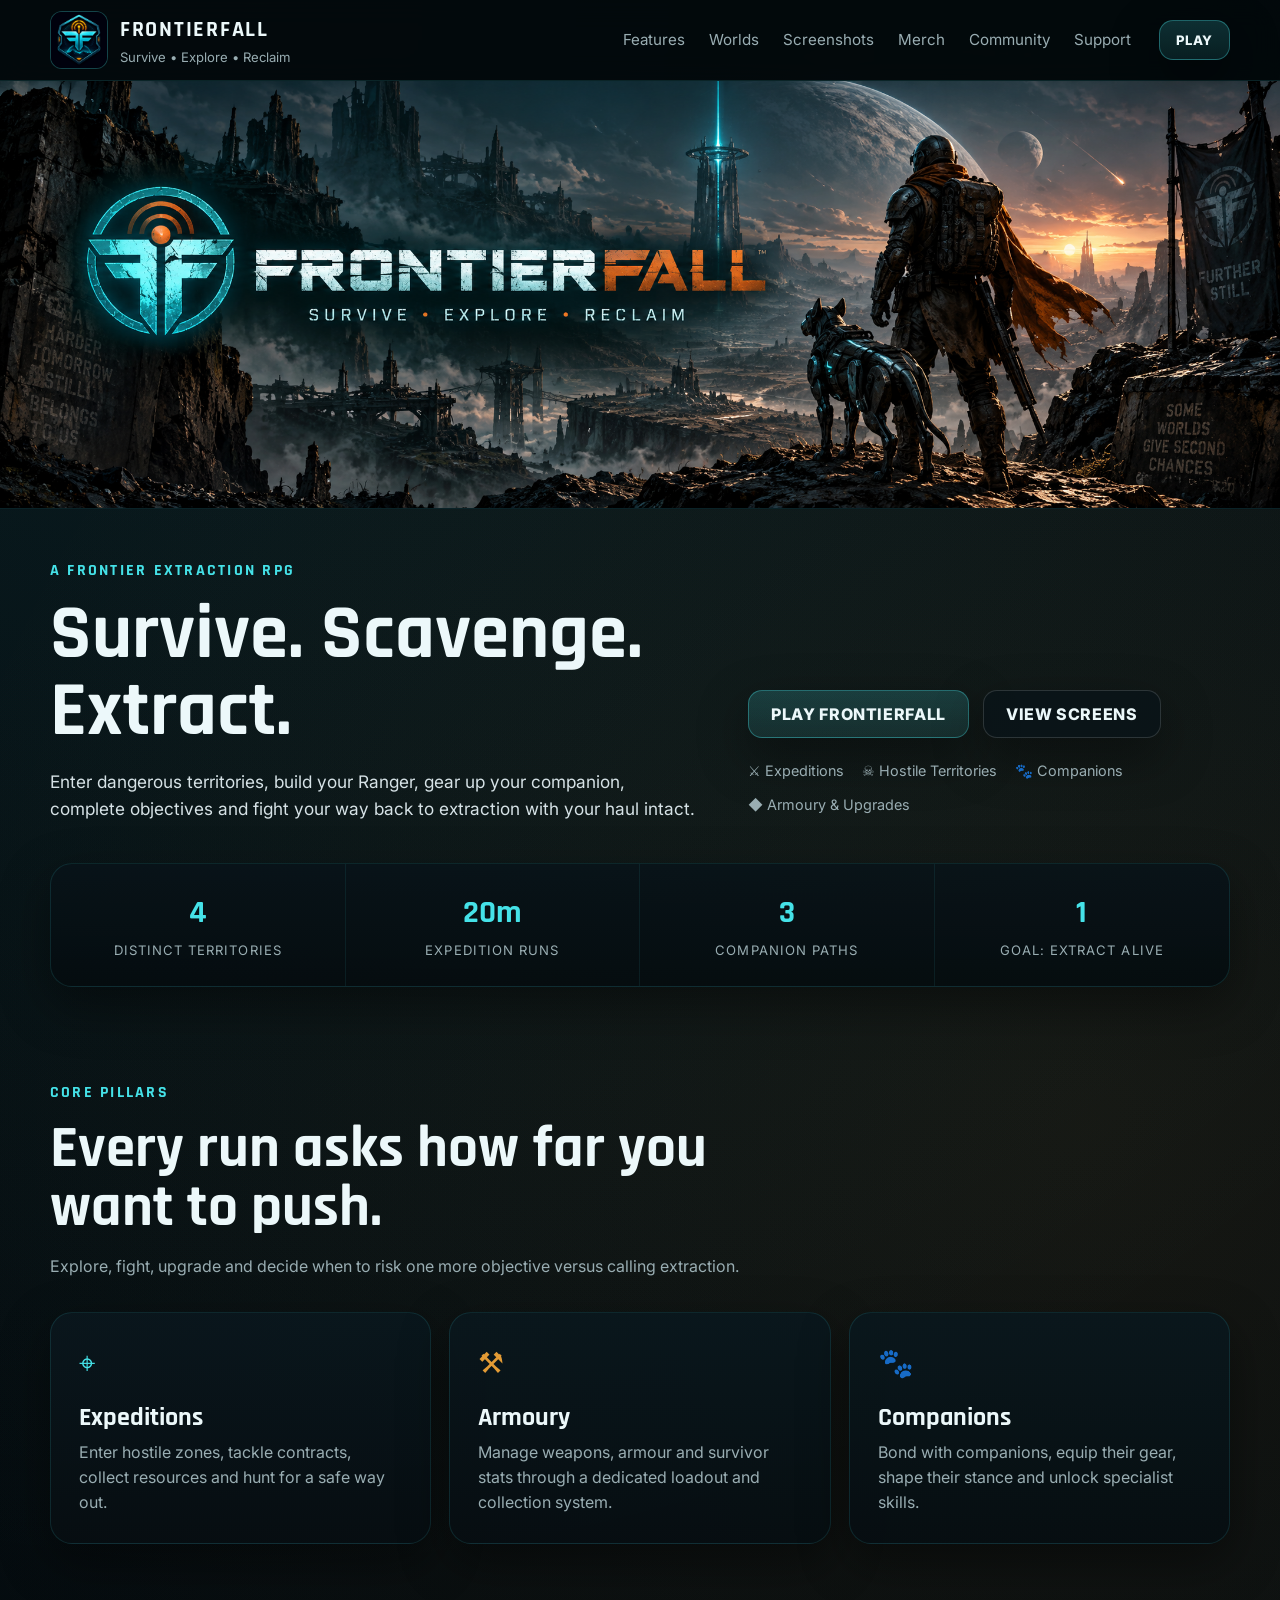
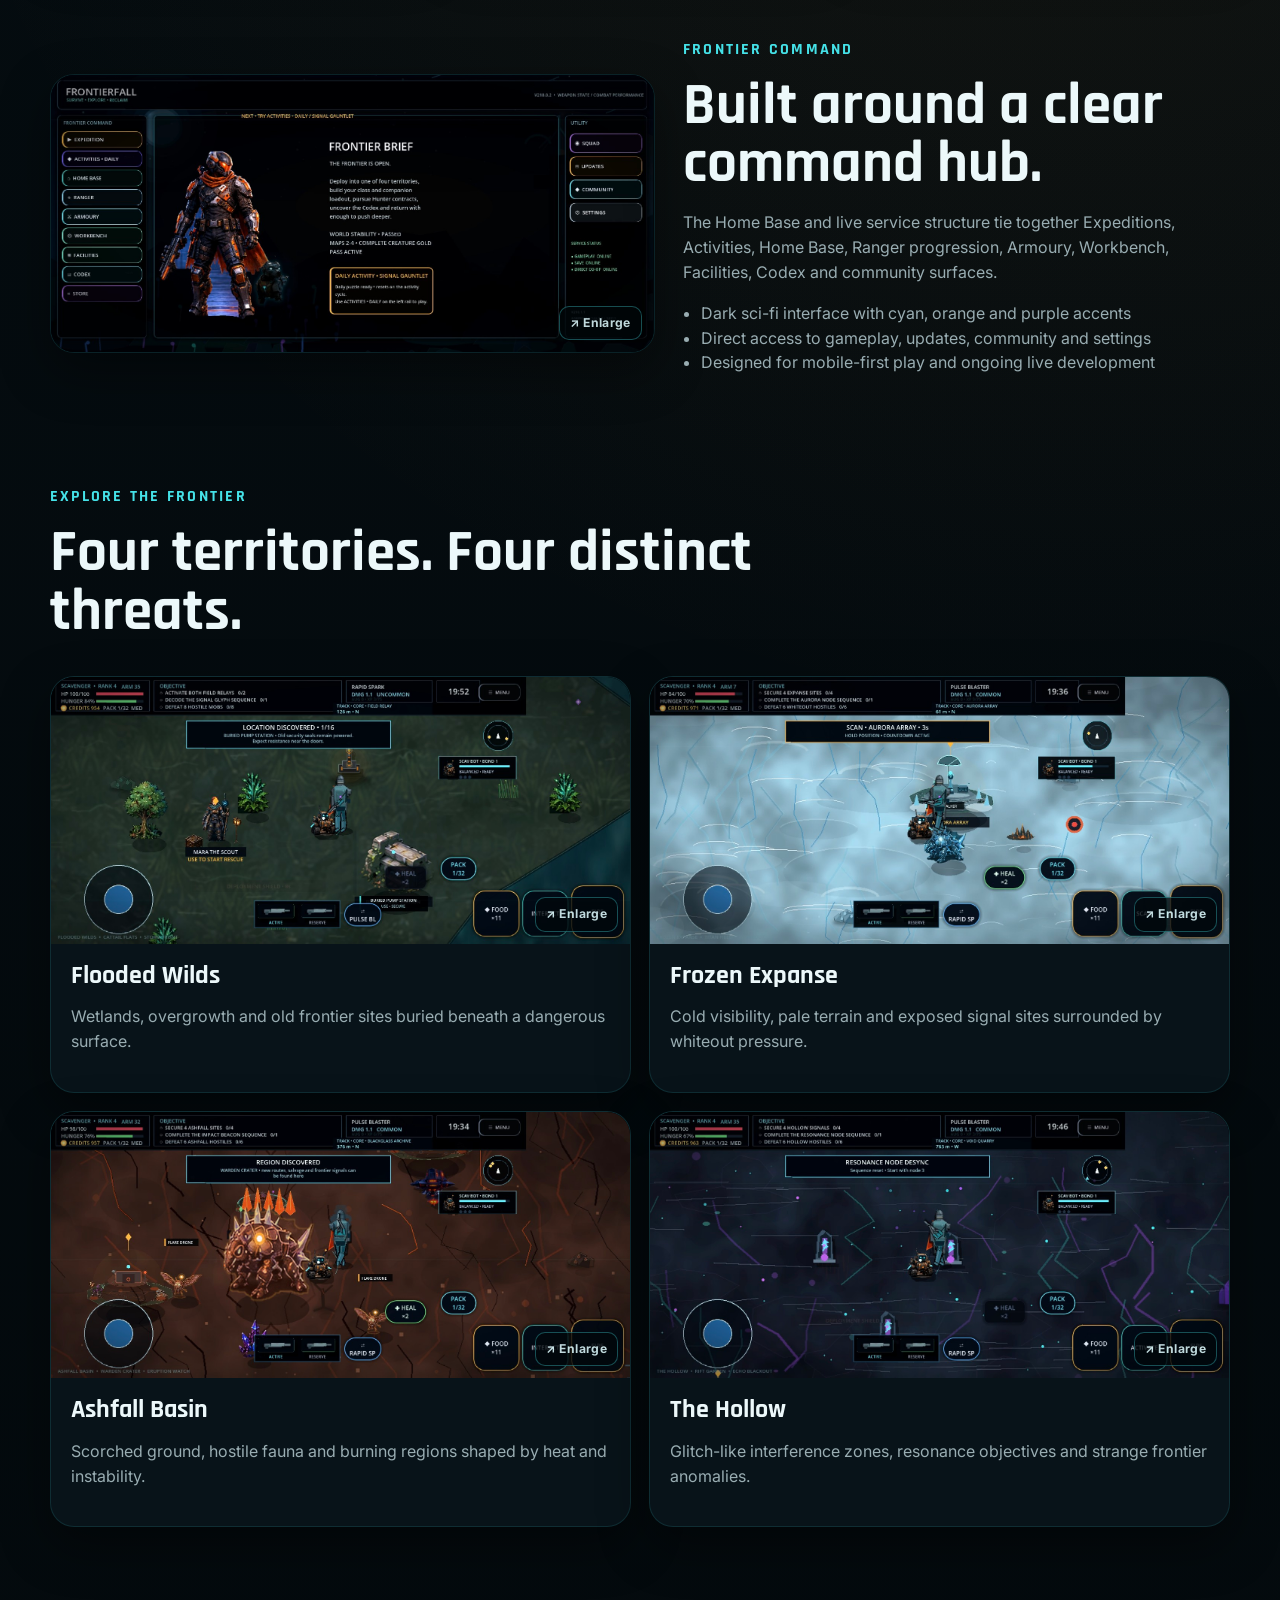
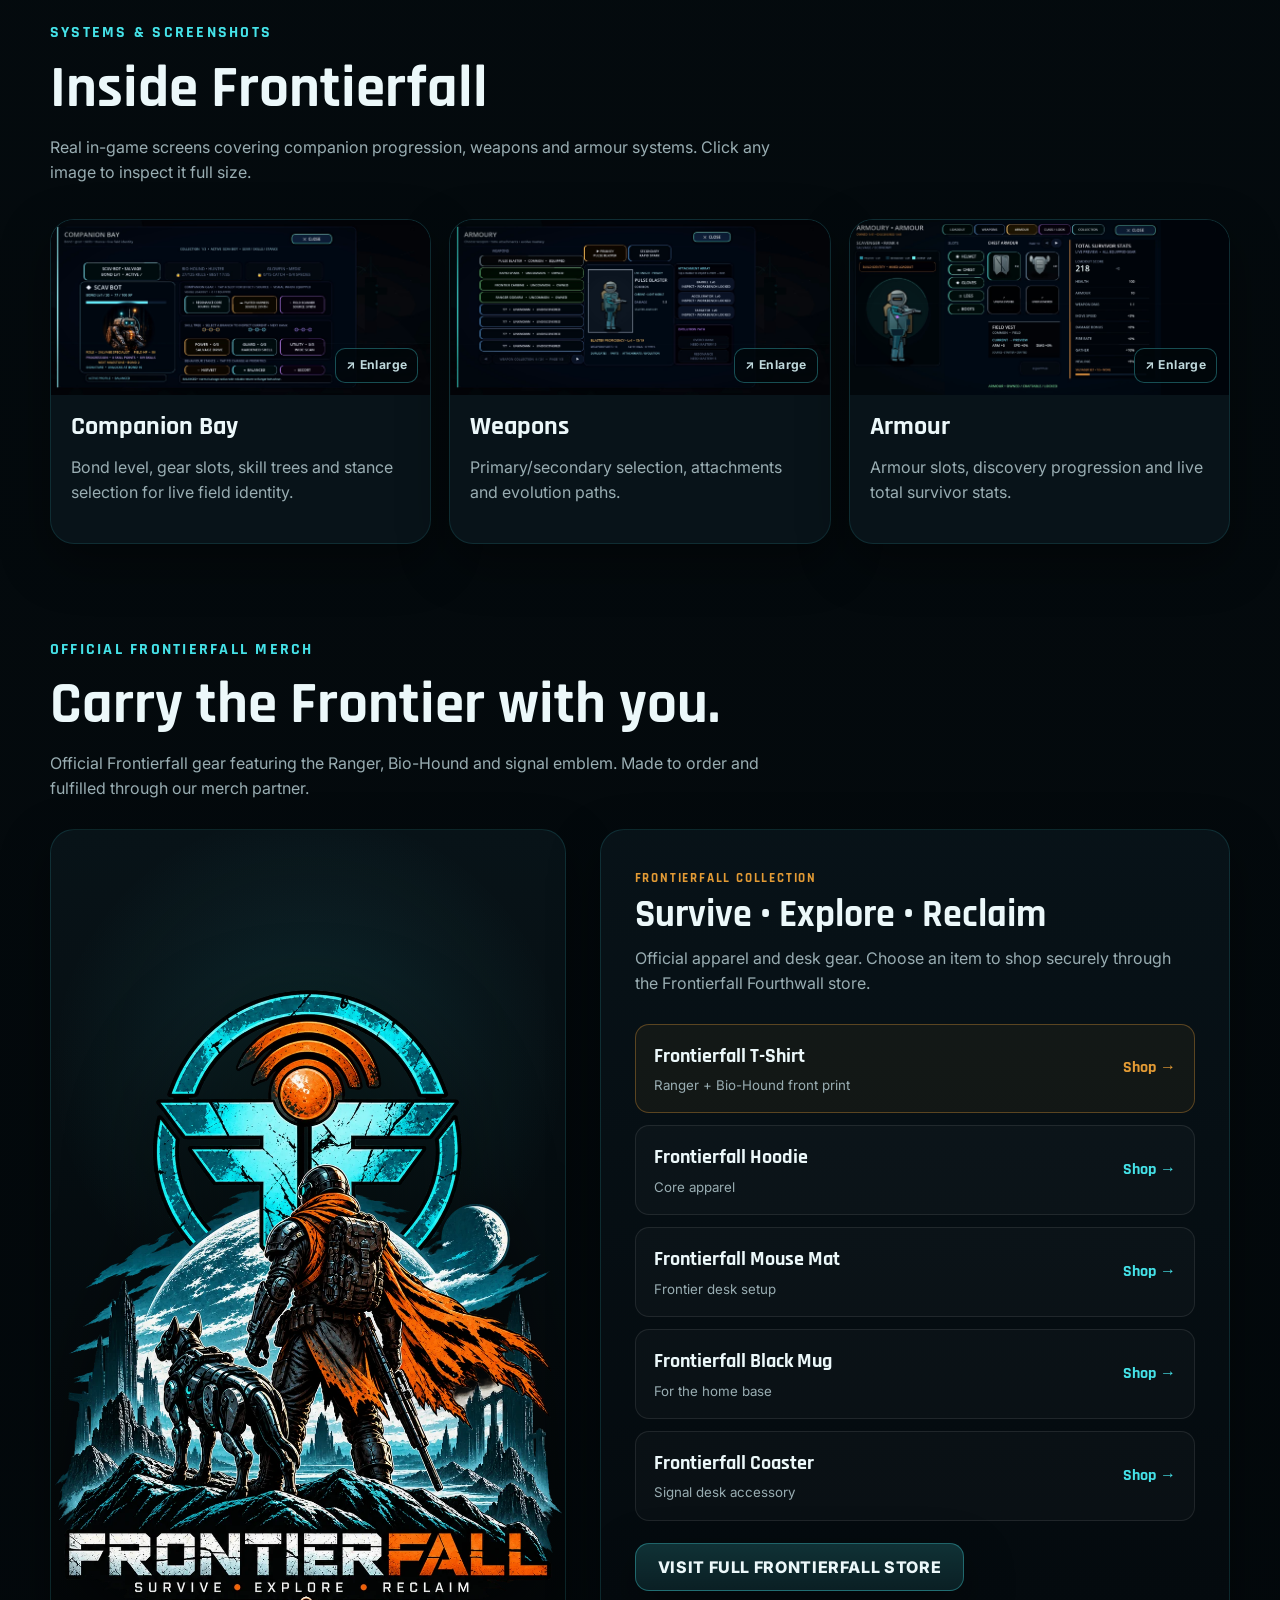
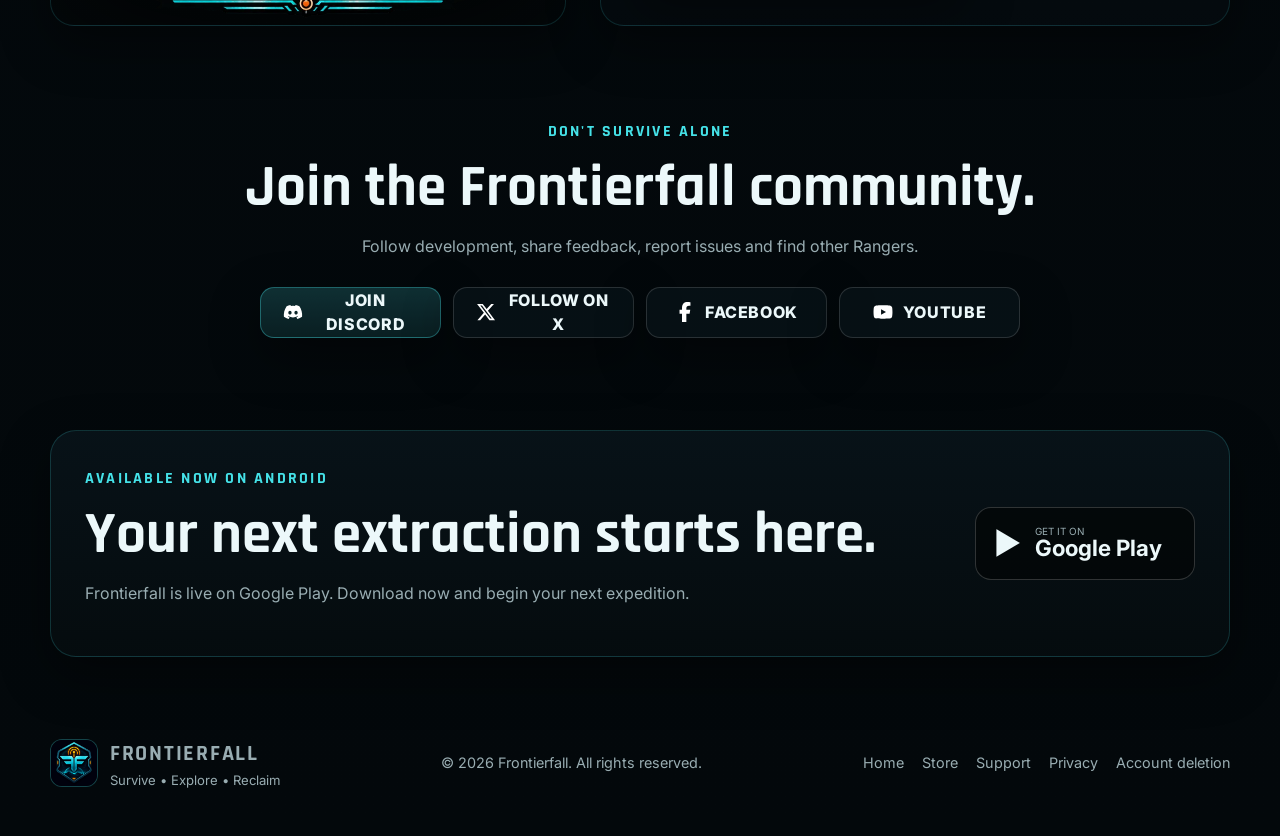
==== commit 99d98ee3: "Add files via upload" ====
--- a/index.html
+++ b/index.html
@@ -45,7 +45,7 @@
       <a href="#community">Community</a>
       <a href="support.html">Support</a>
     </nav>
-    <a class="button button-small" href="#play">Play</a>
+    <a class="button button-small" href="https://play.google.com/store/apps/details?id=com.ironsignalgames.frontierfall">Play</a>
   </header>
 
   <main id="top">
@@ -64,7 +64,7 @@
       </div>
       <div class="hero-intro-actions">
         <div class="hero-actions">
-          <a class="button" href="#play">Play Frontierfall</a>
+          <a class="button" href="https://play.google.com/store/apps/details?id=com.ironsignalgames.frontierfall">Play Frontierfall</a>
           <a class="button button-secondary" href="#screens">View Screens</a>
         </div>
         <div class="hero-meta">
@@ -281,11 +281,11 @@
 
     <section id="play" class="play-section shell">
       <div>
-        <span class="eyebrow">COMING TO ANDROID</span>
+        <span class="eyebrow">AVAILABLE NOW ON ANDROID</span>
         <h2>Your next extraction starts here.</h2>
-        <p>Add your Google Play URL when the public store listing is ready.</p>
-      </div>
-      <a class="play-store" href="#" id="play-link">
+        <p>Frontierfall is live on Google Play. Download it and begin your next expedition.</p>
+      </div>
+      <a class="play-store" href="https://play.google.com/store/apps/details?id=com.ironsignalgames.frontierfall" id="play-link">
         <span class="triangle">▶</span>
         <span><small>GET IT ON</small><strong>Google Play</strong></span>
       </a>
@@ -306,6 +306,7 @@
       <a href="https://frontierfall-shop.fourthwall.com/en-gbp" target="_blank" rel="noopener noreferrer">Store</a>
       <a href="support.html">Support</a>
       <a href="privacy.html">Privacy</a>
+      <a href="account-deletion.html">Account deletion</a>
     </div>
   </footer>
 
@@ -317,6 +318,6 @@
     </figure>
   </div>
 
-  <script src="script.js"></script>
+  <script src="script.js?v=20261030-launch3"></script>
 </body>
 </html>
